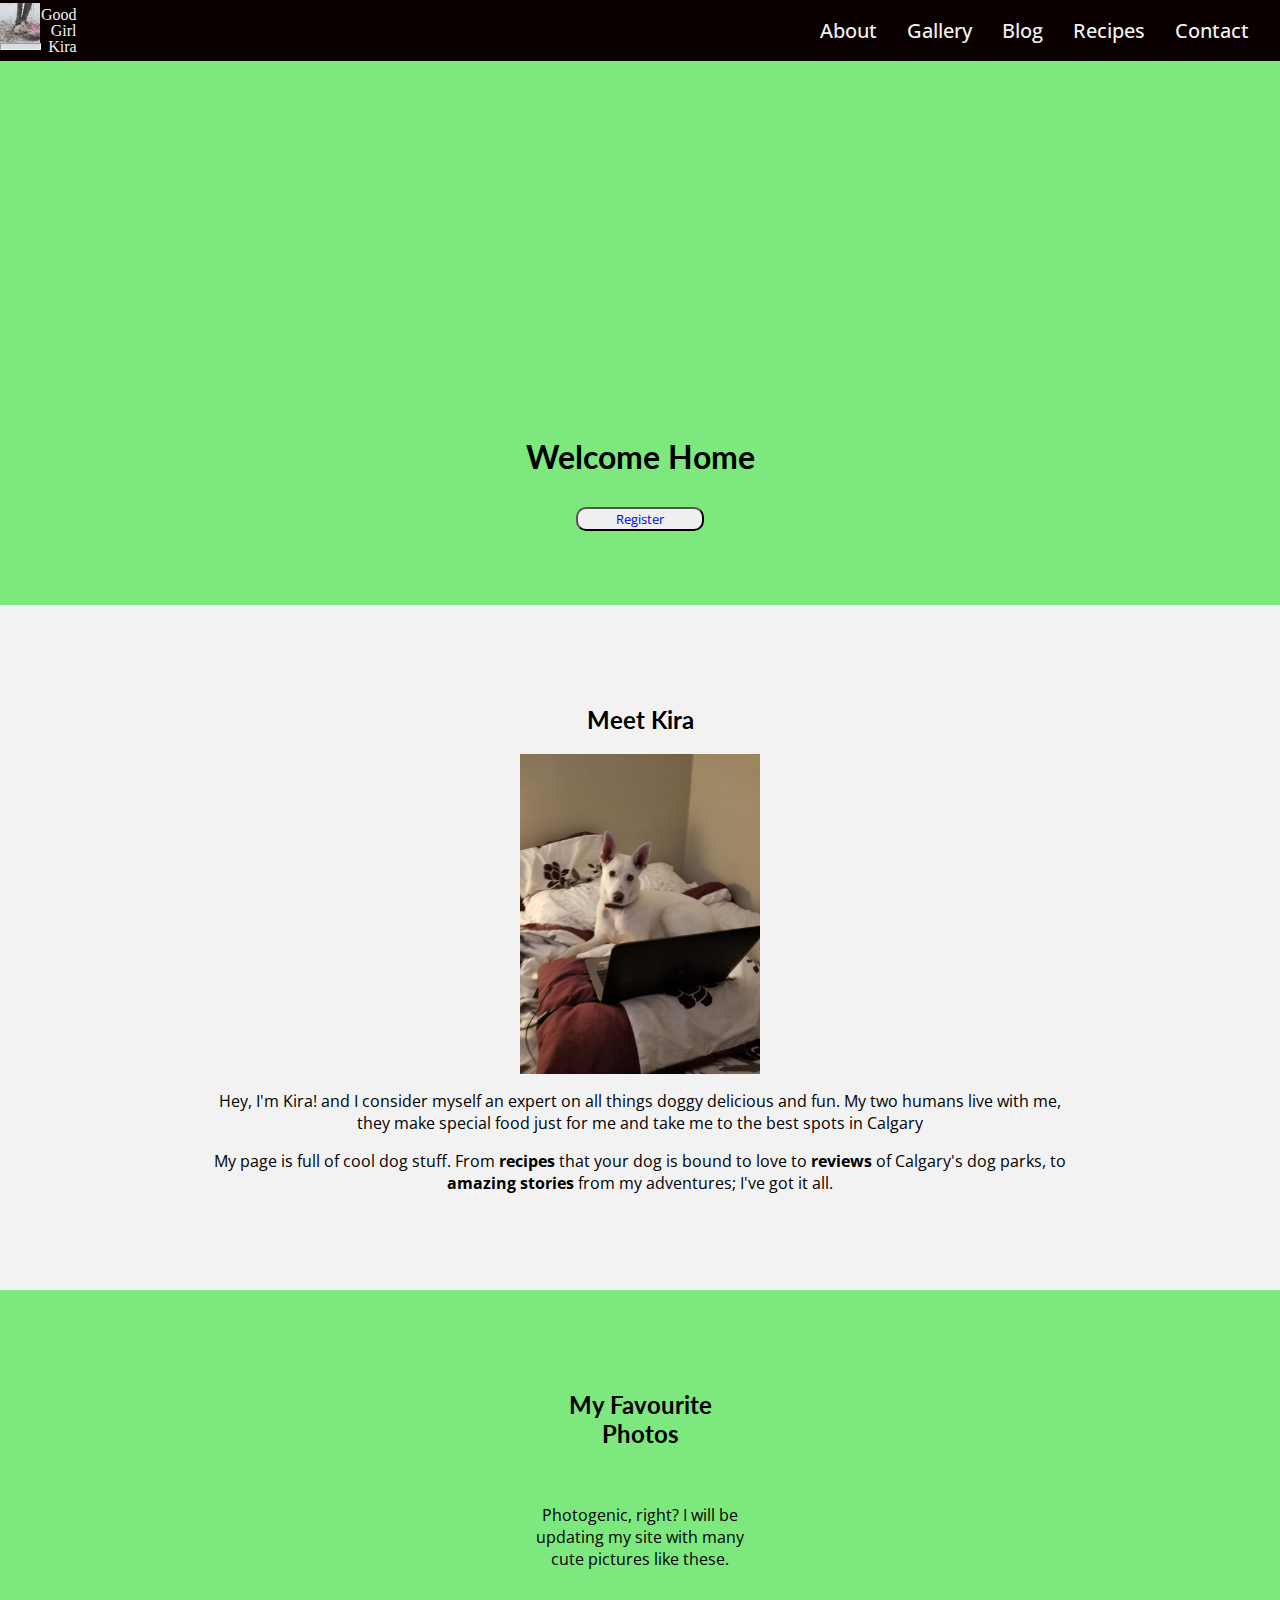
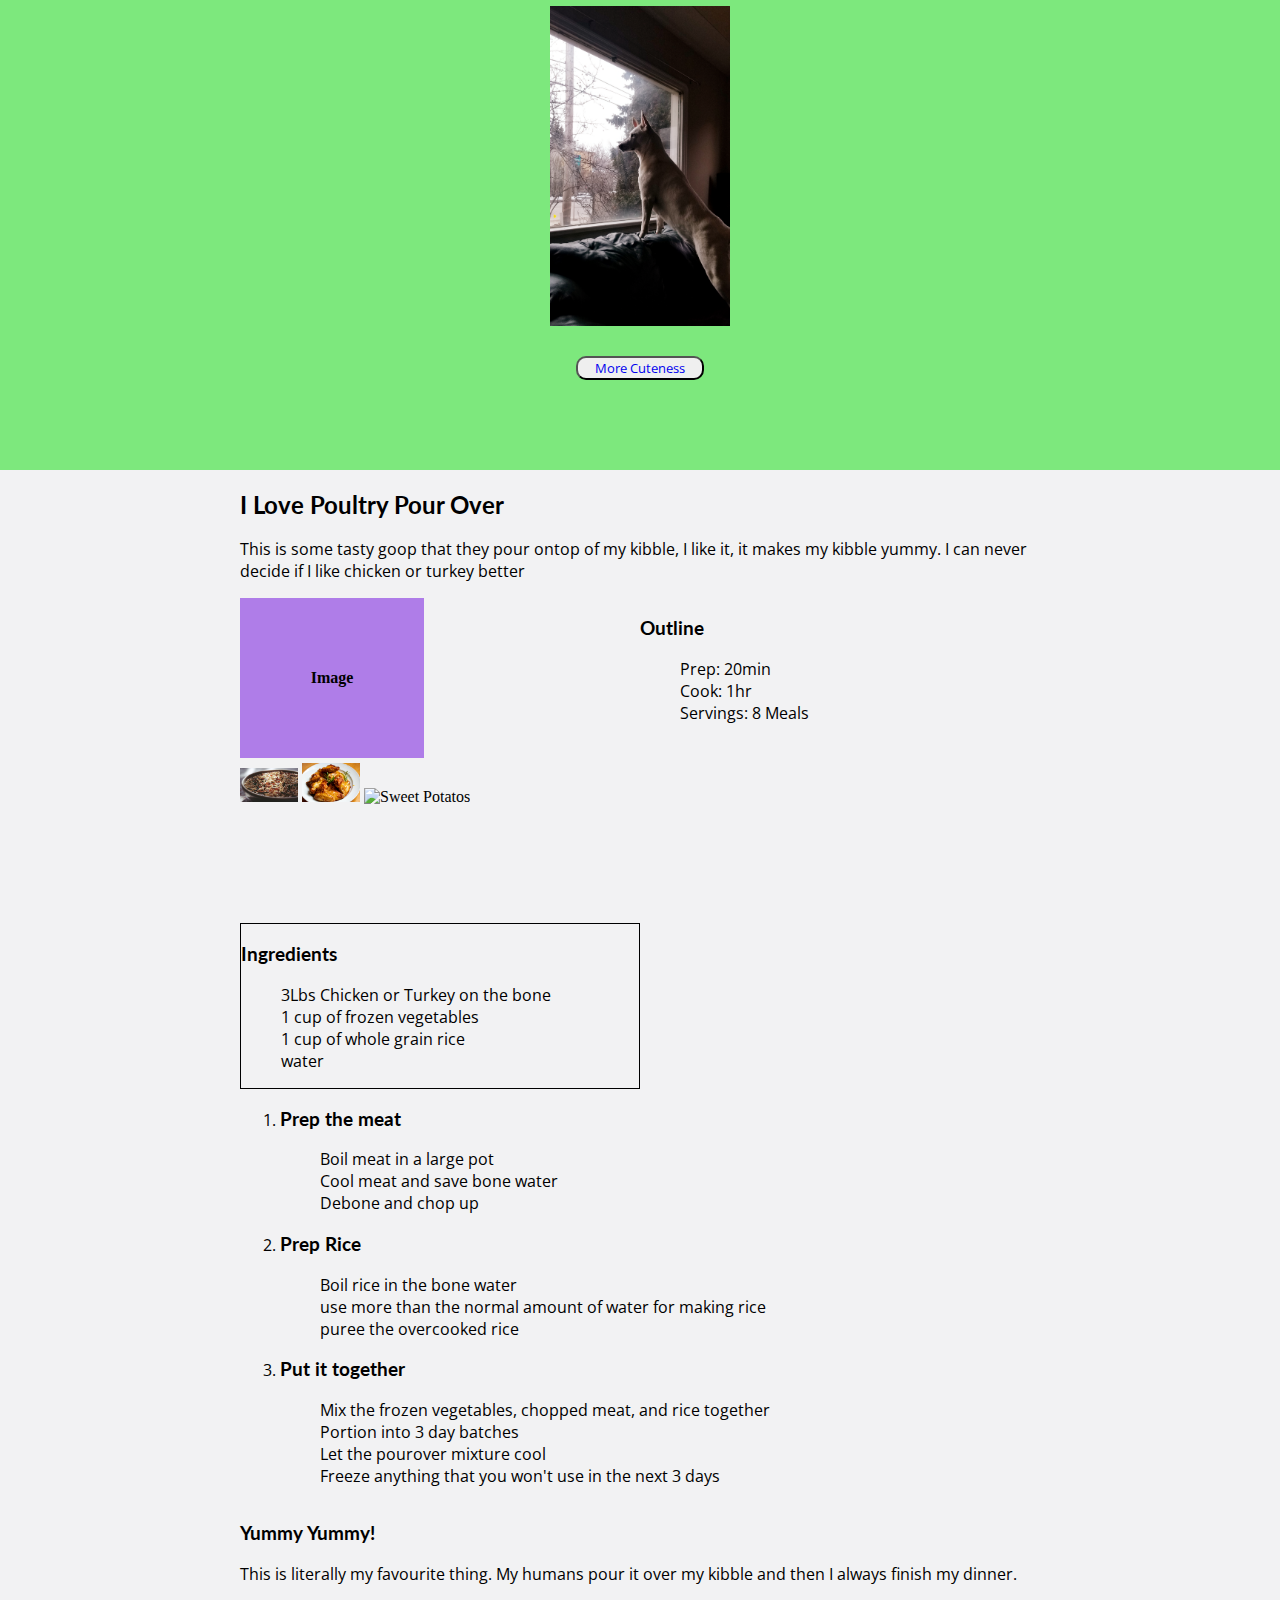
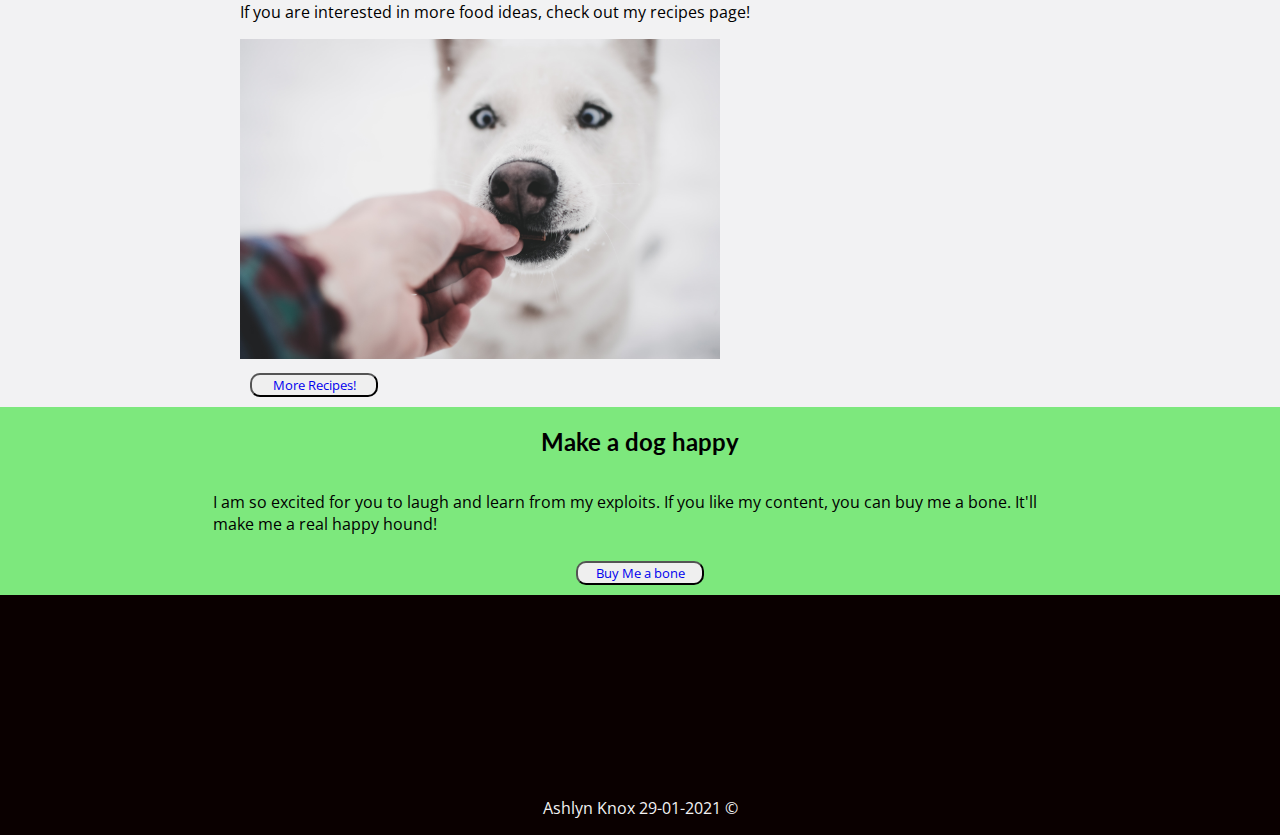
==== index.html @ 650be77c "Repaired layout" ====
<!DOCTYPE html>
<html lang="en">
        <head>
                <meta charset="UTF-8">
                <meta name="viewport" content="width=device-width, initial-scale=1.0">
                <title>Good Girl Kira</title>
                <link rel="preload" href="style.css" as="style">
                <link rel="stylesheet" href="style.css">

                <!--Fonts-->
                <link rel="preconnect" href="https://fonts.gstatic.com">
<link href="https://fonts.googleapis.com/css2?family=Lato:wght@400;700&family=Open+Sans:ital,wght@0,300;0,400;0,600;1,700&display=swap" rel="stylesheet"> 
        </head>
        <body>
                <!--navigation-->
                <div class="top-bar">
                        <div class="site-logo">                                
                                <img src="assets/images/tree-kira-3.jpg" class="logo" alt="kira infront of a tree">
                                <span>Good</span>
                                <span>Girl</span>
                                <span>Kira</span>
                                <hr class="block">
                        </div>
                        <!--TODO: These links will be visible on desktop and within the menu on mobile-->
                        <nav class="container-nav">
                                <!--Set up this icon after everthing already feels good-->
                           <!--     <input type="checkbox" id="nav-checkbox" name="menu">-->
                                <!--<label for="nav-icon"><i class="fas fa-bars" id="nav-icon"></i></label>-->
                                <!--site nav links-->
                                <ul class="nav-links">
                                        <li><a href="#">About</a></li>
                                        <li><a href="gallery.html">Gallery</a></li>
                                        <li><a href="#">Blog</a></li>
                                        <li><a href="#">Recipes</a></li>
                                        <li><a href="https://github.com/ashlyn-knox">Contact</a></li>
                                </ul>
                                <!--login icon-->
                                <a href="#"><i clas="fas fa-dog"></i></a>
                        </nav>
                </div>
                <!--desktop header will be a video of dogs playing, mobile version will use a static image.-->
                <!--TODO: Add video and configure framerate-->
                <header class="page-header">
                        <h1>Welcome Home</h1>
                        <button><a href="#">Register</a></button>
                </header>
                <!--CSS Section naming conventions needs to be adjusted-->
                <main>
                        <!--About-->
                        <section class="container-grid-about">
                                <h2>Meet Kira</h2>
                                <img src="assets/images/computer-kira-4.jpg" class="" alt="Kira sitting behind a laptop">
                                <div>
                                <p>Hey, I'm Kira! and I consider myself an expert on all things doggy delicious and fun. My two humans live with me, they make special food just for me and take me to the best spots in Calgary</p>
                                <p>My page is full of cool dog stuff. From <strong>recipes</strong> that your dog is bound to love to <strong>reviews</strong> of Calgary's dog parks, to <strong>amazing stories</strong> from my adventures; I've got it all.</p>
                                </div>
                                <!--Create a hierarchy of breadcrumbs to lead the user down the site, have one of those here-->
                        </section>

                        <!--Gallery Teaser-->
                                <!--To be replaced with by a blog update space-->
                                <section class="container-grid-photo">
                                        <h2>My Favourite Photos</h2>
                                        <p>Photogenic, right? I will be updating my site with many cute pictures like these.</p>
                                        <img src="assets/images/grass-happy-kira-3.jpg" alt="">
                                        <img src="assets/images/ears-kira.jpg" class="tall-rect-image" alt="">
                                        <img src="assets/images/watchdog-kira-1.jpg" class="tall-rect-image" alt="">


                                        <div>
                                        <button><a href="gallery.html">More Cuteness</a></button>
                                        </div>
                                </section>

                        <!--Recipe TODO: RECONSIDER MAIN HIERARCHY-->
                        <section>
                        <article class="container-grid-recipe">
                                <div>
                                        <h2>I Love Poultry Pour Over</h2>
                                        <p>This is some tasty goop that they pour ontop of my kibble, I like it, it makes my kibble yummy. I can never decide if I like chicken or turkey better</p>
                                </div>
                                <div class="recipe-images">
                                        <div class="image-placeholder">Image</div>
                                        <div>
                                                <!--these images are slowing down the page really badly: I think it has to do with the resolution and quality-->
                                                <img src="assets/images/rice.jpg" class="thumbnail" alt="Uncooked Rice">
                                                <img src="assets/images/chicken.jpg" class="thumbnail"alt="Coked Chicken">
                                                <img src="assets/images/sweet-potatos.jpg" class="thumbnail" alt="Sweet Potatos">
                                        </div>
                                </div>
                                <aside>
                                        <h3>Outline</h3>
                                        <ul>
                                                <li>Prep: 20min</li>
                                                <li>Cook: 1hr</li>
                                                <li>Servings: 8 Meals</li>
                                        </ul>
                                </aside>
 
                                <!--instruction steps-->
                                <div>
                                        <h3>Ingredients</h3>
                                        <ul>
                                                <li>3Lbs Chicken or Turkey on the bone</li>
                                                <li>1 cup of frozen vegetables</li>
                                                <li>1 cup of whole grain rice</li>
                                                <li>water</li>
                                        </ul>
                                </div>
                                <div>
                               <ol>
                                        <li><h3>Prep the meat</h3>
                                                <ul>
                                                        <li>Boil meat in a large pot</li>
                                                        <li>Cool meat and save bone water</li>
                                                        <li>Debone and chop up</li>
                                                </ul>
                                        </li>
                                        <li><h3>Prep Rice</h3>
                                                <ul>
                                                        <li>Boil rice in the bone water </br><srong>use more than the normal amount of water for making rice</strong></li>
                                                        <li>puree the overcooked rice</li>
                                                </ul>
                                        </li>
                                        <li><h3>Put it together</h3>
                                                <ul>
                                                        <li>Mix the frozen vegetables, chopped meat, and rice together</li>
                                                        <li>Portion into 3 day batches</li>
                                                        <li>Let the pourover mixture cool</li>
                                                        <li>Freeze anything that you won't use in the next 3 days</li>
                                                </ul>
                                        </li>
                                </ol>
                                </div>
                                <!--Concluding Notes-->
                                <div class="recipe-footer">
                                        <div class>
                                                <h3>Yummy Yummy!</h3>
                                                <p>This is literally my favourite thing. My humans pour it over my kibble and then I always finish my dinner.</p>
                                                <p>If you are interested in more food ideas, check out my recipes page!</p>
                                        </div>
                                        <div><img src="assets/images/dog-eating-treat.jpg" alt=""></div>
                                        <button><a href="recipes.html">More Recipes!</a></button>
                                </div>
                        </article>
                        </section>
                        <section class="container-conclusion">
                                <!--Thank you section-->
                                <h2>Make a dog happy</h2>
                                <!--Bone icon-->
                                <i></i>
                                <p>I am so excited for you to laugh and learn from my exploits. If you like my content, you can buy me a bone. It'll make me a real happy hound!</p>
                                <button><a href="#">Buy Me a bone</a></button>
                        </section>
                        <!--Copyright information-->
                </main>
                <footer>
                        <p>Ashlyn Knox 29-01-2021 &#169;</p>
                </footer>
        </body>
</html>
---- style.css ----
/******************/
/*Custom Variables*/
/*****************/
:root {
        --lightGreen: hsla(120, 77%, 93%, 0.7);
        --green: hsla(120, 70%, 70%, 1);
        --white: hsl(268, 2%, 95%);
        --purple: hsl(268, 70%, 70%);
        --black: hsl(0, 100%, 2%);
}
/*Images and Shapes*/
.image-placeholder {
        width: calc(61.33*3px);
        height: 10rem;
        background-color: var(--purple);

        display: flex;
        justify-content: center;
        align-items: center;
        font-weight: 600;
}

img {
        object-fit: cover;
        max-height: 20rem;
}
.thumbnail {
        width: 58px;
}
.logo {
        width: 40px;
        max-height: 40px;
        object-fit: cover;
        justify-self: flex-start;
}

/********/
/*Layout*/
/********/
         
body {
        box-sizing: border-box;
        margin: 0;
        padding: 0;
        background-color: var(--white);
}
body > * {
        width: 100vw;
}
main {
        display: flex;
        flex-direction: column;
        margin: 0;
}

main > :nth-child(even) {
        margin: 0;
        background-color: var(--green);
}
/* Layout Containers */

.container-grid-about {
        padding: 5rem 0 5rem 0;

        display: flex;
        flex-direction: column;
        align-items: center;
        text-align: center;
}
.container-grid-photo {
        padding: 5rem;
        text-align: center;
        justify-content: center;
/*Improve wrapping and setup of this. the images aren't moving as expected atm*/
        display: grid;
        grid-gap: 10px;
        grid-template-columns: 1fr 1fr;

        grid-template-areas:
        "title title"
        "text  text"
        "col1  col1"
        "col2  col3"
        "act   act";

}

.container-grid-photo > h2 {
        grid-area: title;
}
.container-grid-photo > p {
        grid-area: text;
}
.container-grid-photo > :nth-child(3) {
        grid-area: col1;
        justify-self: center;
}
.container-grid-photo > button {
        grid-area: act;
}
/* Recipe Layout

 * TODO FIX GRID LAYOUT
.recipe-images {
        display: grid;
        grid-template-columns: repeat(2, 50px max-content);
        grid-template-rows: repeat(3, 1fr);
        grid-template-areas:
        "a  b"
        "a  c"
        "a  d";
}

.recipes-images > :nth-child(1) {
        grid-area: a;
}
.recipes-images > :nth-child(2) {
        grid-area: b;
}
.recipes-images > :nth-child(3) {
        grid-area: c;
}
.recipes-images > :nth-child(4) {
        grid-area: d;
}

.container-grid-recipe {
        display: flex;
        flex-direction: column;
        align-content: center;
}
.container-grid-recipe > :nth-child(1) {
        align-self: center;
        justify-self: center;
        text-align: center;
}
.recipe-footer {
        display: flex;
        flex-direction: column;
        justify-content: center;
        align-items: center;
        text-align: center;

}
/* header layout */
.page-header {
        /* Change this in favour of an image or pattern */
        background-color: var(--green);
        height: 10rem;
        padding: 0 0 4rem 0;
        width: 100vw;
        display: flex;
        flex-direction: column;
        justify-content: flex-end;
        align-items: center;
}

footer {
        background-color: var(--black);
        color: var(--white);
        min-height: 15rem;
        max-height: 20rem;
        max-width: 100vw;
        display: flex;
        align-items: flex-end;
        justify-content: center;
}

.container-conclusion {
        display: flex;
        flex-direction: column;
        justify-content: center;
        align-items: center;
}
/*Navigation*/

nav {
        /*for older browsers*/
        display: inline;

}

.top-bar {
        width: 100vw;
        margin: 0;
        padding: 0;
        display: flex;
        flex-direction: row;
        background-color: var(--black);
}
.site-logo {
        align-self: center;
        display:grid;
        align-items: center;
        grid-template-columns: max-content max-content;
        grid-template-rows: repeat(3, 1rem);
        grid-template-areas:
        "two  one"
        "two  three"
        "five four"
}
.site-logo > :nth-child(1) {
        grid-area: two;
}
.site-logo > :nth-child(2) {
        grid-area: one;
        justify-self: end;
}
.site-logo > :nth-child(3) {
        grid-area: three;
        justify-self: end;
}
.site-logo > :nth-child(4) {
        grid-area: four;
        justify-self:end;
}
.site-logo > :nth-child(5) {
        grid-area: five;
        height: 5px;
        width: 39px;
        color: var(--white);
        background-color: hsl(218, 4%, 87%);
        align-self: center;
        justify-self: center;
        flex-shrink: 1;
}

.container-nav {
        display: flex;
        justify-content: flex-end;
        align-items: center;
        flex-grow: 1;
}

.nav-links {
        display: flex;
        flex-direction: column;
        flex-wrap: wrap;
        color: white;
        font-size: 12px;
        margin-right: 1rem;
}

/*TODO: Set up keyframes for slow color on hover for all links -- nav links are to be faster, buttons slower*/

/*********/
/*Desktop*/
/*********/

@media screen and (min-width: 35rem) {

        .nav-links {
                flex-direction: row;
                justify-content: end;
        }

        .page-header {
                height: 30rem;
        }
        .container-grid-photo {
                margin: 0;
                grid-template-columns: repeat(3, min-content);
                grid-gap: 20px;
                max-width: 100vw;
                justify-content: center;

                display: grid;
                grid-template-areas:
                "title title title"
                "text  text   text"
                "col1  col2  col3"
                ".   act     .";
        }       
        .container-grid-photo > :nth-child(1) {
                text-align: center;

                grid-area: title;
                justify-items: center;
        }
        .container-grid-photo > :nth-child(2) {
                grid-area: text;
                text-align: center;
        }
        .container-grid-photo > :nth-child(3) {
                grid-area: col1;
        }
        .container-grid-photo > :nth-child(4) {
                grid-area: col3;
                object-fit: cover;
        }
        .container-grid-photo > :nth-child(5) {
                grid-area: col2;
        }
        .container-grid-photo > :nth-child(6) {
                grid-area: act;
                justify-content: center;
                text-align: center;
        }
        /* Recipes */
        .container-grid-recipe {
                margin: auto;
                justify-self: center;
                max-width: 50rem;

                justify-content: center;

                display: grid;
                grid-template-columns: 1fr 1fr;
                grid-template-areas:
                "title  title"
                "images outline"
                "ingrid ."
                "steps  steps"
                "foot   foot";
        }
        .container-grid-recipe > :nth-child(1) {
                grid-area: title;
        }
        .recipe-images {
                display: grid;
                grid-row-gap: 5px;
                grid-template-columns: 1fr;
                grid-template-rows: 1fr 1fr;

                grid-area: images;
        }
        .container-grid-recipe > aside {
                grid-area: outline;
        }
        .container-grid-recipe > :nth-child(4) {
                grid-area: ingrid;
                border: solid 1px;
                justify-content: center;
        }

        /*instructions steps*/
        .container-grid-recipe > :nth-child(5) {
                grid-area: steps;
        }
        .recipe-footer {
                grid-area: foot;
        }
}

/************/
/*Typography*/
/************/

h1, h2, h3, button {
        font-family: 'Lato', sans-serif;
}

p, li, a {
        font-family: 'Open Sans', sans-serif;
}
p {
        max-width: 95ch;
}
a {
        text-decoration: none;

/* Links */
}
.nav-links a {
        color: var(--white);
        font-weight: 500;
        font-size: 20px;
        padding: 10px;
}
.nav-links li {
        margin: 5px;
}
.nav-links a:hover {
        background-color: var(--purple);
        color: hsl(268, 0%, 100%);

}
.site-logo span {
        color: var(--white);
}

ul {
        list-style-type: none;
}
button {
        width: 8rem;
        border-radius: 10px;
        margin: 10px;
}
/*User Interaction*/
---- style.css ----
/******************/
/*Custom Variables*/
/*****************/
:root {
        --lightGreen: hsla(120, 77%, 93%, 0.7);
        --green: hsla(120, 70%, 70%, 1);
        --white: hsl(268, 2%, 95%);
        --purple: hsl(268, 70%, 70%);
        --black: hsl(0, 100%, 2%);
}
/*Images and Shapes*/
.image-placeholder {
        width: calc(61.33*3px);
        height: 10rem;
        background-color: var(--purple);

        display: flex;
        justify-content: center;
        align-items: center;
        font-weight: 600;
}

img {
        object-fit: cover;
        max-height: 20rem;
}
.thumbnail {
        width: 58px;
}
.logo {
        width: 40px;
        max-height: 40px;
        object-fit: cover;
        justify-self: flex-start;
}

/********/
/*Layout*/
/********/
         
body {
        box-sizing: border-box;
        margin: 0;
        padding: 0;
        background-color: var(--white);
}
body > * {
        width: 100vw;
}
main {
        display: flex;
        flex-direction: column;
        margin: 0;
}

main > :nth-child(even) {
        margin: 0;
        background-color: var(--green);
}
/* Layout Containers */

.container-grid-about {
        padding: 5rem 0 5rem 0;

        display: flex;
        flex-direction: column;
        align-items: center;
        text-align: center;
}
.container-grid-photo {
        padding: 5rem;
        text-align: center;
        justify-content: center;
/*Improve wrapping and setup of this. the images aren't moving as expected atm*/
        display: grid;
        grid-gap: 10px;
        grid-template-columns: 1fr 1fr;

        grid-template-areas:
        "title title"
        "text  text"
        "col1  col1"
        "col2  col3"
        "act   act";

}

.container-grid-photo > h2 {
        grid-area: title;
}
.container-grid-photo > p {
        grid-area: text;
}
.container-grid-photo > :nth-child(3) {
        grid-area: col1;
        justify-self: center;
}
.container-grid-photo > button {
        grid-area: act;
}
/* Recipe Layout

 * TODO FIX GRID LAYOUT
.recipe-images {
        display: grid;
        grid-template-columns: repeat(2, 50px max-content);
        grid-template-rows: repeat(3, 1fr);
        grid-template-areas:
        "a  b"
        "a  c"
        "a  d";
}

.recipes-images > :nth-child(1) {
        grid-area: a;
}
.recipes-images > :nth-child(2) {
        grid-area: b;
}
.recipes-images > :nth-child(3) {
        grid-area: c;
}
.recipes-images > :nth-child(4) {
        grid-area: d;
}

.container-grid-recipe {
        display: flex;
        flex-direction: column;
        align-content: center;
}
.container-grid-recipe > :nth-child(1) {
        align-self: center;
        justify-self: center;
        text-align: center;
}
.recipe-footer {
        display: flex;
        flex-direction: column;
        justify-content: center;
        align-items: center;
        text-align: center;

}
/* header layout */
.page-header {
        /* Change this in favour of an image or pattern */
        background-color: var(--green);
        height: 10rem;
        padding: 0 0 4rem 0;
        width: 100vw;
        display: flex;
        flex-direction: column;
        justify-content: flex-end;
        align-items: center;
}

footer {
        background-color: var(--black);
        color: var(--white);
        min-height: 15rem;
        max-height: 20rem;
        max-width: 100vw;
        display: flex;
        align-items: flex-end;
        justify-content: center;
}

.container-conclusion {
        display: flex;
        flex-direction: column;
        justify-content: center;
        align-items: center;
}
/*Navigation*/

nav {
        /*for older browsers*/
        display: inline;

}

.top-bar {
        width: 100vw;
        margin: 0;
        padding: 0;
        display: flex;
        flex-direction: row;
        background-color: var(--black);
}
.site-logo {
        align-self: center;
        display:grid;
        align-items: center;
        grid-template-columns: max-content max-content;
        grid-template-rows: repeat(3, 1rem);
        grid-template-areas:
        "two  one"
        "two  three"
        "five four"
}
.site-logo > :nth-child(1) {
        grid-area: two;
}
.site-logo > :nth-child(2) {
        grid-area: one;
        justify-self: end;
}
.site-logo > :nth-child(3) {
        grid-area: three;
        justify-self: end;
}
.site-logo > :nth-child(4) {
        grid-area: four;
        justify-self:end;
}
.site-logo > :nth-child(5) {
        grid-area: five;
        height: 5px;
        width: 39px;
        color: var(--white);
        background-color: hsl(218, 4%, 87%);
        align-self: center;
        justify-self: center;
        flex-shrink: 1;
}

.container-nav {
        display: flex;
        justify-content: flex-end;
        align-items: center;
        flex-grow: 1;
}

.nav-links {
        display: flex;
        flex-direction: column;
        flex-wrap: wrap;
        color: white;
        font-size: 12px;
        margin-right: 1rem;
}

/*TODO: Set up keyframes for slow color on hover for all links -- nav links are to be faster, buttons slower*/

/*********/
/*Desktop*/
/*********/

@media screen and (min-width: 35rem) {

        .nav-links {
                flex-direction: row;
                justify-content: end;
        }

        .page-header {
                height: 30rem;
        }
        .container-grid-photo {
                margin: 0;
                grid-template-columns: repeat(3, min-content);
                grid-gap: 20px;
                max-width: 100vw;
                justify-content: center;

                display: grid;
                grid-template-areas:
                "title title title"
                "text  text   text"
                "col1  col2  col3"
                ".   act     .";
        }       
        .container-grid-photo > :nth-child(1) {
                text-align: center;

                grid-area: title;
                justify-items: center;
        }
        .container-grid-photo > :nth-child(2) {
                grid-area: text;
                text-align: center;
        }
        .container-grid-photo > :nth-child(3) {
                grid-area: col1;
        }
        .container-grid-photo > :nth-child(4) {
                grid-area: col3;
                object-fit: cover;
        }
        .container-grid-photo > :nth-child(5) {
                grid-area: col2;
        }
        .container-grid-photo > :nth-child(6) {
                grid-area: act;
                justify-content: center;
                text-align: center;
        }
        /* Recipes */
        .container-grid-recipe {
                margin: auto;
                justify-self: center;
                max-width: 50rem;

                justify-content: center;

                display: grid;
                grid-template-columns: 1fr 1fr;
                grid-template-areas:
                "title  title"
                "images outline"
                "ingrid ."
                "steps  steps"
                "foot   foot";
        }
        .container-grid-recipe > :nth-child(1) {
                grid-area: title;
        }
        .recipe-images {
                display: grid;
                grid-row-gap: 5px;
                grid-template-columns: 1fr;
                grid-template-rows: 1fr 1fr;

                grid-area: images;
        }
        .container-grid-recipe > aside {
                grid-area: outline;
        }
        .container-grid-recipe > :nth-child(4) {
                grid-area: ingrid;
                border: solid 1px;
                justify-content: center;
        }

        /*instructions steps*/
        .container-grid-recipe > :nth-child(5) {
                grid-area: steps;
        }
        .recipe-footer {
                grid-area: foot;
        }
}

/************/
/*Typography*/
/************/

h1, h2, h3, button {
        font-family: 'Lato', sans-serif;
}

p, li, a {
        font-family: 'Open Sans', sans-serif;
}
p {
        max-width: 95ch;
}
a {
        text-decoration: none;

/* Links */
}
.nav-links a {
        color: var(--white);
        font-weight: 500;
        font-size: 20px;
        padding: 10px;
}
.nav-links li {
        margin: 5px;
}
.nav-links a:hover {
        background-color: var(--purple);
        color: hsl(268, 0%, 100%);

}
.site-logo span {
        color: var(--white);
}

ul {
        list-style-type: none;
}
button {
        width: 8rem;
        border-radius: 10px;
        margin: 10px;
}
/*User Interaction*/
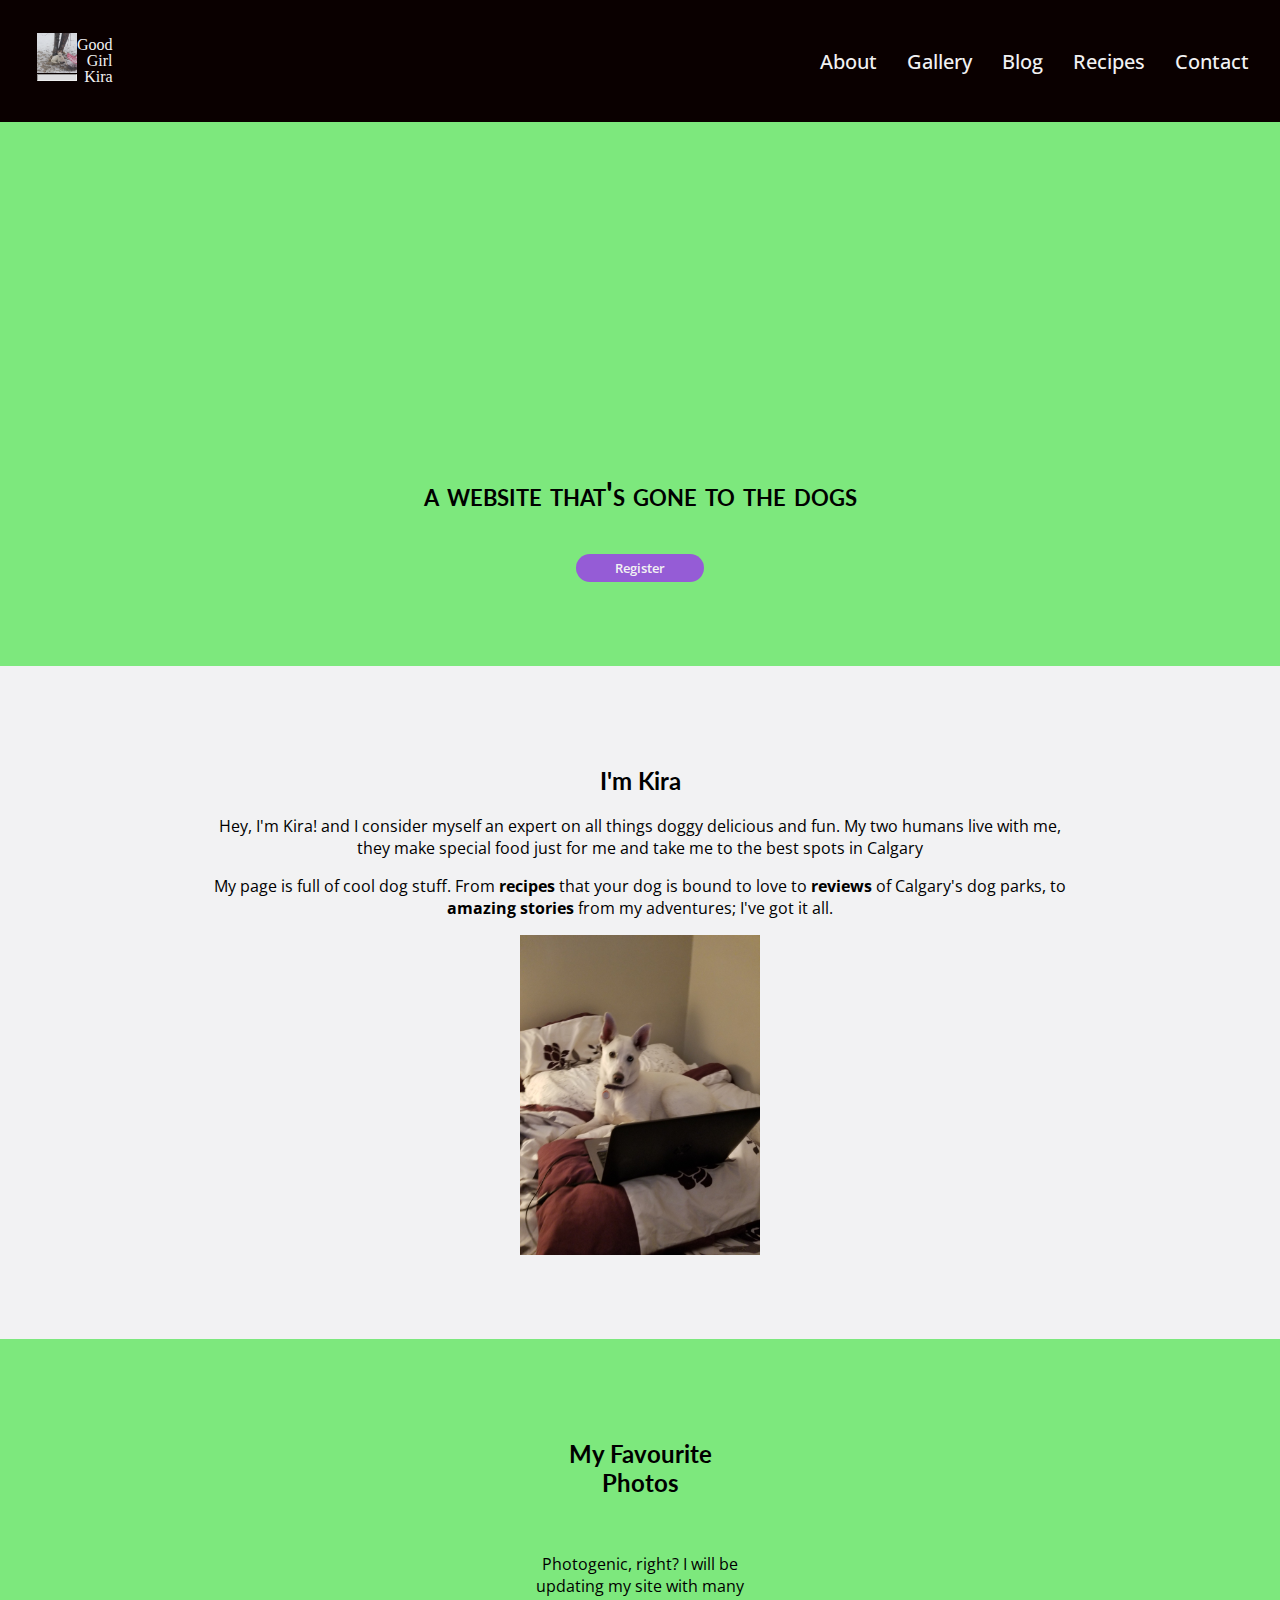
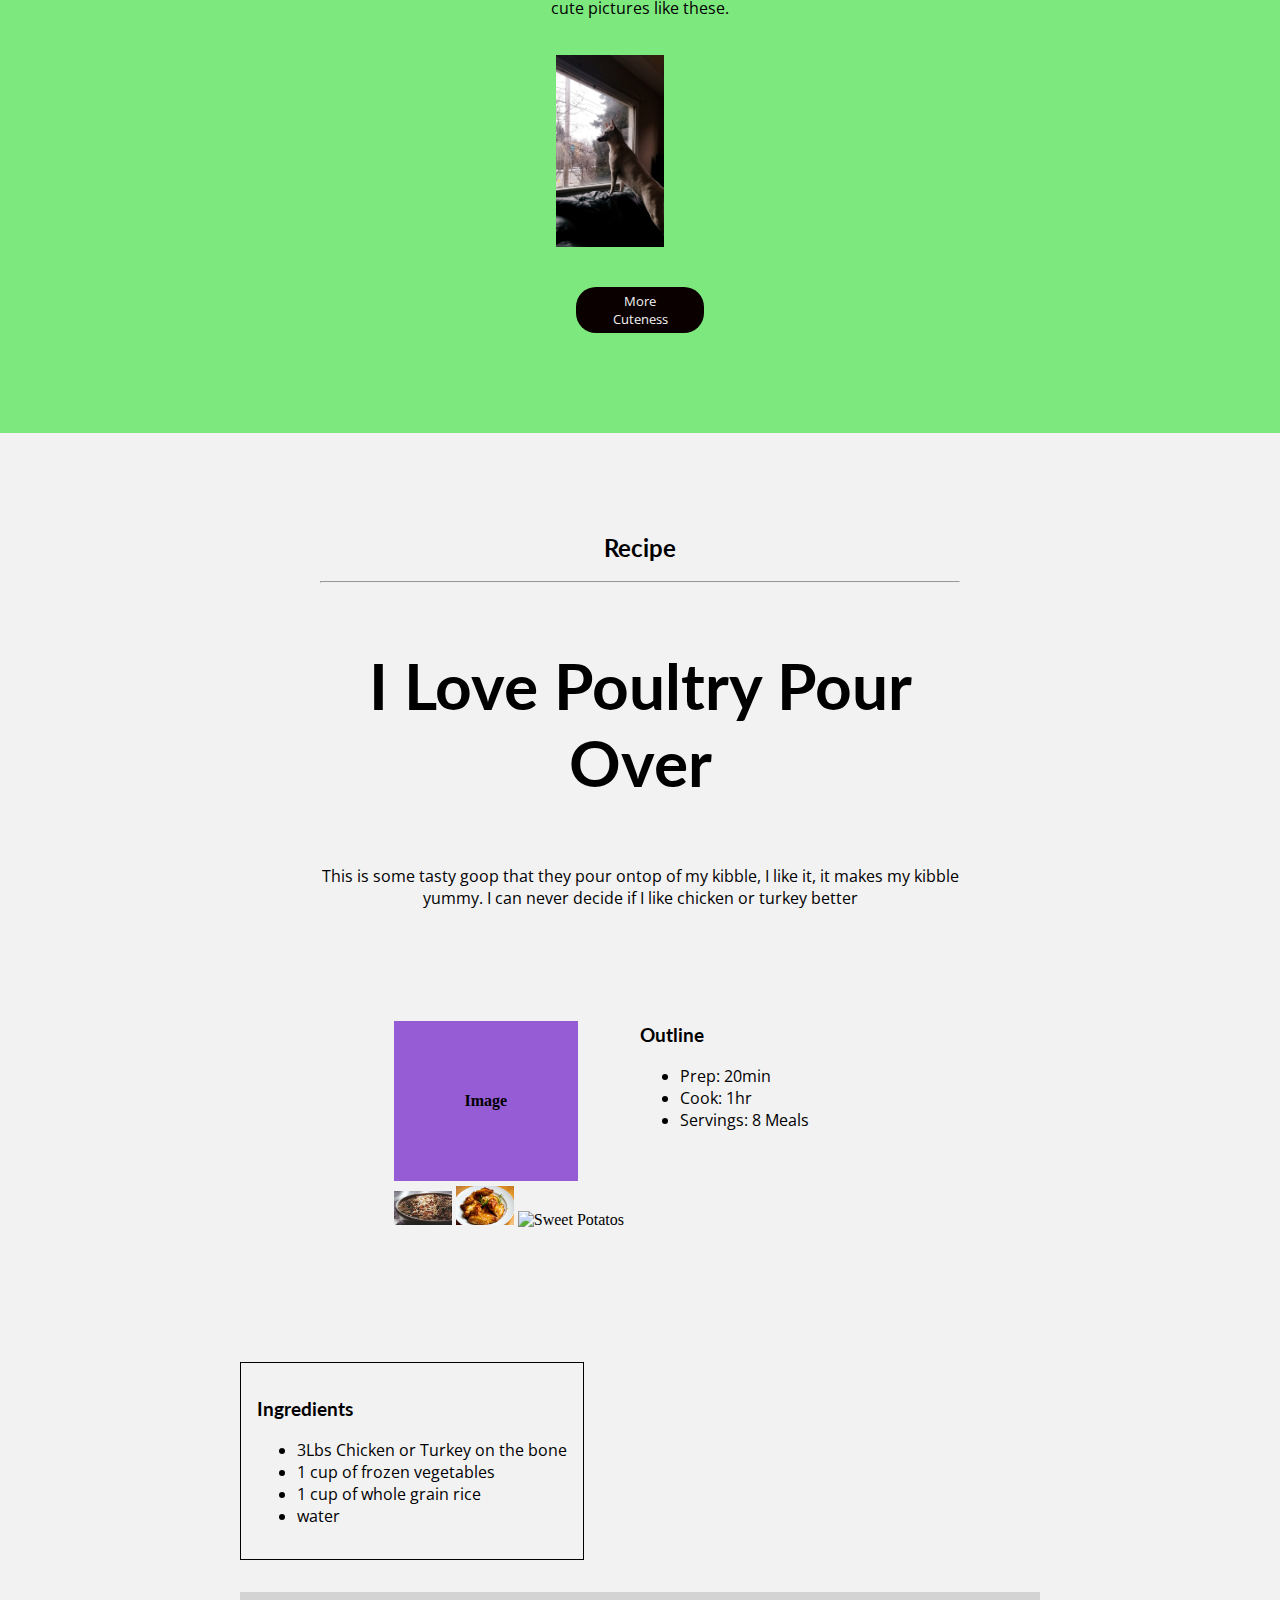
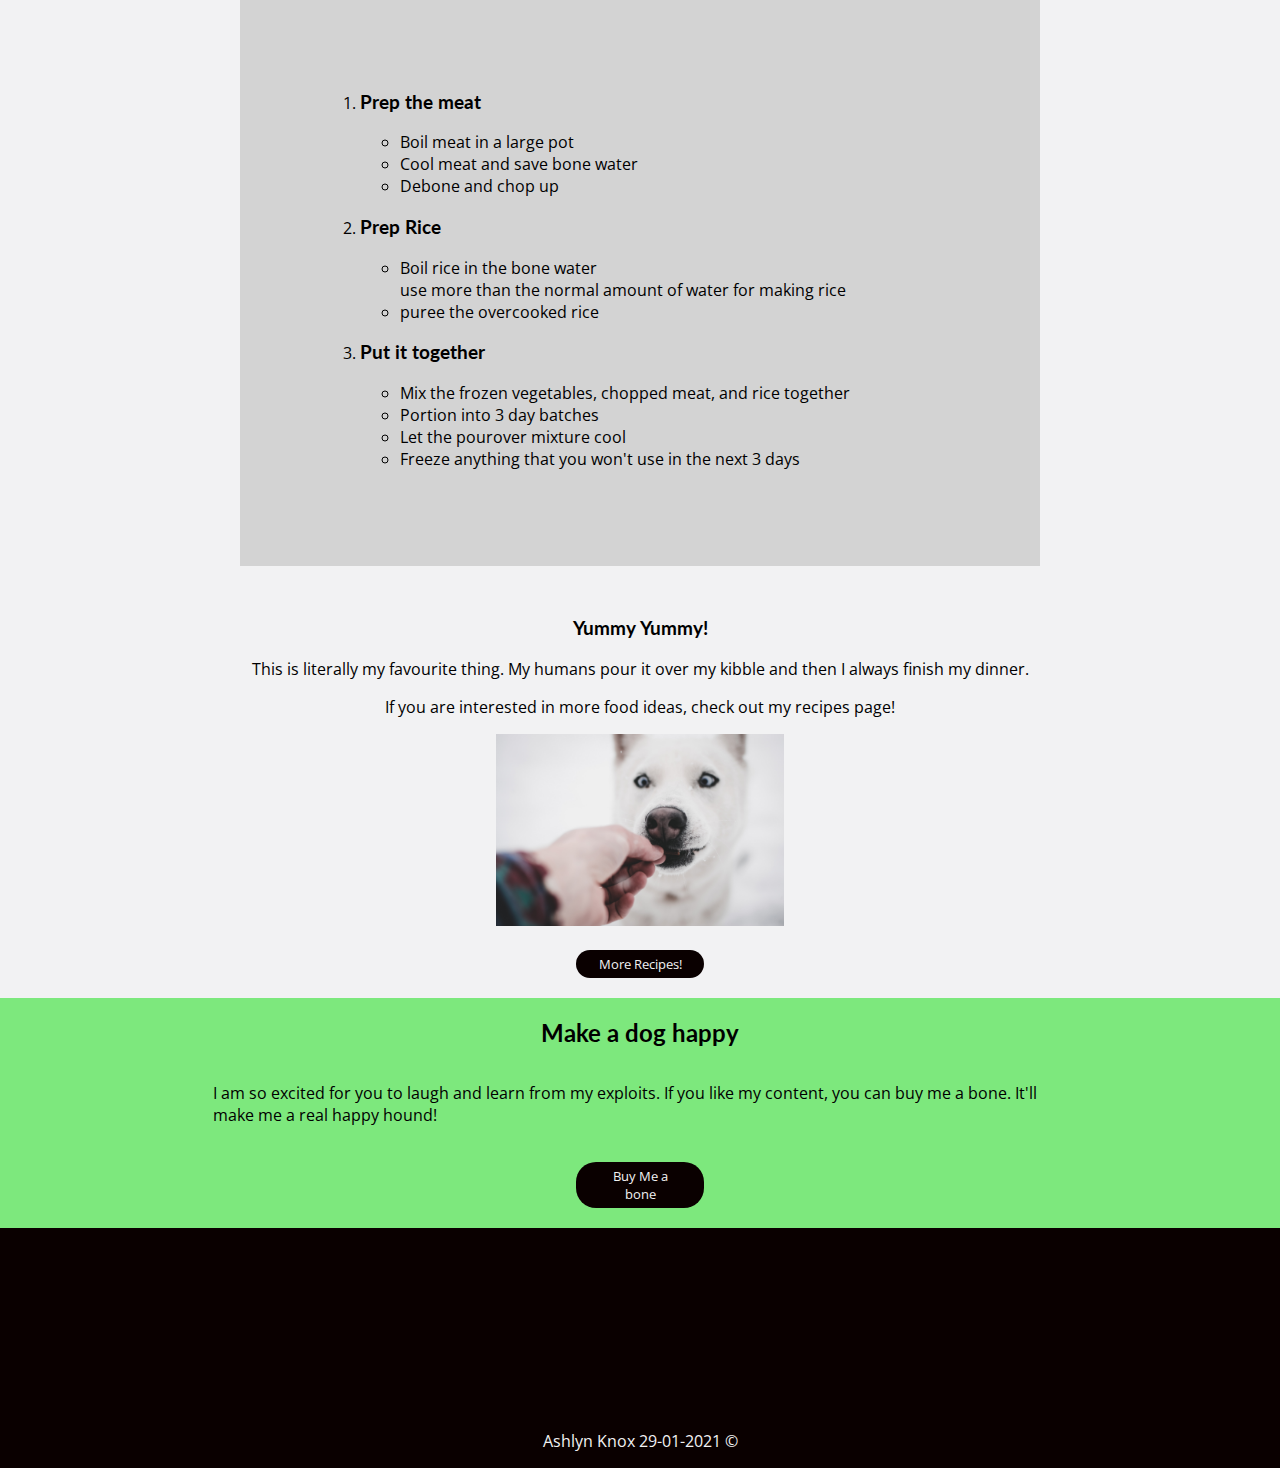
==== commit afdfb65e: "ready for animations" ====
--- a/index.html
+++ b/index.html
@@ -9,7 +9,9 @@
 
                 <!--Fonts-->
                 <link rel="preconnect" href="https://fonts.gstatic.com">
-<link href="https://fonts.googleapis.com/css2?family=Lato:wght@400;700&family=Open+Sans:ital,wght@0,300;0,400;0,600;1,700&display=swap" rel="stylesheet"> 
+                <link href="https://fonts.googleapis.com/css2?family=Lato:wght@400;700&family=Open+Sans:ital,wght@0,300;0,400;0,600;1,700&display=swap" rel="stylesheet"> 
+                <!--Icons-->
+                <link rel="stylesheet" href="https://cdnjs.cloudflare.com/ajax/libs/font-awesome/4.7.0/css/font-awesome.min.css">
         </head>
         <body>
                 <!--navigation-->
@@ -35,24 +37,24 @@
                                         <li><a href="https://github.com/ashlyn-knox">Contact</a></li>
                                 </ul>
                                 <!--login icon-->
-                                <a href="#"><i clas="fas fa-dog"></i></a>
                         </nav>
                 </div>
                 <!--desktop header will be a video of dogs playing, mobile version will use a static image.-->
                 <!--TODO: Add video and configure framerate-->
                 <header class="page-header">
-                        <h1>Welcome Home</h1>
-                        <button><a href="#">Register</a></button>
+                        <h1>a website that's gone to the dogs</h1>
+                        <button class="pop-button"><a href="#">Register</a></button>
                 </header>
                 <!--CSS Section naming conventions needs to be adjusted-->
                 <main>
                         <!--About-->
                         <section class="container-grid-about">
-                                <h2>Meet Kira</h2>
-                                <img src="assets/images/computer-kira-4.jpg" class="" alt="Kira sitting behind a laptop">
                                 <div>
-                                <p>Hey, I'm Kira! and I consider myself an expert on all things doggy delicious and fun. My two humans live with me, they make special food just for me and take me to the best spots in Calgary</p>
-                                <p>My page is full of cool dog stuff. From <strong>recipes</strong> that your dog is bound to love to <strong>reviews</strong> of Calgary's dog parks, to <strong>amazing stories</strong> from my adventures; I've got it all.</p>
+                                        <h2>I'm Kira</h2>
+                                        <p>Hey, I'm Kira! and I consider myself an expert on all things doggy delicious and fun. My two humans live with me, they make special food just for me and take me to the best spots in Calgary</p>
+                                        <p>My page is <link rel="stylesheet" href="https://cdnjs.cloudflare.com/ajax/libs/font-awesome/4.7.0/css/font-awesome.min.css">full of cool dog stuff. From <strong>recipes</strong> that your dog is bound to love to <strong>reviews</strong> of Calgary's dog parks, to <strong>amazing stories</strong> from my adventures; I've got it all.</p>
+                                        <img src="assets/images/computer-kira-4.jpg" class="about-picture" alt="Kira sitting behind a laptop">
+
                                 </div>
                                 <!--Create a hierarchy of breadcrumbs to lead the user down the site, have one of those here-->
                         </section>
@@ -74,24 +76,26 @@
 
                         <!--Recipe TODO: RECONSIDER MAIN HIERARCHY-->
                         <section>
-                        <article class="container-grid-recipe">
-                                <div>
-                                        <h2>I Love Poultry Pour Over</h2>
-                                        <p>This is some tasty goop that they pour ontop of my kibble, I like it, it makes my kibble yummy. I can never decide if I like chicken or turkey better</p>
-                                </div>
-                                <div class="recipe-images">
-                                        <div class="image-placeholder">Image</div>
+                                <article class="container-grid-recipe">
                                         <div>
-                                                <!--these images are slowing down the page really badly: I think it has to do with the resolution and quality-->
-                                                <img src="assets/images/rice.jpg" class="thumbnail" alt="Uncooked Rice">
-                                                <img src="assets/images/chicken.jpg" class="thumbnail"alt="Coked Chicken">
-                                                <img src="assets/images/sweet-potatos.jpg" class="thumbnail" alt="Sweet Potatos">
+                                                <h2>Recipe<h2>
+                                                                <hr>
+                                                                <h3 class="big-h3">I Love Poultry Pour Over</h3>
+                                                                <p>This is some tasty goop that they pour ontop of my kibble, I like it, it makes my kibble yummy. I can never decide if I like chicken or turkey better</p>
                                         </div>
-                                </div>
-                                <aside>
-                                        <h3>Outline</h3>
-                                        <ul>
-                                                <li>Prep: 20min</li>
+                                        <div class="recipe-images">
+                                                <div class="image-placeholder">Image</div>
+                                                <div>
+                                                        <!--these images are slowing down the page really badly: I think it has to do with the resolution and quality-->
+                                                        <img src="assets/images/rice.jpg" class="thumbnail" alt="Uncooked Rice">
+                                                        <img src="assets/images/chicken.jpg" class="thumbnail"alt="Coked Chicken">
+                                                        <img src="assets/images/sweet-potatos.jpg" class="thumbnail" alt="Sweet Potatos">
+                                                </div>
+                                        </div>
+                                        <aside>
+                                                <h3>Outline</h3>
+                                                <ul>
+                                                        <li>Prep: 20min</li>
                                                 <li>Cook: 1hr</li>
                                                 <li>Servings: 8 Meals</li>
                                         </ul>
--- a/style.css
+++ b/style.css
@@ -5,7 +5,7 @@
         --lightGreen: hsla(120, 77%, 93%, 0.7);
         --green: hsla(120, 70%, 70%, 1);
         --white: hsl(268, 2%, 95%);
-        --purple: hsl(268, 70%, 70%);
+        --purple: hsl(268, 60%, 60%);
         --black: hsl(0, 100%, 2%);
 }
 /*Images and Shapes*/
@@ -19,11 +19,14 @@
         align-items: center;
         font-weight: 600;
 }
-
+.about-picture {
+        max-height: 20rem;
+}
 img {
         object-fit: cover;
-        max-height: 20rem;
-}
+        max-height: 12rem;
+}
+
 .thumbnail {
         width: 58px;
 }
@@ -82,7 +85,6 @@
         "col1  col1"
         "col2  col3"
         "act   act";
-
 }
 
 .container-grid-photo > h2 {
@@ -90,17 +92,43 @@
 }
 .container-grid-photo > p {
         grid-area: text;
+     
+
 }
 .container-grid-photo > :nth-child(3) {
         grid-area: col1;
         justify-self: center;
+        object-fit: stretch;
 }
 .container-grid-photo > button {
         grid-area: act;
 }
-/* Recipe Layout
-
- * TODO FIX GRID LAYOUT
+/* Recipe Layout*/
+.container-grid-recipe > :nth-child(1) {
+        text-align: center;
+        padding: 5rem;
+}
+/*ingredients*/
+.container-grid-recipe > :nth-child(4) {
+        border: solid 1px;
+        justify-content: center;
+        padding: 1rem;
+
+}
+/*instructions*/
+.container-grid-recipe > :nth-child(5) {
+        background-color: lightgrey;
+        padding: 5rem;
+        margin: 2rem 0;
+}
+.recipe-footer {
+        display: flex;
+        flex-direction: column;
+        justify-content: center;
+        align-items: center;
+        text-align: center;
+}
+ /* TODO FIX GRID LAYOUT
 .recipe-images {
         display: grid;
         grid-template-columns: repeat(2, 50px max-content);
@@ -130,18 +158,14 @@
         align-content: center;
 }
 .container-grid-recipe > :nth-child(1) {
+     
+
         align-self: center;
         justify-self: center;
         text-align: center;
 }
-.recipe-footer {
-        display: flex;
-        flex-direction: column;
-        justify-content: center;
-        align-items: center;
-        text-align: center;
-
-}
+
+*/
 /* header layout */
 .page-header {
         /* Change this in favour of an image or pattern */
@@ -154,7 +178,9 @@
         justify-content: flex-end;
         align-items: center;
 }
-
+.page-header > h1 {
+        font-variant: small-caps; 
+}
 footer {
         background-color: var(--black);
         color: var(--white);
@@ -174,12 +200,6 @@
 }
 /*Navigation*/
 
-nav {
-        /*for older browsers*/
-        display: inline;
-
-}
-
 .top-bar {
         width: 100vw;
         margin: 0;
@@ -188,8 +208,31 @@
         flex-direction: row;
         background-color: var(--black);
 }
+
+.container-nav {
+        display: flex;
+        justify-content: flex-end;
+        align-items: center;
+        flex-grow: 1;
+}
+
+.nav-links {
+        display: flex;
+        flex-direction: column;
+        flex-wrap: wrap;
+        color: white;
+        font-size: 12px;
+        margin-right: 1rem;
+}
+
+/*Site Logo*/
+
 .site-logo {
+        margin: 2rem;
+        padding: 5px;
+
         align-self: center;
+
         display:grid;
         align-items: center;
         grid-template-columns: max-content max-content;
@@ -214,32 +257,20 @@
         grid-area: four;
         justify-self:end;
 }
-.site-logo > :nth-child(5) {
+.block {
         grid-area: five;
         height: 5px;
-        width: 39px;
+        width: 38px;
         color: var(--white);
         background-color: hsl(218, 4%, 87%);
         align-self: center;
         justify-self: center;
-        flex-shrink: 1;
-}
-
-.container-nav {
-        display: flex;
-        justify-content: flex-end;
-        align-items: center;
-        flex-grow: 1;
-}
-
-.nav-links {
-        display: flex;
-        flex-direction: column;
-        flex-wrap: wrap;
-        color: white;
-        font-size: 12px;
-        margin-right: 1rem;
-}
+}
+.site-logo span {
+        color: var(--white);
+}
+
+
 
 /*TODO: Set up keyframes for slow color on hover for all links -- nav links are to be faster, buttons slower*/
 
@@ -317,20 +348,22 @@
                 grid-area: title;
         }
         .recipe-images {
+                justify-self: end;
                 display: grid;
                 grid-row-gap: 5px;
                 grid-template-columns: 1fr;
                 grid-template-rows: 1fr 1fr;
+                margin: 1rem;
 
                 grid-area: images;
         }
         .container-grid-recipe > aside {
                 grid-area: outline;
+                justify-self: start;
         }
         .container-grid-recipe > :nth-child(4) {
                 grid-area: ingrid;
-                border: solid 1px;
-                justify-content: center;
+                justify-self: start;
         }
 
         /*instructions steps*/
@@ -359,8 +392,11 @@
 a {
         text-decoration: none;
 
+}
+.big-h3 {
+        font-size: 4rem;
+}
 /* Links */
-}
 .nav-links a {
         color: var(--white);
         font-weight: 500;
@@ -369,23 +405,35 @@
 }
 .nav-links li {
         margin: 5px;
+        list-style-type: none;
 }
 .nav-links a:hover {
         background-color: var(--purple);
         color: hsl(268, 0%, 100%);
 
 }
-.site-logo span {
+
+button {
+        background-color: var(--black);
+        color: white;
+        width: 8rem;
+        margin: 20px;
+        border: none;
+        border-radius: 20px;
+        padding: 5px 20px 5px 20px;
+}
+button:hover {
+        background-color: var(--purple);
+        color: hsl(268, 0%, 100%);
+}
+button a {
         color: var(--white);
 }
-
-ul {
-        list-style-type: none;
-}
-button {
-        width: 8rem;
-        border-radius: 10px;
-        margin: 10px;
-}
+.pop-button {
+        background-color: var(--purple);
+        font-weight: 600;
+}
+
 /*User Interaction*/
 
+
--- a/style.css
+++ b/style.css
@@ -5,7 +5,7 @@
         --lightGreen: hsla(120, 77%, 93%, 0.7);
         --green: hsla(120, 70%, 70%, 1);
         --white: hsl(268, 2%, 95%);
-        --purple: hsl(268, 70%, 70%);
+        --purple: hsl(268, 60%, 60%);
         --black: hsl(0, 100%, 2%);
 }
 /*Images and Shapes*/
@@ -19,11 +19,14 @@
         align-items: center;
         font-weight: 600;
 }
-
+.about-picture {
+        max-height: 20rem;
+}
 img {
         object-fit: cover;
-        max-height: 20rem;
-}
+        max-height: 12rem;
+}
+
 .thumbnail {
         width: 58px;
 }
@@ -82,7 +85,6 @@
         "col1  col1"
         "col2  col3"
         "act   act";
-
 }
 
 .container-grid-photo > h2 {
@@ -90,17 +92,43 @@
 }
 .container-grid-photo > p {
         grid-area: text;
+     
+
 }
 .container-grid-photo > :nth-child(3) {
         grid-area: col1;
         justify-self: center;
+        object-fit: stretch;
 }
 .container-grid-photo > button {
         grid-area: act;
 }
-/* Recipe Layout
-
- * TODO FIX GRID LAYOUT
+/* Recipe Layout*/
+.container-grid-recipe > :nth-child(1) {
+        text-align: center;
+        padding: 5rem;
+}
+/*ingredients*/
+.container-grid-recipe > :nth-child(4) {
+        border: solid 1px;
+        justify-content: center;
+        padding: 1rem;
+
+}
+/*instructions*/
+.container-grid-recipe > :nth-child(5) {
+        background-color: lightgrey;
+        padding: 5rem;
+        margin: 2rem 0;
+}
+.recipe-footer {
+        display: flex;
+        flex-direction: column;
+        justify-content: center;
+        align-items: center;
+        text-align: center;
+}
+ /* TODO FIX GRID LAYOUT
 .recipe-images {
         display: grid;
         grid-template-columns: repeat(2, 50px max-content);
@@ -130,18 +158,14 @@
         align-content: center;
 }
 .container-grid-recipe > :nth-child(1) {
+     
+
         align-self: center;
         justify-self: center;
         text-align: center;
 }
-.recipe-footer {
-        display: flex;
-        flex-direction: column;
-        justify-content: center;
-        align-items: center;
-        text-align: center;
-
-}
+
+*/
 /* header layout */
 .page-header {
         /* Change this in favour of an image or pattern */
@@ -154,7 +178,9 @@
         justify-content: flex-end;
         align-items: center;
 }
-
+.page-header > h1 {
+        font-variant: small-caps; 
+}
 footer {
         background-color: var(--black);
         color: var(--white);
@@ -174,12 +200,6 @@
 }
 /*Navigation*/
 
-nav {
-        /*for older browsers*/
-        display: inline;
-
-}
-
 .top-bar {
         width: 100vw;
         margin: 0;
@@ -188,8 +208,31 @@
         flex-direction: row;
         background-color: var(--black);
 }
+
+.container-nav {
+        display: flex;
+        justify-content: flex-end;
+        align-items: center;
+        flex-grow: 1;
+}
+
+.nav-links {
+        display: flex;
+        flex-direction: column;
+        flex-wrap: wrap;
+        color: white;
+        font-size: 12px;
+        margin-right: 1rem;
+}
+
+/*Site Logo*/
+
 .site-logo {
+        margin: 2rem;
+        padding: 5px;
+
         align-self: center;
+
         display:grid;
         align-items: center;
         grid-template-columns: max-content max-content;
@@ -214,32 +257,20 @@
         grid-area: four;
         justify-self:end;
 }
-.site-logo > :nth-child(5) {
+.block {
         grid-area: five;
         height: 5px;
-        width: 39px;
+        width: 38px;
         color: var(--white);
         background-color: hsl(218, 4%, 87%);
         align-self: center;
         justify-self: center;
-        flex-shrink: 1;
-}
-
-.container-nav {
-        display: flex;
-        justify-content: flex-end;
-        align-items: center;
-        flex-grow: 1;
-}
-
-.nav-links {
-        display: flex;
-        flex-direction: column;
-        flex-wrap: wrap;
-        color: white;
-        font-size: 12px;
-        margin-right: 1rem;
-}
+}
+.site-logo span {
+        color: var(--white);
+}
+
+
 
 /*TODO: Set up keyframes for slow color on hover for all links -- nav links are to be faster, buttons slower*/
 
@@ -317,20 +348,22 @@
                 grid-area: title;
         }
         .recipe-images {
+                justify-self: end;
                 display: grid;
                 grid-row-gap: 5px;
                 grid-template-columns: 1fr;
                 grid-template-rows: 1fr 1fr;
+                margin: 1rem;
 
                 grid-area: images;
         }
         .container-grid-recipe > aside {
                 grid-area: outline;
+                justify-self: start;
         }
         .container-grid-recipe > :nth-child(4) {
                 grid-area: ingrid;
-                border: solid 1px;
-                justify-content: center;
+                justify-self: start;
         }
 
         /*instructions steps*/
@@ -359,8 +392,11 @@
 a {
         text-decoration: none;
 
+}
+.big-h3 {
+        font-size: 4rem;
+}
 /* Links */
-}
 .nav-links a {
         color: var(--white);
         font-weight: 500;
@@ -369,23 +405,35 @@
 }
 .nav-links li {
         margin: 5px;
+        list-style-type: none;
 }
 .nav-links a:hover {
         background-color: var(--purple);
         color: hsl(268, 0%, 100%);
 
 }
-.site-logo span {
+
+button {
+        background-color: var(--black);
+        color: white;
+        width: 8rem;
+        margin: 20px;
+        border: none;
+        border-radius: 20px;
+        padding: 5px 20px 5px 20px;
+}
+button:hover {
+        background-color: var(--purple);
+        color: hsl(268, 0%, 100%);
+}
+button a {
         color: var(--white);
 }
-
-ul {
-        list-style-type: none;
-}
-button {
-        width: 8rem;
-        border-radius: 10px;
-        margin: 10px;
-}
+.pop-button {
+        background-color: var(--purple);
+        font-weight: 600;
+}
+
 /*User Interaction*/
 
+
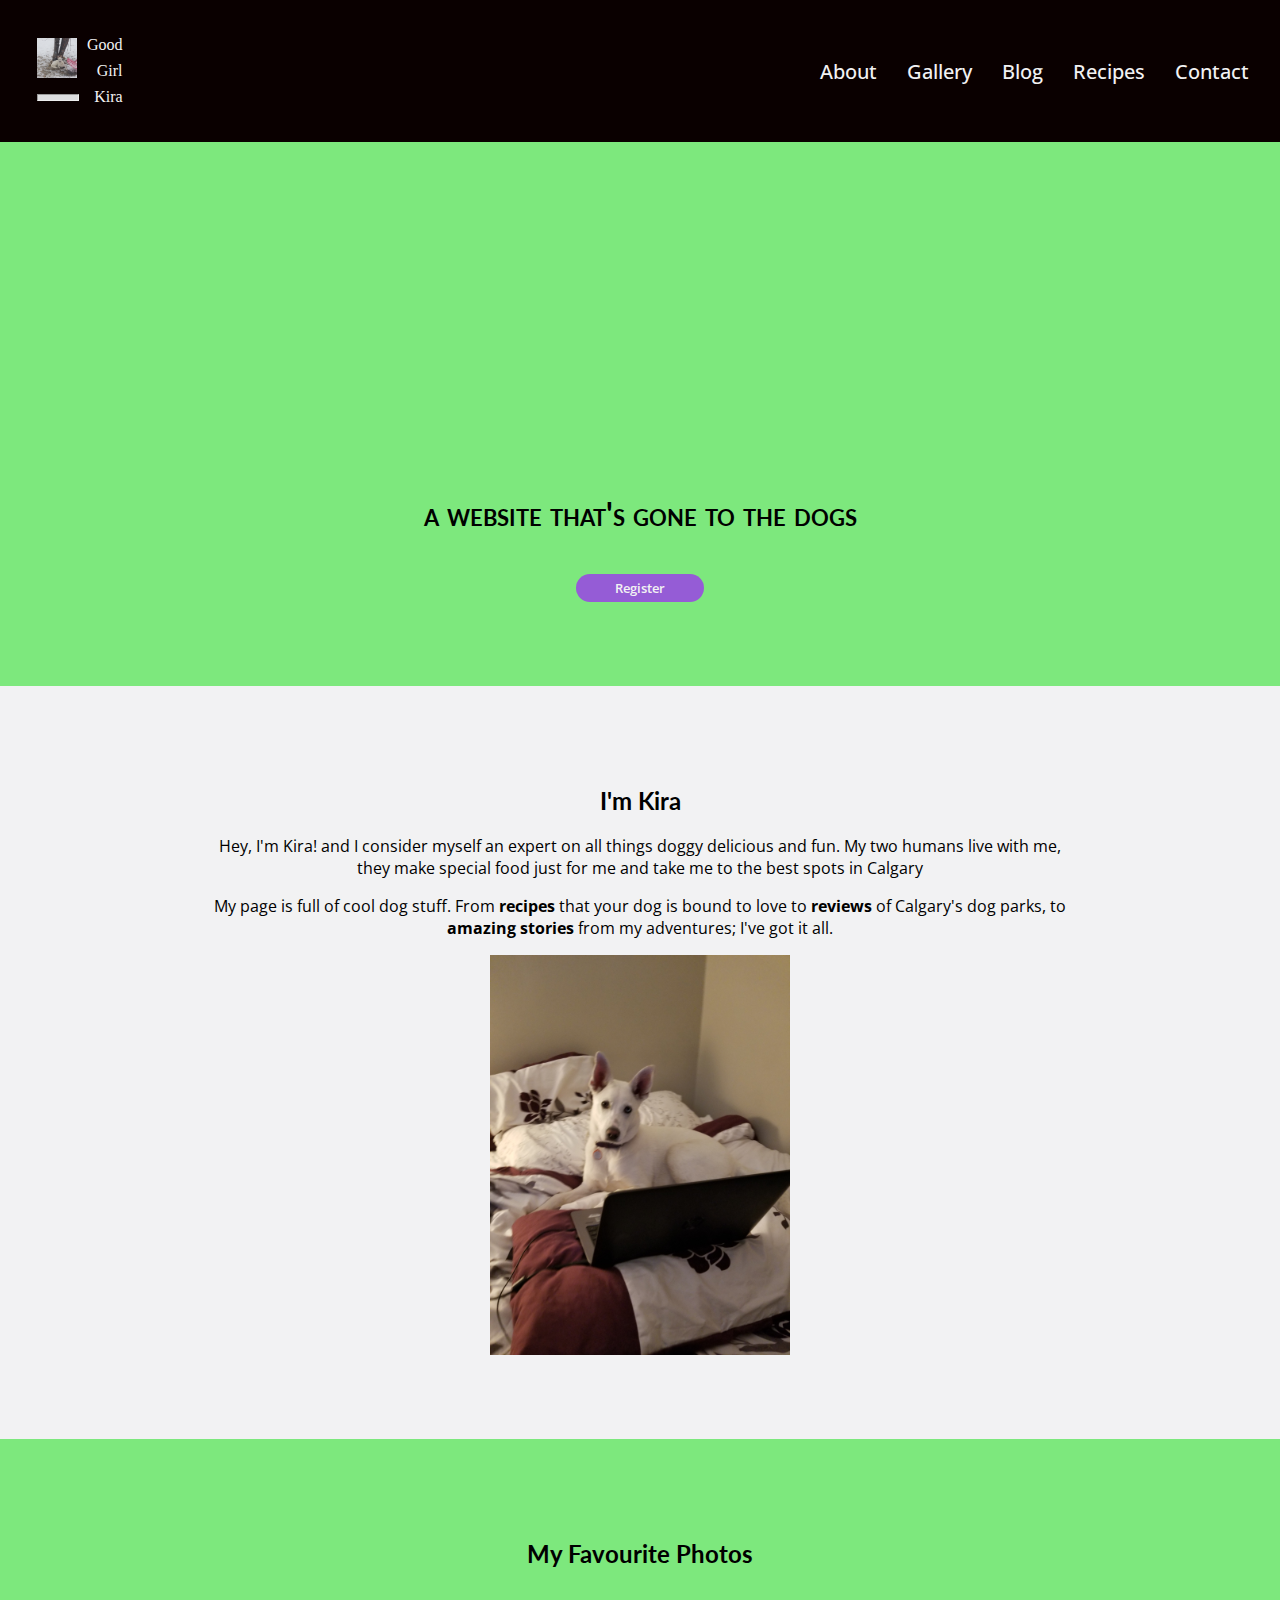
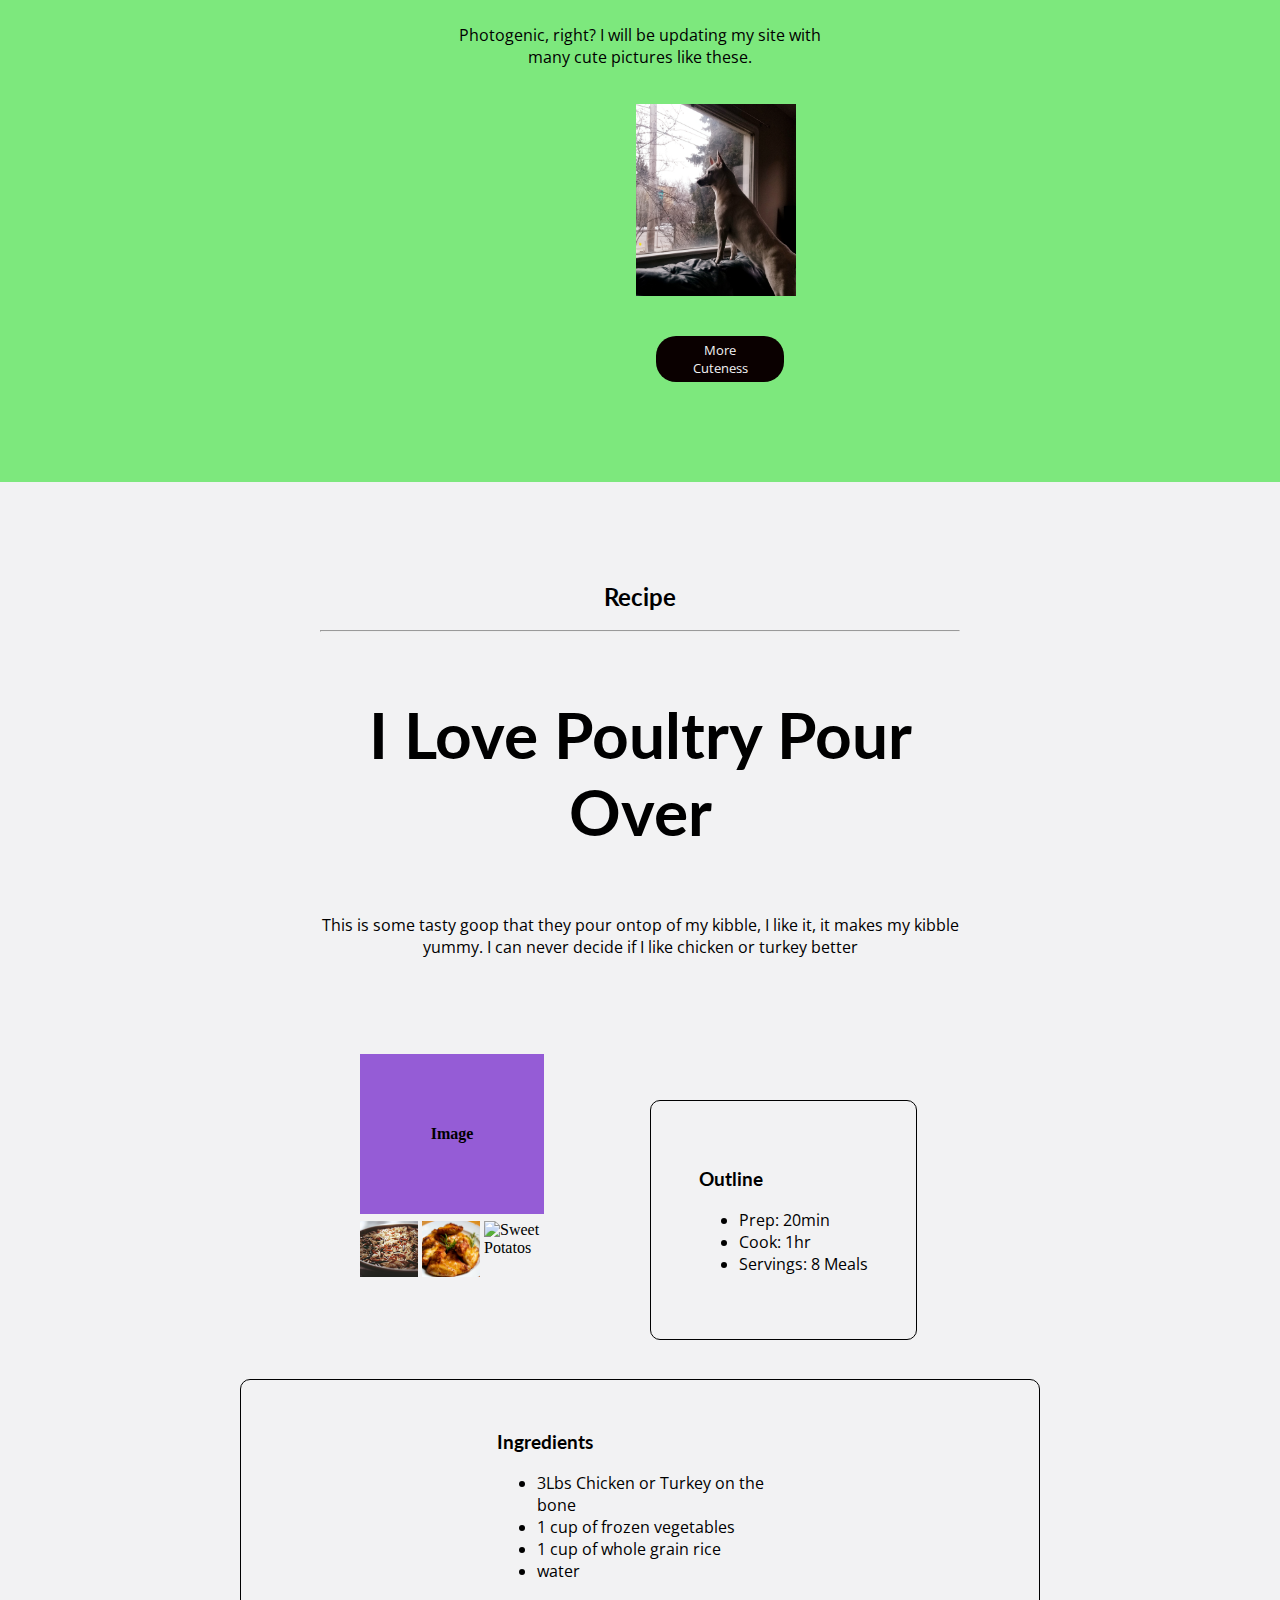
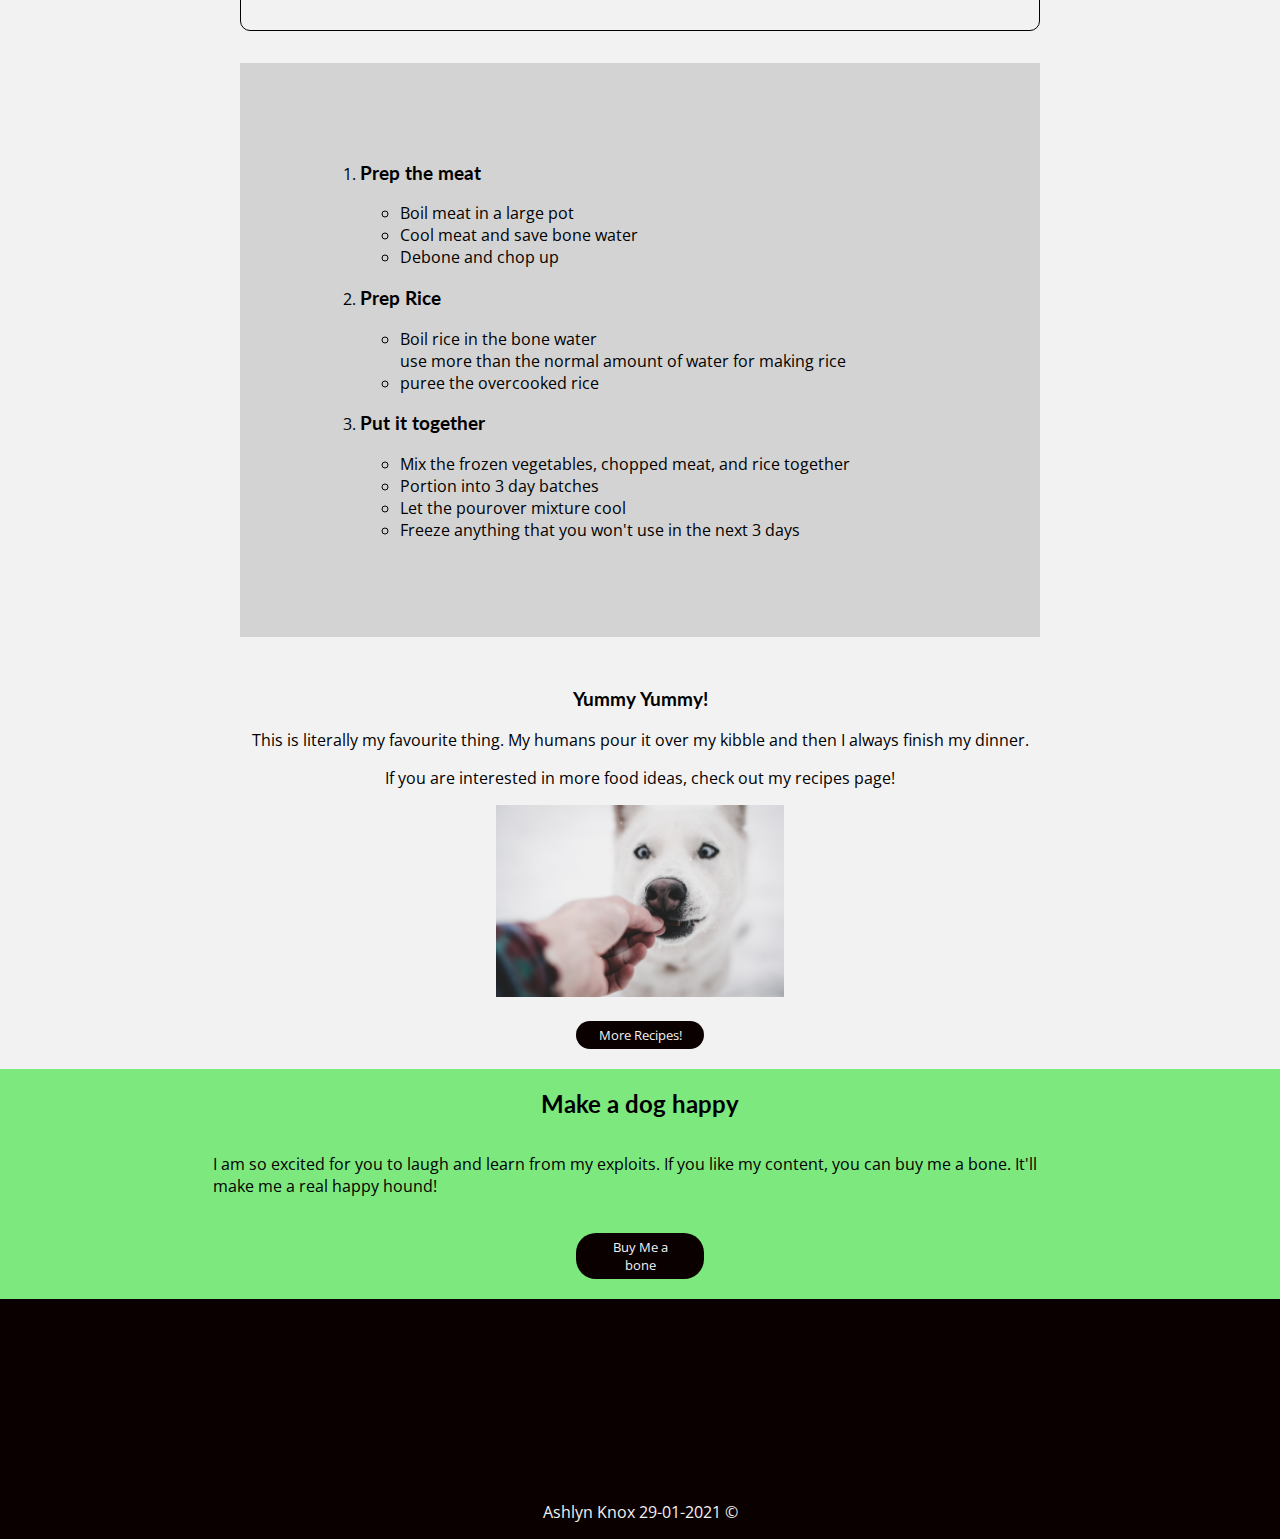
==== commit d529a519: "more fixes to layout and logic before animations" ====
--- a/index.html
+++ b/index.html
@@ -23,12 +23,8 @@
                                 <span>Kira</span>
                                 <hr class="block">
                         </div>
-                        <!--TODO: These links will be visible on desktop and within the menu on mobile-->
                         <nav class="container-nav">
-                                <!--Set up this icon after everthing already feels good-->
-                           <!--     <input type="checkbox" id="nav-checkbox" name="menu">-->
-                                <!--<label for="nav-icon"><i class="fas fa-bars" id="nav-icon"></i></label>-->
-                                <!--site nav links-->
+                                <!--Used to be checkbox nav at mobile size, will instead implement with javascript-->
                                 <ul class="nav-links">
                                         <li><a href="#">About</a></li>
                                         <li><a href="gallery.html">Gallery</a></li>
@@ -36,10 +32,9 @@
                                         <li><a href="#">Recipes</a></li>
                                         <li><a href="https://github.com/ashlyn-knox">Contact</a></li>
                                 </ul>
-                                <!--login icon-->
                         </nav>
                 </div>
-                <!--desktop header will be a video of dogs playing, mobile version will use a static image.-->
+
                 <!--TODO: Add video and configure framerate-->
                 <header class="page-header">
                         <h1>a website that's gone to the dogs</h1>
@@ -64,9 +59,9 @@
                                 <section class="container-grid-photo">
                                         <h2>My Favourite Photos</h2>
                                         <p>Photogenic, right? I will be updating my site with many cute pictures like these.</p>
-                                        <img src="assets/images/grass-happy-kira-3.jpg" alt="">
-                                        <img src="assets/images/ears-kira.jpg" class="tall-rect-image" alt="">
-                                        <img src="assets/images/watchdog-kira-1.jpg" class="tall-rect-image" alt="">
+                                        <img src="assets/images/grass-happy-kira-3.jpg" class="gallery-photo"alt="">
+                                        <img src="assets/images/ears-kira.jpg" class="tall-rect-image" class="gallery-photo"alt="">
+                                        <img src="assets/images/watchdog-kira-1.jpg" class="gallery-photo" alt="">
 
 
                                         <div>
@@ -74,35 +69,33 @@
                                         </div>
                                 </section>
 
-                        <!--Recipe TODO: RECONSIDER MAIN HIERARCHY-->
-                        <section>
-                                <article class="container-grid-recipe">
+                        <section class="container-grid-recipe">
+                                <div>
+                                        <h2>Recipe<h2>
+                                                        <hr>
+                                                        <h3 class="big-h3">I Love Poultry Pour Over</h3>
+                                                        <p>This is some tasty goop that they pour ontop of my kibble, I like it, it makes my kibble yummy. I can never decide if I like chicken or turkey better</p>
+                                </div>
+                                <div class="recipe-images">
+                                        <div class="image-placeholder">Image</div>
                                         <div>
-                                                <h2>Recipe<h2>
-                                                                <hr>
-                                                                <h3 class="big-h3">I Love Poultry Pour Over</h3>
-                                                                <p>This is some tasty goop that they pour ontop of my kibble, I like it, it makes my kibble yummy. I can never decide if I like chicken or turkey better</p>
+                                                <!--TODO: Set up so the image block takes up central visual space-->
+                                                <img src="assets/images/rice.jpg" class="thumbnail" alt="Uncooked Rice">
+                                                <img src="assets/images/chicken.jpg" class="thumbnail"alt="Coked Chicken">
+                                                <img src="assets/images/sweet-potatos.jpg" class="thumbnail" alt="Sweet Potatos">
                                         </div>
-                                        <div class="recipe-images">
-                                                <div class="image-placeholder">Image</div>
-                                                <div>
-                                                        <!--these images are slowing down the page really badly: I think it has to do with the resolution and quality-->
-                                                        <img src="assets/images/rice.jpg" class="thumbnail" alt="Uncooked Rice">
-                                                        <img src="assets/images/chicken.jpg" class="thumbnail"alt="Coked Chicken">
-                                                        <img src="assets/images/sweet-potatos.jpg" class="thumbnail" alt="Sweet Potatos">
-                                                </div>
-                                        </div>
-                                        <aside>
-                                                <h3>Outline</h3>
-                                                <ul>
-                                                        <li>Prep: 20min</li>
+                                </div>
+                                <aside class="recipe-outline">
+                                        <h3>Outline</h3>
+                                        <ul>
+                                                <li>Prep: 20min</li>
                                                 <li>Cook: 1hr</li>
                                                 <li>Servings: 8 Meals</li>
                                         </ul>
                                 </aside>
- 
+
                                 <!--instruction steps-->
-                                <div>
+                                <div class="ingredients">
                                         <h3>Ingredients</h3>
                                         <ul>
                                                 <li>3Lbs Chicken or Turkey on the bone</li>
@@ -111,23 +104,24 @@
                                                 <li>water</li>
                                         </ul>
                                 </div>
-                                <div>
-                               <ol>
-                                        <li><h3>Prep the meat</h3>
-                                                <ul>
-                                                        <li>Boil meat in a large pot</li>
-                                                        <li>Cool meat and save bone water</li>
-                                                        <li>Debone and chop up</li>
-                                                </ul>
-                                        </li>
-                                        <li><h3>Prep Rice</h3>
-                                                <ul>
-                                                        <li>Boil rice in the bone water </br><srong>use more than the normal amount of water for making rice</strong></li>
-                                                        <li>puree the overcooked rice</li>
-                                                </ul>
-                                        </li>
-                                        <li><h3>Put it together</h3>
-                                                <ul>
+                                <article>
+
+                                        <ol>
+                                                <li><h3>Prep the meat</h3>
+                                                        <ul>
+                                                                <li>Boil meat in a large pot</li>
+                                                                <li>Cool meat and save bone water</li>
+                                                                <li>Debone and chop up</li>
+                                                        </ul>
+                                                </li>
+                                                <li><h3>Prep Rice</h3>
+                                                        <ul>
+                                                                <li>Boil rice in the bone water </br><srong>use more than the normal amount of water for making rice</strong></li>
+                                                                <li>puree the overcooked rice</li>
+                                                        </ul>
+                                                </li>
+                                                <li><h3>Put it together</h3>
+                                                        <ul>
                                                         <li>Mix the frozen vegetables, chopped meat, and rice together</li>
                                                         <li>Portion into 3 day batches</li>
                                                         <li>Let the pourover mixture cool</li>
@@ -135,7 +129,7 @@
                                                 </ul>
                                         </li>
                                 </ol>
-                                </div>
+                        </article>
                                 <!--Concluding Notes-->
                                 <div class="recipe-footer">
                                         <div class>
@@ -146,10 +140,10 @@
                                         <div><img src="assets/images/dog-eating-treat.jpg" alt=""></div>
                                         <button><a href="recipes.html">More Recipes!</a></button>
                                 </div>
-                        </article>
                         </section>
+
+                                <!--Thank you section-->
                         <section class="container-conclusion">
-                                <!--Thank you section-->
                                 <h2>Make a dog happy</h2>
                                 <!--Bone icon-->
                                 <i></i>
--- a/style.css
+++ b/style.css
@@ -8,39 +8,10 @@
         --purple: hsl(268, 60%, 60%);
         --black: hsl(0, 100%, 2%);
 }
-/*Images and Shapes*/
-.image-placeholder {
-        width: calc(61.33*3px);
-        height: 10rem;
-        background-color: var(--purple);
-
-        display: flex;
-        justify-content: center;
-        align-items: center;
-        font-weight: 600;
-}
-.about-picture {
-        max-height: 20rem;
-}
-img {
-        object-fit: cover;
-        max-height: 12rem;
-}
-
-.thumbnail {
-        width: 58px;
-}
-.logo {
-        width: 40px;
-        max-height: 40px;
-        object-fit: cover;
-        justify-self: flex-start;
-}
-
 /********/
 /*Layout*/
 /********/
-         
+
 body {
         box-sizing: border-box;
         margin: 0;
@@ -60,6 +31,63 @@
         margin: 0;
         background-color: var(--green);
 }
+
+ /* header and footer layout */
+.page-header {
+        /* Change this in favour of an image or pattern */
+        background-color: var(--green);
+        height: 10rem;
+        padding: 0 0 4rem 0;
+        width: 100vw;
+        display: flex;
+        flex-direction: column;
+        justify-content: flex-end;
+        align-items: center;
+}
+.page-header > h1 {
+        font-variant: small-caps; 
+}
+footer {
+        background-color: var(--black);
+        color: var(--white);
+        min-height: 15rem;
+        max-height: 20rem;
+        max-width: 100vw;
+        display: flex;
+        align-items: flex-end;
+        justify-content: center;
+}
+
+
+
+/*Navigation*/
+
+.top-bar {
+        width: 100vw;
+        margin: 0;
+        padding: 0;
+        display: flex;
+        flex-direction: row;
+        background-color: var(--black);
+}
+
+.container-nav {
+        display: flex;
+        justify-content: flex-end;
+        align-items: center;
+        flex-grow: 1;
+}
+
+.nav-links {
+        display: flex;
+        flex-direction: column;
+        flex-wrap: wrap;
+        color: white;
+        font-size: 12px;
+        margin-right: 1rem;
+}
+
+
 /* Layout Containers */
 
 .container-grid-about {
@@ -74,7 +102,7 @@
         padding: 5rem;
         text-align: center;
         justify-content: center;
-/*Improve wrapping and setup of this. the images aren't moving as expected atm*/
+
         display: grid;
         grid-gap: 10px;
         grid-template-columns: 1fr 1fr;
@@ -92,7 +120,6 @@
 }
 .container-grid-photo > p {
         grid-area: text;
-     
 
 }
 .container-grid-photo > :nth-child(3) {
@@ -103,14 +130,15 @@
 .container-grid-photo > button {
         grid-area: act;
 }
+
 /* Recipe Layout*/
 .container-grid-recipe > :nth-child(1) {
         text-align: center;
         padding: 5rem;
 }
+
 /*ingredients*/
 .container-grid-recipe > :nth-child(4) {
-        border: solid 1px;
         justify-content: center;
         padding: 1rem;
 
@@ -128,29 +156,6 @@
         align-items: center;
         text-align: center;
 }
- /* TODO FIX GRID LAYOUT
-.recipe-images {
-        display: grid;
-        grid-template-columns: repeat(2, 50px max-content);
-        grid-template-rows: repeat(3, 1fr);
-        grid-template-areas:
-        "a  b"
-        "a  c"
-        "a  d";
-}
-
-.recipes-images > :nth-child(1) {
-        grid-area: a;
-}
-.recipes-images > :nth-child(2) {
-        grid-area: b;
-}
-.recipes-images > :nth-child(3) {
-        grid-area: c;
-}
-.recipes-images > :nth-child(4) {
-        grid-area: d;
-}
 
 .container-grid-recipe {
         display: flex;
@@ -158,125 +163,50 @@
         align-content: center;
 }
 .container-grid-recipe > :nth-child(1) {
-     
 
         align-self: center;
         justify-self: center;
         text-align: center;
 }
 
-*/
-/* header layout */
-.page-header {
-        /* Change this in favour of an image or pattern */
-        background-color: var(--green);
-        height: 10rem;
-        padding: 0 0 4rem 0;
-        width: 100vw;
-        display: flex;
-        flex-direction: column;
-        justify-content: flex-end;
-        align-items: center;
-}
-.page-header > h1 {
-        font-variant: small-caps; 
-}
-footer {
-        background-color: var(--black);
-        color: var(--white);
-        min-height: 15rem;
-        max-height: 20rem;
-        max-width: 100vw;
-        display: flex;
-        align-items: flex-end;
-        justify-content: center;
-}
-
+.recipe-images {
+        align-self: flex-end;
+
+        display: grid;
+        grid-template-columns: repeat(2, 1fr);
+        grid-gap: 10px;
+}
+.recipe-images > :nth-child(1) {
+        justify-self: end;
+}
+.recipe-images > :nth-child(2) {
+        display: flex;
+        flex-direction: column;
+        justify-self: start;
+}
+.recipe-outline {
+        align-self: center;
+        text-align: justify;
+
+        border: solid 1px;
+        border-radius: 10px;
+        max-height: 10rem;
+        padding: 3rem;
+        margin: 10px;
+        margin-top: 1rem;
+}
+
+/*before footer*/
 .container-conclusion {
         display: flex;
         flex-direction: column;
         justify-content: center;
         align-items: center;
 }
-/*Navigation*/
-
-.top-bar {
-        width: 100vw;
-        margin: 0;
-        padding: 0;
-        display: flex;
-        flex-direction: row;
-        background-color: var(--black);
-}
-
-.container-nav {
-        display: flex;
-        justify-content: flex-end;
-        align-items: center;
-        flex-grow: 1;
-}
-
-.nav-links {
-        display: flex;
-        flex-direction: column;
-        flex-wrap: wrap;
-        color: white;
-        font-size: 12px;
-        margin-right: 1rem;
-}
-
-/*Site Logo*/
-
-.site-logo {
-        margin: 2rem;
-        padding: 5px;
-
-        align-self: center;
-
-        display:grid;
-        align-items: center;
-        grid-template-columns: max-content max-content;
-        grid-template-rows: repeat(3, 1rem);
-        grid-template-areas:
-        "two  one"
-        "two  three"
-        "five four"
-}
-.site-logo > :nth-child(1) {
-        grid-area: two;
-}
-.site-logo > :nth-child(2) {
-        grid-area: one;
-        justify-self: end;
-}
-.site-logo > :nth-child(3) {
-        grid-area: three;
-        justify-self: end;
-}
-.site-logo > :nth-child(4) {
-        grid-area: four;
-        justify-self:end;
-}
-.block {
-        grid-area: five;
-        height: 5px;
-        width: 38px;
-        color: var(--white);
-        background-color: hsl(218, 4%, 87%);
-        align-self: center;
-        justify-self: center;
-}
-.site-logo span {
-        color: var(--white);
-}
-
-
-
-/*TODO: Set up keyframes for slow color on hover for all links -- nav links are to be faster, buttons slower*/
-
-/*********/
-/*Desktop*/
-/*********/
+
+/****************/
+/*Desktop Vesion*/
+/****************/
 
 @media screen and (min-width: 35rem) {
 
@@ -340,7 +270,7 @@
                 grid-template-areas:
                 "title  title"
                 "images outline"
-                "ingrid ."
+                "ingrid ingrid"
                 "steps  steps"
                 "foot   foot";
         }
@@ -349,21 +279,32 @@
         }
         .recipe-images {
                 justify-self: end;
+                margin-right: 6rem;
+
+
                 display: grid;
                 grid-row-gap: 5px;
                 grid-template-columns: 1fr;
                 grid-template-rows: 1fr 1fr;
-                margin: 1rem;
-
-                grid-area: images;
-        }
-        .container-grid-recipe > aside {
+        }
+        /* TODO after figuring out all of images, declare image sizes in one place*/
+        .recipe-images > :nth-child(2) {
+                flex-direction: row;
+                max-height: 60px;
+        }
+        .container-grid-recipe > .recipe-outline {
                 grid-area: outline;
                 justify-self: start;
-        }
-        .container-grid-recipe > :nth-child(4) {
+                align-content: start;
+        }
+        .container-grid-recipe > .ingredients {
+                border: solid 1px;
+                border-radius: 10px;
+
+
                 grid-area: ingrid;
-                justify-self: start;
+                justify-self: center;
+                padding: 2rem 16rem;
         }
 
         /*instructions steps*/
@@ -433,7 +374,96 @@
         background-color: var(--purple);
         font-weight: 600;
 }
-
+.pop-button:hover {
+        background-color: var(--black);
+}
 /*User Interaction*/
 
 
+
+/*Images and Shapes*/
+.image-placeholder {
+        width: calc(61.33*3px);
+        height: 10rem;
+        background-color: var(--purple);
+
+        display: flex;
+        justify-content: center;
+        align-items: center;
+        font-weight: 600;
+}
+img {
+        object-fit: cover;
+        max-height: 12rem;
+}
+
+.gallery-photo {
+        min-width: 10rem;
+}
+
+.about-picture {
+        max-height: 25rem;
+}
+
+
+.thumbnail {
+        width: 58px;
+        margin: 2px;
+}
+
+.logo {
+        width: 40px;
+        max-height: 40px;
+        object-fit: cover;
+        justify-self: flex-start;
+}
+
+
+/*Site Logo*/
+
+.site-logo {
+        margin: 2rem;
+        padding: 5px;
+
+        align-self: center;
+
+        align-items: center;
+
+        display:grid;
+        grid-gap: 10px;
+        grid-template-columns: max-content max-content;
+        grid-template-rows: repeat(3, 1rem);
+        grid-template-areas:
+        "two  one"
+        "two  three"
+        "five four"
+}
+.site-logo > :nth-child(1) {
+        grid-area: two;
+}
+.site-logo > :nth-child(2) {
+        grid-area: one;
+        justify-self: end;
+}
+.site-logo > :nth-child(3) {
+        grid-area: three;
+        justify-self: end;
+}
+.site-logo > :nth-child(4) {
+        grid-area: four;
+        justify-self:end;
+}
+.block {
+        grid-area: five;
+        height: 5px;
+        width: 100%;
+        color: var(--white);
+        background-color: hsl(218, 4%, 87%);
+        align-self: center;
+        justify-self: center;
+}
+.site-logo span {
+        color: var(--white);
+}
+
+/* Logo Interaction */
--- a/style.css
+++ b/style.css
@@ -8,39 +8,10 @@
         --purple: hsl(268, 60%, 60%);
         --black: hsl(0, 100%, 2%);
 }
-/*Images and Shapes*/
-.image-placeholder {
-        width: calc(61.33*3px);
-        height: 10rem;
-        background-color: var(--purple);
-
-        display: flex;
-        justify-content: center;
-        align-items: center;
-        font-weight: 600;
-}
-.about-picture {
-        max-height: 20rem;
-}
-img {
-        object-fit: cover;
-        max-height: 12rem;
-}
-
-.thumbnail {
-        width: 58px;
-}
-.logo {
-        width: 40px;
-        max-height: 40px;
-        object-fit: cover;
-        justify-self: flex-start;
-}
-
 /********/
 /*Layout*/
 /********/
-         
+
 body {
         box-sizing: border-box;
         margin: 0;
@@ -60,6 +31,63 @@
         margin: 0;
         background-color: var(--green);
 }
+
+ /* header and footer layout */
+.page-header {
+        /* Change this in favour of an image or pattern */
+        background-color: var(--green);
+        height: 10rem;
+        padding: 0 0 4rem 0;
+        width: 100vw;
+        display: flex;
+        flex-direction: column;
+        justify-content: flex-end;
+        align-items: center;
+}
+.page-header > h1 {
+        font-variant: small-caps; 
+}
+footer {
+        background-color: var(--black);
+        color: var(--white);
+        min-height: 15rem;
+        max-height: 20rem;
+        max-width: 100vw;
+        display: flex;
+        align-items: flex-end;
+        justify-content: center;
+}
+
+
+
+/*Navigation*/
+
+.top-bar {
+        width: 100vw;
+        margin: 0;
+        padding: 0;
+        display: flex;
+        flex-direction: row;
+        background-color: var(--black);
+}
+
+.container-nav {
+        display: flex;
+        justify-content: flex-end;
+        align-items: center;
+        flex-grow: 1;
+}
+
+.nav-links {
+        display: flex;
+        flex-direction: column;
+        flex-wrap: wrap;
+        color: white;
+        font-size: 12px;
+        margin-right: 1rem;
+}
+
+
 /* Layout Containers */
 
 .container-grid-about {
@@ -74,7 +102,7 @@
         padding: 5rem;
         text-align: center;
         justify-content: center;
-/*Improve wrapping and setup of this. the images aren't moving as expected atm*/
+
         display: grid;
         grid-gap: 10px;
         grid-template-columns: 1fr 1fr;
@@ -92,7 +120,6 @@
 }
 .container-grid-photo > p {
         grid-area: text;
-     
 
 }
 .container-grid-photo > :nth-child(3) {
@@ -103,14 +130,15 @@
 .container-grid-photo > button {
         grid-area: act;
 }
+
 /* Recipe Layout*/
 .container-grid-recipe > :nth-child(1) {
         text-align: center;
         padding: 5rem;
 }
+
 /*ingredients*/
 .container-grid-recipe > :nth-child(4) {
-        border: solid 1px;
         justify-content: center;
         padding: 1rem;
 
@@ -128,29 +156,6 @@
         align-items: center;
         text-align: center;
 }
- /* TODO FIX GRID LAYOUT
-.recipe-images {
-        display: grid;
-        grid-template-columns: repeat(2, 50px max-content);
-        grid-template-rows: repeat(3, 1fr);
-        grid-template-areas:
-        "a  b"
-        "a  c"
-        "a  d";
-}
-
-.recipes-images > :nth-child(1) {
-        grid-area: a;
-}
-.recipes-images > :nth-child(2) {
-        grid-area: b;
-}
-.recipes-images > :nth-child(3) {
-        grid-area: c;
-}
-.recipes-images > :nth-child(4) {
-        grid-area: d;
-}
 
 .container-grid-recipe {
         display: flex;
@@ -158,125 +163,50 @@
         align-content: center;
 }
 .container-grid-recipe > :nth-child(1) {
-     
 
         align-self: center;
         justify-self: center;
         text-align: center;
 }
 
-*/
-/* header layout */
-.page-header {
-        /* Change this in favour of an image or pattern */
-        background-color: var(--green);
-        height: 10rem;
-        padding: 0 0 4rem 0;
-        width: 100vw;
-        display: flex;
-        flex-direction: column;
-        justify-content: flex-end;
-        align-items: center;
-}
-.page-header > h1 {
-        font-variant: small-caps; 
-}
-footer {
-        background-color: var(--black);
-        color: var(--white);
-        min-height: 15rem;
-        max-height: 20rem;
-        max-width: 100vw;
-        display: flex;
-        align-items: flex-end;
-        justify-content: center;
-}
-
+.recipe-images {
+        align-self: flex-end;
+
+        display: grid;
+        grid-template-columns: repeat(2, 1fr);
+        grid-gap: 10px;
+}
+.recipe-images > :nth-child(1) {
+        justify-self: end;
+}
+.recipe-images > :nth-child(2) {
+        display: flex;
+        flex-direction: column;
+        justify-self: start;
+}
+.recipe-outline {
+        align-self: center;
+        text-align: justify;
+
+        border: solid 1px;
+        border-radius: 10px;
+        max-height: 10rem;
+        padding: 3rem;
+        margin: 10px;
+        margin-top: 1rem;
+}
+
+/*before footer*/
 .container-conclusion {
         display: flex;
         flex-direction: column;
         justify-content: center;
         align-items: center;
 }
-/*Navigation*/
-
-.top-bar {
-        width: 100vw;
-        margin: 0;
-        padding: 0;
-        display: flex;
-        flex-direction: row;
-        background-color: var(--black);
-}
-
-.container-nav {
-        display: flex;
-        justify-content: flex-end;
-        align-items: center;
-        flex-grow: 1;
-}
-
-.nav-links {
-        display: flex;
-        flex-direction: column;
-        flex-wrap: wrap;
-        color: white;
-        font-size: 12px;
-        margin-right: 1rem;
-}
-
-/*Site Logo*/
-
-.site-logo {
-        margin: 2rem;
-        padding: 5px;
-
-        align-self: center;
-
-        display:grid;
-        align-items: center;
-        grid-template-columns: max-content max-content;
-        grid-template-rows: repeat(3, 1rem);
-        grid-template-areas:
-        "two  one"
-        "two  three"
-        "five four"
-}
-.site-logo > :nth-child(1) {
-        grid-area: two;
-}
-.site-logo > :nth-child(2) {
-        grid-area: one;
-        justify-self: end;
-}
-.site-logo > :nth-child(3) {
-        grid-area: three;
-        justify-self: end;
-}
-.site-logo > :nth-child(4) {
-        grid-area: four;
-        justify-self:end;
-}
-.block {
-        grid-area: five;
-        height: 5px;
-        width: 38px;
-        color: var(--white);
-        background-color: hsl(218, 4%, 87%);
-        align-self: center;
-        justify-self: center;
-}
-.site-logo span {
-        color: var(--white);
-}
-
-
-
-/*TODO: Set up keyframes for slow color on hover for all links -- nav links are to be faster, buttons slower*/
-
-/*********/
-/*Desktop*/
-/*********/
+
+/****************/
+/*Desktop Vesion*/
+/****************/
 
 @media screen and (min-width: 35rem) {
 
@@ -340,7 +270,7 @@
                 grid-template-areas:
                 "title  title"
                 "images outline"
-                "ingrid ."
+                "ingrid ingrid"
                 "steps  steps"
                 "foot   foot";
         }
@@ -349,21 +279,32 @@
         }
         .recipe-images {
                 justify-self: end;
+                margin-right: 6rem;
+
+
                 display: grid;
                 grid-row-gap: 5px;
                 grid-template-columns: 1fr;
                 grid-template-rows: 1fr 1fr;
-                margin: 1rem;
-
-                grid-area: images;
-        }
-        .container-grid-recipe > aside {
+        }
+        /* TODO after figuring out all of images, declare image sizes in one place*/
+        .recipe-images > :nth-child(2) {
+                flex-direction: row;
+                max-height: 60px;
+        }
+        .container-grid-recipe > .recipe-outline {
                 grid-area: outline;
                 justify-self: start;
-        }
-        .container-grid-recipe > :nth-child(4) {
+                align-content: start;
+        }
+        .container-grid-recipe > .ingredients {
+                border: solid 1px;
+                border-radius: 10px;
+
+
                 grid-area: ingrid;
-                justify-self: start;
+                justify-self: center;
+                padding: 2rem 16rem;
         }
 
         /*instructions steps*/
@@ -433,7 +374,96 @@
         background-color: var(--purple);
         font-weight: 600;
 }
-
+.pop-button:hover {
+        background-color: var(--black);
+}
 /*User Interaction*/
 
 
+
+/*Images and Shapes*/
+.image-placeholder {
+        width: calc(61.33*3px);
+        height: 10rem;
+        background-color: var(--purple);
+
+        display: flex;
+        justify-content: center;
+        align-items: center;
+        font-weight: 600;
+}
+img {
+        object-fit: cover;
+        max-height: 12rem;
+}
+
+.gallery-photo {
+        min-width: 10rem;
+}
+
+.about-picture {
+        max-height: 25rem;
+}
+
+
+.thumbnail {
+        width: 58px;
+        margin: 2px;
+}
+
+.logo {
+        width: 40px;
+        max-height: 40px;
+        object-fit: cover;
+        justify-self: flex-start;
+}
+
+
+/*Site Logo*/
+
+.site-logo {
+        margin: 2rem;
+        padding: 5px;
+
+        align-self: center;
+
+        align-items: center;
+
+        display:grid;
+        grid-gap: 10px;
+        grid-template-columns: max-content max-content;
+        grid-template-rows: repeat(3, 1rem);
+        grid-template-areas:
+        "two  one"
+        "two  three"
+        "five four"
+}
+.site-logo > :nth-child(1) {
+        grid-area: two;
+}
+.site-logo > :nth-child(2) {
+        grid-area: one;
+        justify-self: end;
+}
+.site-logo > :nth-child(3) {
+        grid-area: three;
+        justify-self: end;
+}
+.site-logo > :nth-child(4) {
+        grid-area: four;
+        justify-self:end;
+}
+.block {
+        grid-area: five;
+        height: 5px;
+        width: 100%;
+        color: var(--white);
+        background-color: hsl(218, 4%, 87%);
+        align-self: center;
+        justify-self: center;
+}
+.site-logo span {
+        color: var(--white);
+}
+
+/* Logo Interaction */
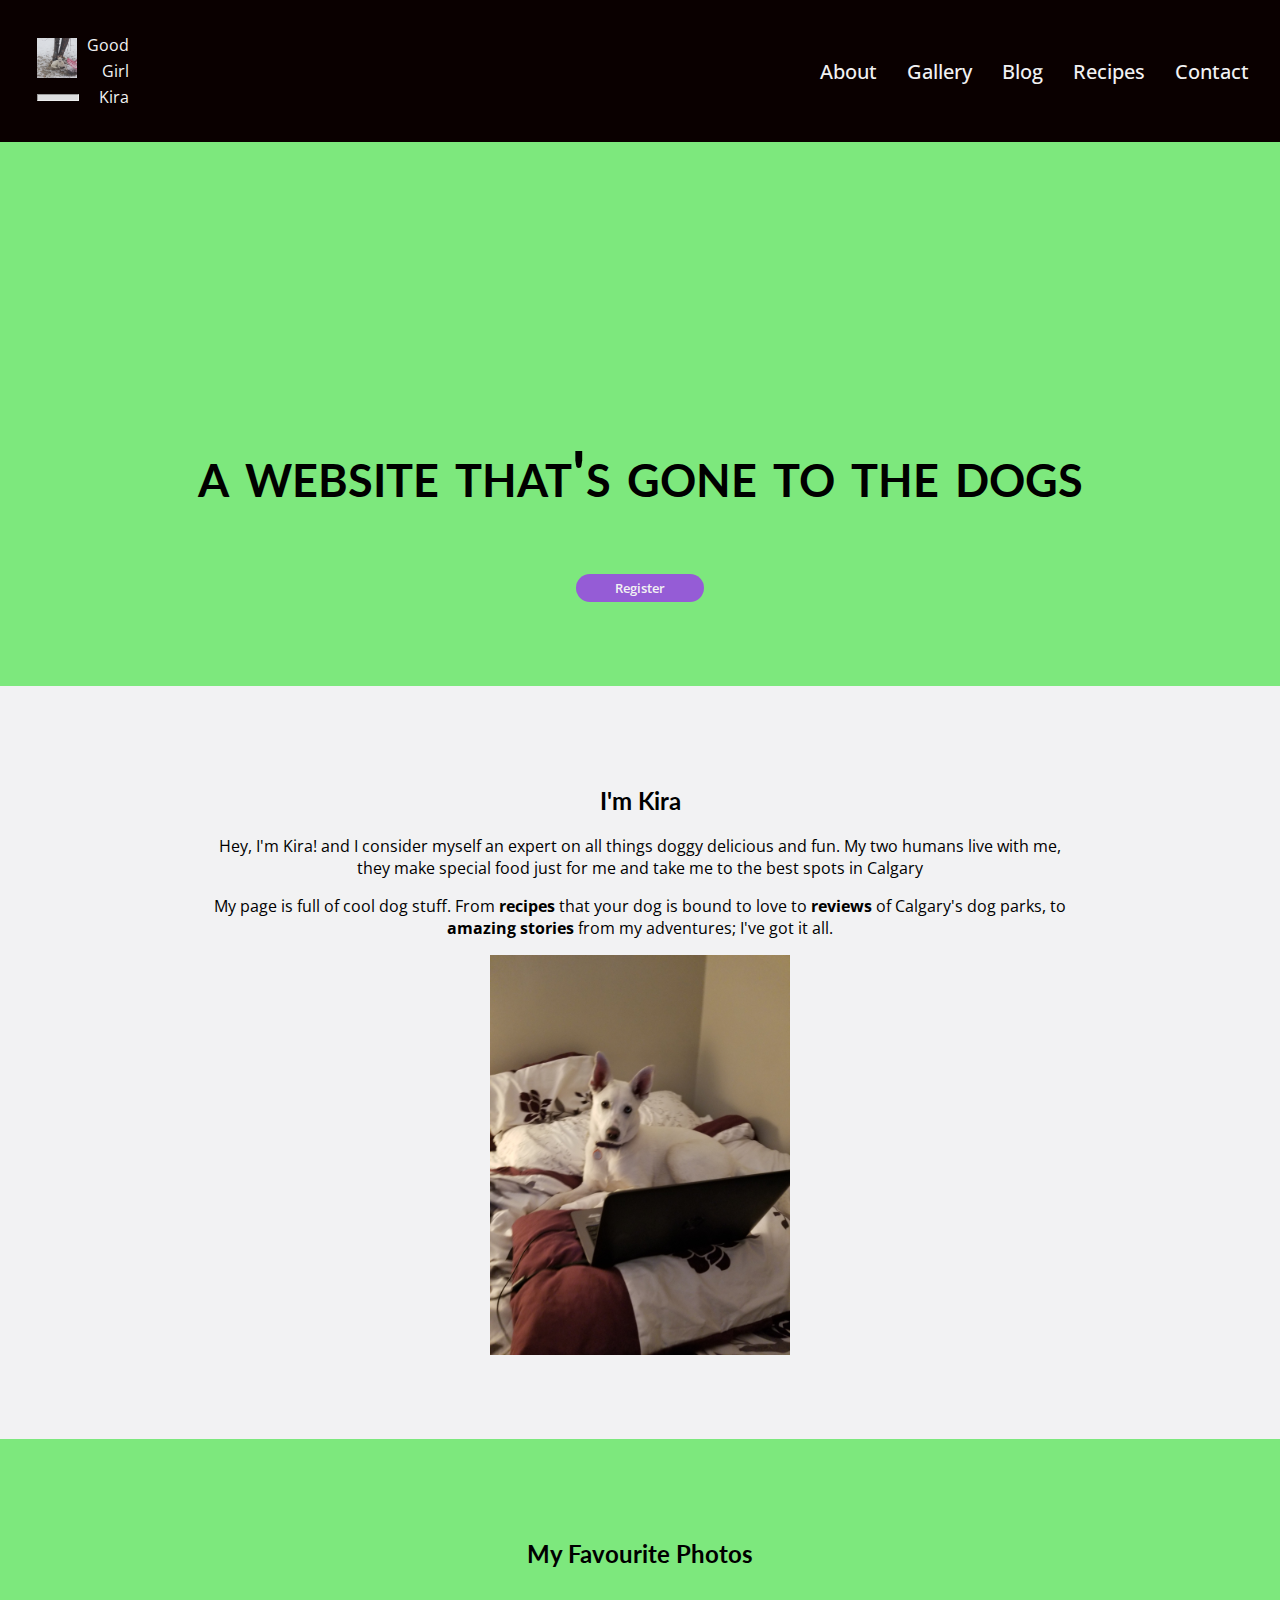
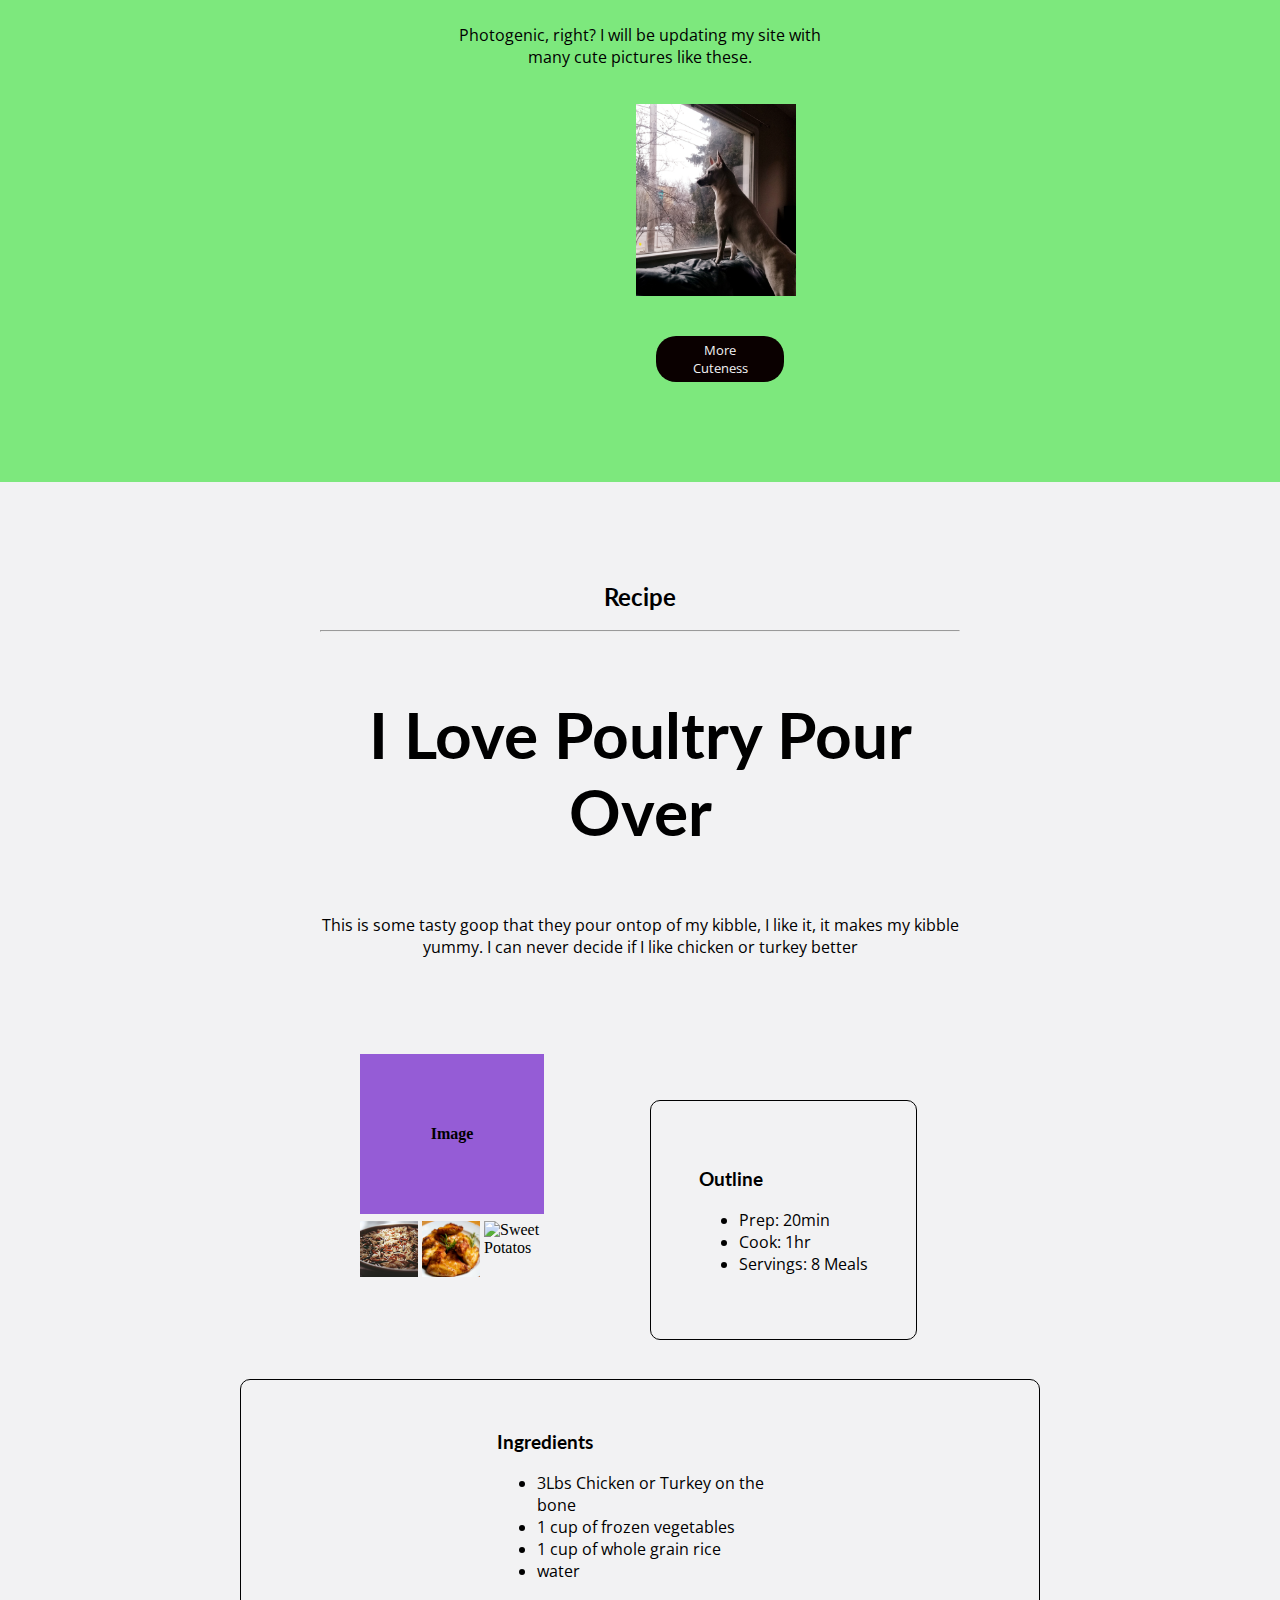
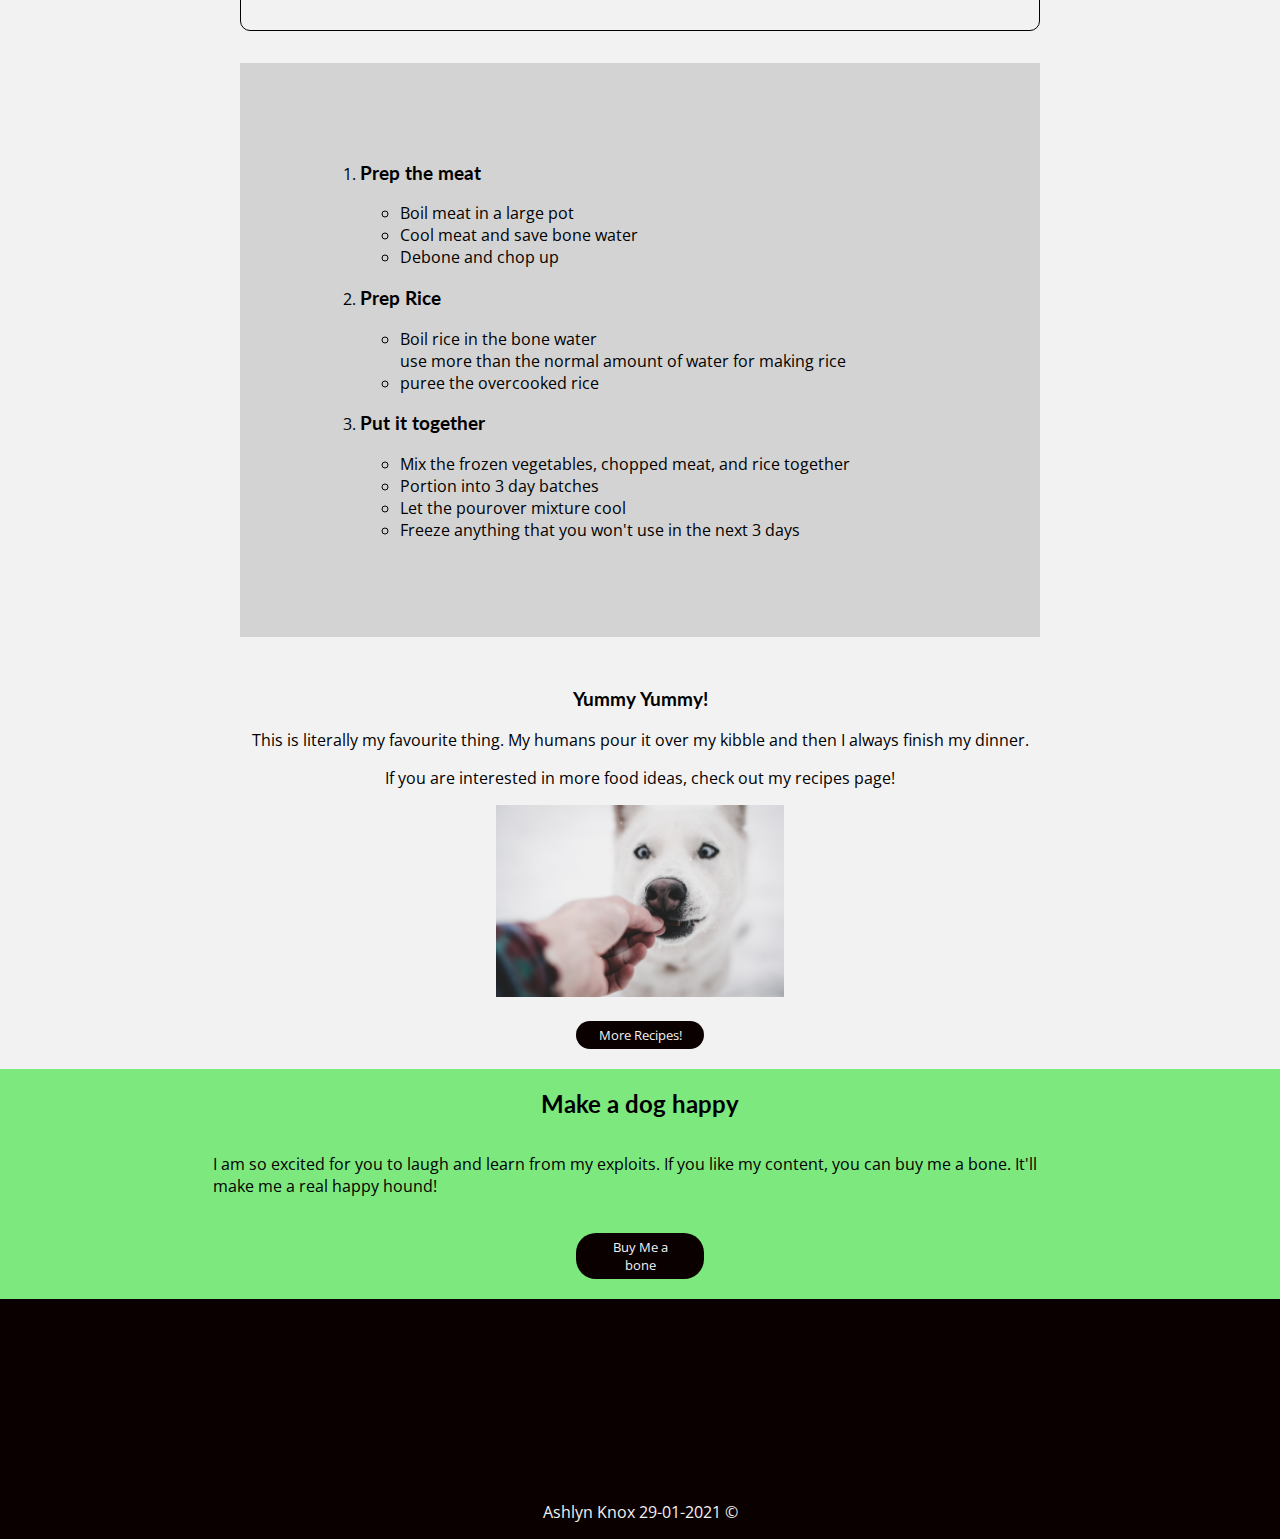
==== commit d86fc4cb: "finished touchups and animations" ====
--- a/index.html
+++ b/index.html
@@ -14,15 +14,15 @@
                 <link rel="stylesheet" href="https://cdnjs.cloudflare.com/ajax/libs/font-awesome/4.7.0/css/font-awesome.min.css">
         </head>
         <body>
-                <!--navigation-->
+                <!--Navigation-->
                 <div class="top-bar">
-                        <div class="site-logo">                                
+                        <a href="index.html" class="site-logo">
                                 <img src="assets/images/tree-kira-3.jpg" class="logo" alt="kira infront of a tree">
                                 <span>Good</span>
                                 <span>Girl</span>
                                 <span>Kira</span>
                                 <hr class="block">
-                        </div>
+                        </a>
                         <nav class="container-nav">
                                 <!--Used to be checkbox nav at mobile size, will instead implement with javascript-->
                                 <ul class="nav-links">
@@ -34,16 +34,17 @@
                                 </ul>
                         </nav>
                 </div>
+                <!--Hero Section-->
+                <header class="page-header">
 
-                <!--TODO: Add video and configure framerate-->
-                <header class="page-header">
+                        <!--TODO: Add video and configure framerate-->
                         <h1>a website that's gone to the dogs</h1>
                         <button class="pop-button"><a href="#">Register</a></button>
                 </header>
-                <!--CSS Section naming conventions needs to be adjusted-->
+                <!--Main Content-->
                 <main>
                         <!--About-->
-                        <section class="container-grid-about">
+                        <section class="container-about">
                                 <div>
                                         <h2>I'm Kira</h2>
                                         <p>Hey, I'm Kira! and I consider myself an expert on all things doggy delicious and fun. My two humans live with me, they make special food just for me and take me to the best spots in Calgary</p>
@@ -55,27 +56,32 @@
                         </section>
 
                         <!--Gallery Teaser-->
+                        <section class="container-grid-photo">
                                 <!--To be replaced with by a blog update space-->
-                                <section class="container-grid-photo">
-                                        <h2>My Favourite Photos</h2>
-                                        <p>Photogenic, right? I will be updating my site with many cute pictures like these.</p>
-                                        <img src="assets/images/grass-happy-kira-3.jpg" class="gallery-photo"alt="">
-                                        <img src="assets/images/ears-kira.jpg" class="tall-rect-image" class="gallery-photo"alt="">
-                                        <img src="assets/images/watchdog-kira-1.jpg" class="gallery-photo" alt="">
+                                <h2>My Favourite Photos</h2>
+                                <p>Photogenic, right? I will be updating my site with many cute pictures like these.</p>
+                                <img src="assets/images/grass-happy-kira-3.jpg" class="gallery-photo"alt="">
+                                <img src="assets/images/ears-kira.jpg" class="tall-rect-image" class="gallery-photo"alt="">
+                                <img src="assets/images/watchdog-kira-1.jpg" class="gallery-photo" alt="">
 
 
-                                        <div>
+                                <div>
                                         <button><a href="gallery.html">More Cuteness</a></button>
-                                        </div>
-                                </section>
+                                </div>
+                        </section>
+                        <!--Recipe Section-->
 
+                        <!--This will be on it's own page and replaced with a grid of cards for each recipe-->
                         <section class="container-grid-recipe">
+
+                                <!--Title-->
                                 <div>
                                         <h2>Recipe<h2>
                                                         <hr>
                                                         <h3 class="big-h3">I Love Poultry Pour Over</h3>
                                                         <p>This is some tasty goop that they pour ontop of my kibble, I like it, it makes my kibble yummy. I can never decide if I like chicken or turkey better</p>
                                 </div>
+                                <!--Overview-->
                                 <div class="recipe-images">
                                         <div class="image-placeholder">Image</div>
                                         <div>
@@ -85,6 +91,7 @@
                                                 <img src="assets/images/sweet-potatos.jpg" class="thumbnail" alt="Sweet Potatos">
                                         </div>
                                 </div>
+
                                 <aside class="recipe-outline">
                                         <h3>Outline</h3>
                                         <ul>
@@ -94,7 +101,7 @@
                                         </ul>
                                 </aside>
 
-                                <!--instruction steps-->
+                                <!--Ingredients-->
                                 <div class="ingredients">
                                         <h3>Ingredients</h3>
                                         <ul>
@@ -104,6 +111,7 @@
                                                 <li>water</li>
                                         </ul>
                                 </div>
+                                <!--Instructions-->
                                 <article>
 
                                         <ol>
@@ -122,14 +130,14 @@
                                                 </li>
                                                 <li><h3>Put it together</h3>
                                                         <ul>
-                                                        <li>Mix the frozen vegetables, chopped meat, and rice together</li>
-                                                        <li>Portion into 3 day batches</li>
-                                                        <li>Let the pourover mixture cool</li>
-                                                        <li>Freeze anything that you won't use in the next 3 days</li>
-                                                </ul>
-                                        </li>
-                                </ol>
-                        </article>
+                                                                <li>Mix the frozen vegetables, chopped meat, and rice together</li>
+                                                                <li>Portion into 3 day batches</li>
+                                                                <li>Let the pourover mixture cool</li>
+                                                                <li>Freeze anything that you won't use in the next 3 days</li>
+                                                        </ul>
+                                                </li>
+                                        </ol>
+                                </article>
                                 <!--Concluding Notes-->
                                 <div class="recipe-footer">
                                         <div class>
@@ -142,7 +150,7 @@
                                 </div>
                         </section>
 
-                                <!--Thank you section-->
+                        <!--Thank you section-->
                         <section class="container-conclusion">
                                 <h2>Make a dog happy</h2>
                                 <!--Bone icon-->
@@ -150,9 +158,10 @@
                                 <p>I am so excited for you to laugh and learn from my exploits. If you like my content, you can buy me a bone. It'll make me a real happy hound!</p>
                                 <button><a href="#">Buy Me a bone</a></button>
                         </section>
-                        <!--Copyright information-->
                 </main>
+                <!--Footer-->
                 <footer>
+                        <!--Copyright Information-->
                         <p>Ashlyn Knox 29-01-2021 &#169;</p>
                 </footer>
         </body>
--- a/style.css
+++ b/style.css
@@ -8,19 +8,146 @@
         --purple: hsl(268, 60%, 60%);
         --black: hsl(0, 100%, 2%);
 }
+
+/*Site Logo*/
+
+.site-logo {
+        margin: 2rem;
+        padding: 5px;
+
+        align-self: center;
+
+        align-items: center;
+
+        display:grid;
+        grid-gap: 10px;
+        grid-template-columns: max-content max-content;
+        grid-template-rows: repeat(3, 1rem);
+        grid-template-areas:
+        "two  one"
+        "two  three"
+        "five four";
+}
+
+.site-logo > :nth-child(1) {
+        grid-area: two;
+}
+.site-logo > :nth-child(2) {
+        grid-area: one;
+        justify-self: end;
+}
+.site-logo > :nth-child(3) {
+        grid-area: three;
+        justify-self: end;
+}
+.site-logo > :nth-child(4) {
+        grid-area: four;
+        justify-self:end;
+}
+.block {
+        grid-area: five;
+        height: 5px;
+        width: 100%;
+        color: var(--white);
+        background-color: hsl(218, 4%, 87%);
+        align-self: center;
+        justify-self: center;
+}
+.site-logo span {
+        color: var(--white);
+}
+
+/* Logo Interaction */
+.site-logo:hover {
+        /*Logo animation*/
+        animation-name: logo-animate;
+        animation-duration: 700ms;
+        animation-fill-mode: forwards;
+}
+
+@keyframes logo-animate {
+        100% {
+                opacity: 0.7;
+        }
+}
+
+/*Images and Shapes*/
+.image-placeholder {
+        width: calc(61.33*3px);
+        height: 10rem;
+        background-color: var(--purple);
+
+        display: flex;
+        justify-content: center;
+        align-items: center;
+        font-weight: 600;
+}
+img {
+        object-fit: cover;
+        max-height: 12rem;
+}
+
+.gallery-photo {
+        min-width: 10rem;
+}
+
+.about-picture {
+        max-height: 25rem;
+}
+
+
+.thumbnail {
+        width: 58px;
+        margin: 2px;
+}
+
+.logo {
+        width: 40px;
+        max-height: 40px;
+        object-fit: cover;
+        justify-self: flex-start;
+}
+
+/************/
+/*Navigation*/
+/************/
+.top-bar {
+        width: 100vw;
+        margin: 0;
+        padding: 0;
+        display: flex;
+        flex-direction: row;
+        background-color: var(--black);
+}
+
+.container-nav {
+        display: flex;
+        justify-content: flex-end;
+        align-items: center;
+        flex-grow: 1;
+}
+
+.nav-links {
+        display: flex;
+        flex-direction: column;
+        flex-wrap: wrap;
+        color: whitesmoke;
+        font-size: 12px;
+        margin-right: 1rem;
+}
+
 /********/
 /*Layout*/
 /********/
 
 body {
         box-sizing: border-box;
-        margin: 0;
+        margin: 0 auto;
         padding: 0;
         background-color: var(--white);
-}
-body > * {
-        width: 100vw;
-}
+        overflow: hidden;
+}
+
 main {
         display: flex;
         flex-direction: column;
@@ -32,7 +159,7 @@
         background-color: var(--green);
 }
 
- /* header and footer layout */
+/* header and footer layout */
 .page-header {
         /* Change this in favour of an image or pattern */
         background-color: var(--green);
@@ -46,6 +173,7 @@
 }
 .page-header > h1 {
         font-variant: small-caps; 
+        font-size: 4rem;
 }
 footer {
         background-color: var(--black);
@@ -58,39 +186,9 @@
         justify-content: center;
 }
 
-
-
-/*Navigation*/
-
-.top-bar {
-        width: 100vw;
-        margin: 0;
-        padding: 0;
-        display: flex;
-        flex-direction: row;
-        background-color: var(--black);
-}
-
-.container-nav {
-        display: flex;
-        justify-content: flex-end;
-        align-items: center;
-        flex-grow: 1;
-}
-
-.nav-links {
-        display: flex;
-        flex-direction: column;
-        flex-wrap: wrap;
-        color: white;
-        font-size: 12px;
-        margin-right: 1rem;
-}
-
-
-/* Layout Containers */
-
-.container-grid-about {
+/* Grid Containers Containers */
+
+.container-about {
         padding: 5rem 0 5rem 0;
 
         display: flex;
@@ -98,6 +196,8 @@
         align-items: center;
         text-align: center;
 }
+/****** Photos Layout ******/
+
 .container-grid-photo {
         padding: 5rem;
         text-align: center;
@@ -125,13 +225,13 @@
 .container-grid-photo > :nth-child(3) {
         grid-area: col1;
         justify-self: center;
-        object-fit: stretch;
+        object-fit: cover;
 }
 .container-grid-photo > button {
         grid-area: act;
 }
 
-/* Recipe Layout*/
+/****** Recipe Layout ******/
 .container-grid-recipe > :nth-child(1) {
         text-align: center;
         padding: 5rem;
@@ -196,7 +296,7 @@
         margin-top: 1rem;
 }
 
-/*before footer*/
+/*Thank you Message footer*/
 .container-conclusion {
         display: flex;
         flex-direction: column;
@@ -218,6 +318,7 @@
         .page-header {
                 height: 30rem;
         }
+        /* Desktop Photo Section */
         .container-grid-photo {
                 margin: 0;
                 grid-template-columns: repeat(3, min-content);
@@ -247,7 +348,6 @@
         }
         .container-grid-photo > :nth-child(4) {
                 grid-area: col3;
-                object-fit: cover;
         }
         .container-grid-photo > :nth-child(5) {
                 grid-area: col2;
@@ -257,7 +357,8 @@
                 justify-content: center;
                 text-align: center;
         }
-        /* Recipes */
+
+        /**** Desktop Recipes Section ****/
         .container-grid-recipe {
                 margin: auto;
                 justify-self: center;
@@ -279,6 +380,7 @@
         }
         .recipe-images {
                 justify-self: end;
+                align-self: end;
                 margin-right: 6rem;
 
 
@@ -287,6 +389,7 @@
                 grid-template-columns: 1fr;
                 grid-template-rows: 1fr 1fr;
         }
+
         /* TODO after figuring out all of images, declare image sizes in one place*/
         .recipe-images > :nth-child(2) {
                 flex-direction: row;
@@ -332,11 +435,12 @@
 }
 a {
         text-decoration: none;
-
-}
+}
+
 .big-h3 {
         font-size: 4rem;
 }
+
 /* Links */
 .nav-links a {
         color: var(--white);
@@ -349,11 +453,19 @@
         list-style-type: none;
 }
 .nav-links a:hover {
-        background-color: var(--purple);
-        color: hsl(268, 0%, 100%);
-
-}
-
+        animation-name: nav-hover;
+        animation-duration: 700ms;
+        animation-fill-mode: forwards;
+}
+
+@keyframes nav-hover {
+        100% {
+                background-color: var(--purple);
+                color: hsl(268, 0%, 100%);
+                opacity: 0.7;
+        }
+}
+/* Buttons */
 button {
         background-color: var(--black);
         color: white;
@@ -363,9 +475,11 @@
         border-radius: 20px;
         padding: 5px 20px 5px 20px;
 }
+
 button:hover {
-        background-color: var(--purple);
-        color: hsl(268, 0%, 100%);
+        animation-name: button-hover;
+        animation-duration: 700ms;
+        animation-fill-mode: forwards;
 }
 button a {
         color: var(--white);
@@ -374,96 +488,25 @@
         background-color: var(--purple);
         font-weight: 600;
 }
+
 .pop-button:hover {
-        background-color: var(--black);
-}
-/*User Interaction*/
-
-
-
-/*Images and Shapes*/
-.image-placeholder {
-        width: calc(61.33*3px);
-        height: 10rem;
-        background-color: var(--purple);
-
-        display: flex;
-        justify-content: center;
-        align-items: center;
-        font-weight: 600;
-}
-img {
-        object-fit: cover;
-        max-height: 12rem;
-}
-
-.gallery-photo {
-        min-width: 10rem;
-}
-
-.about-picture {
-        max-height: 25rem;
-}
-
-
-.thumbnail {
-        width: 58px;
-        margin: 2px;
-}
-
-.logo {
-        width: 40px;
-        max-height: 40px;
-        object-fit: cover;
-        justify-self: flex-start;
-}
-
-
-/*Site Logo*/
-
-.site-logo {
-        margin: 2rem;
-        padding: 5px;
-
-        align-self: center;
-
-        align-items: center;
-
-        display:grid;
-        grid-gap: 10px;
-        grid-template-columns: max-content max-content;
-        grid-template-rows: repeat(3, 1rem);
-        grid-template-areas:
-        "two  one"
-        "two  three"
-        "five four"
-}
-.site-logo > :nth-child(1) {
-        grid-area: two;
-}
-.site-logo > :nth-child(2) {
-        grid-area: one;
-        justify-self: end;
-}
-.site-logo > :nth-child(3) {
-        grid-area: three;
-        justify-self: end;
-}
-.site-logo > :nth-child(4) {
-        grid-area: four;
-        justify-self:end;
-}
-.block {
-        grid-area: five;
-        height: 5px;
-        width: 100%;
-        color: var(--white);
-        background-color: hsl(218, 4%, 87%);
-        align-self: center;
-        justify-self: center;
-}
-.site-logo span {
-        color: var(--white);
-}
-
-/* Logo Interaction */
+        animation-name: pop-button-hover;
+        animation-duration: 700ms;
+        animation-fill-mode: forwards;
+}
+
+/* Button Interaction */
+@keyframes button-hover {
+        100% {
+                background-color: var(--purple);
+                color: hsl(268, 0%, 100%);
+                opacity: 0.7;
+        }
+}
+@keyframes pop-button-hover {
+        100% {
+                background-color: var(--black);
+                color: hsl(268, 0%, 100%);
+                opacity: 0.7;
+        }
+}
--- a/style.css
+++ b/style.css
@@ -8,19 +8,146 @@
         --purple: hsl(268, 60%, 60%);
         --black: hsl(0, 100%, 2%);
 }
+
+/*Site Logo*/
+
+.site-logo {
+        margin: 2rem;
+        padding: 5px;
+
+        align-self: center;
+
+        align-items: center;
+
+        display:grid;
+        grid-gap: 10px;
+        grid-template-columns: max-content max-content;
+        grid-template-rows: repeat(3, 1rem);
+        grid-template-areas:
+        "two  one"
+        "two  three"
+        "five four";
+}
+
+.site-logo > :nth-child(1) {
+        grid-area: two;
+}
+.site-logo > :nth-child(2) {
+        grid-area: one;
+        justify-self: end;
+}
+.site-logo > :nth-child(3) {
+        grid-area: three;
+        justify-self: end;
+}
+.site-logo > :nth-child(4) {
+        grid-area: four;
+        justify-self:end;
+}
+.block {
+        grid-area: five;
+        height: 5px;
+        width: 100%;
+        color: var(--white);
+        background-color: hsl(218, 4%, 87%);
+        align-self: center;
+        justify-self: center;
+}
+.site-logo span {
+        color: var(--white);
+}
+
+/* Logo Interaction */
+.site-logo:hover {
+        /*Logo animation*/
+        animation-name: logo-animate;
+        animation-duration: 700ms;
+        animation-fill-mode: forwards;
+}
+
+@keyframes logo-animate {
+        100% {
+                opacity: 0.7;
+        }
+}
+
+/*Images and Shapes*/
+.image-placeholder {
+        width: calc(61.33*3px);
+        height: 10rem;
+        background-color: var(--purple);
+
+        display: flex;
+        justify-content: center;
+        align-items: center;
+        font-weight: 600;
+}
+img {
+        object-fit: cover;
+        max-height: 12rem;
+}
+
+.gallery-photo {
+        min-width: 10rem;
+}
+
+.about-picture {
+        max-height: 25rem;
+}
+
+
+.thumbnail {
+        width: 58px;
+        margin: 2px;
+}
+
+.logo {
+        width: 40px;
+        max-height: 40px;
+        object-fit: cover;
+        justify-self: flex-start;
+}
+
+/************/
+/*Navigation*/
+/************/
+.top-bar {
+        width: 100vw;
+        margin: 0;
+        padding: 0;
+        display: flex;
+        flex-direction: row;
+        background-color: var(--black);
+}
+
+.container-nav {
+        display: flex;
+        justify-content: flex-end;
+        align-items: center;
+        flex-grow: 1;
+}
+
+.nav-links {
+        display: flex;
+        flex-direction: column;
+        flex-wrap: wrap;
+        color: whitesmoke;
+        font-size: 12px;
+        margin-right: 1rem;
+}
+
 /********/
 /*Layout*/
 /********/
 
 body {
         box-sizing: border-box;
-        margin: 0;
+        margin: 0 auto;
         padding: 0;
         background-color: var(--white);
-}
-body > * {
-        width: 100vw;
-}
+        overflow: hidden;
+}
+
 main {
         display: flex;
         flex-direction: column;
@@ -32,7 +159,7 @@
         background-color: var(--green);
 }
 
- /* header and footer layout */
+/* header and footer layout */
 .page-header {
         /* Change this in favour of an image or pattern */
         background-color: var(--green);
@@ -46,6 +173,7 @@
 }
 .page-header > h1 {
         font-variant: small-caps; 
+        font-size: 4rem;
 }
 footer {
         background-color: var(--black);
@@ -58,39 +186,9 @@
         justify-content: center;
 }
 
-
-
-/*Navigation*/
-
-.top-bar {
-        width: 100vw;
-        margin: 0;
-        padding: 0;
-        display: flex;
-        flex-direction: row;
-        background-color: var(--black);
-}
-
-.container-nav {
-        display: flex;
-        justify-content: flex-end;
-        align-items: center;
-        flex-grow: 1;
-}
-
-.nav-links {
-        display: flex;
-        flex-direction: column;
-        flex-wrap: wrap;
-        color: white;
-        font-size: 12px;
-        margin-right: 1rem;
-}
-
-
-/* Layout Containers */
-
-.container-grid-about {
+/* Grid Containers Containers */
+
+.container-about {
         padding: 5rem 0 5rem 0;
 
         display: flex;
@@ -98,6 +196,8 @@
         align-items: center;
         text-align: center;
 }
+/****** Photos Layout ******/
+
 .container-grid-photo {
         padding: 5rem;
         text-align: center;
@@ -125,13 +225,13 @@
 .container-grid-photo > :nth-child(3) {
         grid-area: col1;
         justify-self: center;
-        object-fit: stretch;
+        object-fit: cover;
 }
 .container-grid-photo > button {
         grid-area: act;
 }
 
-/* Recipe Layout*/
+/****** Recipe Layout ******/
 .container-grid-recipe > :nth-child(1) {
         text-align: center;
         padding: 5rem;
@@ -196,7 +296,7 @@
         margin-top: 1rem;
 }
 
-/*before footer*/
+/*Thank you Message footer*/
 .container-conclusion {
         display: flex;
         flex-direction: column;
@@ -218,6 +318,7 @@
         .page-header {
                 height: 30rem;
         }
+        /* Desktop Photo Section */
         .container-grid-photo {
                 margin: 0;
                 grid-template-columns: repeat(3, min-content);
@@ -247,7 +348,6 @@
         }
         .container-grid-photo > :nth-child(4) {
                 grid-area: col3;
-                object-fit: cover;
         }
         .container-grid-photo > :nth-child(5) {
                 grid-area: col2;
@@ -257,7 +357,8 @@
                 justify-content: center;
                 text-align: center;
         }
-        /* Recipes */
+
+        /**** Desktop Recipes Section ****/
         .container-grid-recipe {
                 margin: auto;
                 justify-self: center;
@@ -279,6 +380,7 @@
         }
         .recipe-images {
                 justify-self: end;
+                align-self: end;
                 margin-right: 6rem;
 
 
@@ -287,6 +389,7 @@
                 grid-template-columns: 1fr;
                 grid-template-rows: 1fr 1fr;
         }
+
         /* TODO after figuring out all of images, declare image sizes in one place*/
         .recipe-images > :nth-child(2) {
                 flex-direction: row;
@@ -332,11 +435,12 @@
 }
 a {
         text-decoration: none;
-
-}
+}
+
 .big-h3 {
         font-size: 4rem;
 }
+
 /* Links */
 .nav-links a {
         color: var(--white);
@@ -349,11 +453,19 @@
         list-style-type: none;
 }
 .nav-links a:hover {
-        background-color: var(--purple);
-        color: hsl(268, 0%, 100%);
-
-}
-
+        animation-name: nav-hover;
+        animation-duration: 700ms;
+        animation-fill-mode: forwards;
+}
+
+@keyframes nav-hover {
+        100% {
+                background-color: var(--purple);
+                color: hsl(268, 0%, 100%);
+                opacity: 0.7;
+        }
+}
+/* Buttons */
 button {
         background-color: var(--black);
         color: white;
@@ -363,9 +475,11 @@
         border-radius: 20px;
         padding: 5px 20px 5px 20px;
 }
+
 button:hover {
-        background-color: var(--purple);
-        color: hsl(268, 0%, 100%);
+        animation-name: button-hover;
+        animation-duration: 700ms;
+        animation-fill-mode: forwards;
 }
 button a {
         color: var(--white);
@@ -374,96 +488,25 @@
         background-color: var(--purple);
         font-weight: 600;
 }
+
 .pop-button:hover {
-        background-color: var(--black);
-}
-/*User Interaction*/
-
-
-
-/*Images and Shapes*/
-.image-placeholder {
-        width: calc(61.33*3px);
-        height: 10rem;
-        background-color: var(--purple);
-
-        display: flex;
-        justify-content: center;
-        align-items: center;
-        font-weight: 600;
-}
-img {
-        object-fit: cover;
-        max-height: 12rem;
-}
-
-.gallery-photo {
-        min-width: 10rem;
-}
-
-.about-picture {
-        max-height: 25rem;
-}
-
-
-.thumbnail {
-        width: 58px;
-        margin: 2px;
-}
-
-.logo {
-        width: 40px;
-        max-height: 40px;
-        object-fit: cover;
-        justify-self: flex-start;
-}
-
-
-/*Site Logo*/
-
-.site-logo {
-        margin: 2rem;
-        padding: 5px;
-
-        align-self: center;
-
-        align-items: center;
-
-        display:grid;
-        grid-gap: 10px;
-        grid-template-columns: max-content max-content;
-        grid-template-rows: repeat(3, 1rem);
-        grid-template-areas:
-        "two  one"
-        "two  three"
-        "five four"
-}
-.site-logo > :nth-child(1) {
-        grid-area: two;
-}
-.site-logo > :nth-child(2) {
-        grid-area: one;
-        justify-self: end;
-}
-.site-logo > :nth-child(3) {
-        grid-area: three;
-        justify-self: end;
-}
-.site-logo > :nth-child(4) {
-        grid-area: four;
-        justify-self:end;
-}
-.block {
-        grid-area: five;
-        height: 5px;
-        width: 100%;
-        color: var(--white);
-        background-color: hsl(218, 4%, 87%);
-        align-self: center;
-        justify-self: center;
-}
-.site-logo span {
-        color: var(--white);
-}
-
-/* Logo Interaction */
+        animation-name: pop-button-hover;
+        animation-duration: 700ms;
+        animation-fill-mode: forwards;
+}
+
+/* Button Interaction */
+@keyframes button-hover {
+        100% {
+                background-color: var(--purple);
+                color: hsl(268, 0%, 100%);
+                opacity: 0.7;
+        }
+}
+@keyframes pop-button-hover {
+        100% {
+                background-color: var(--black);
+                color: hsl(268, 0%, 100%);
+                opacity: 0.7;
+        }
+}
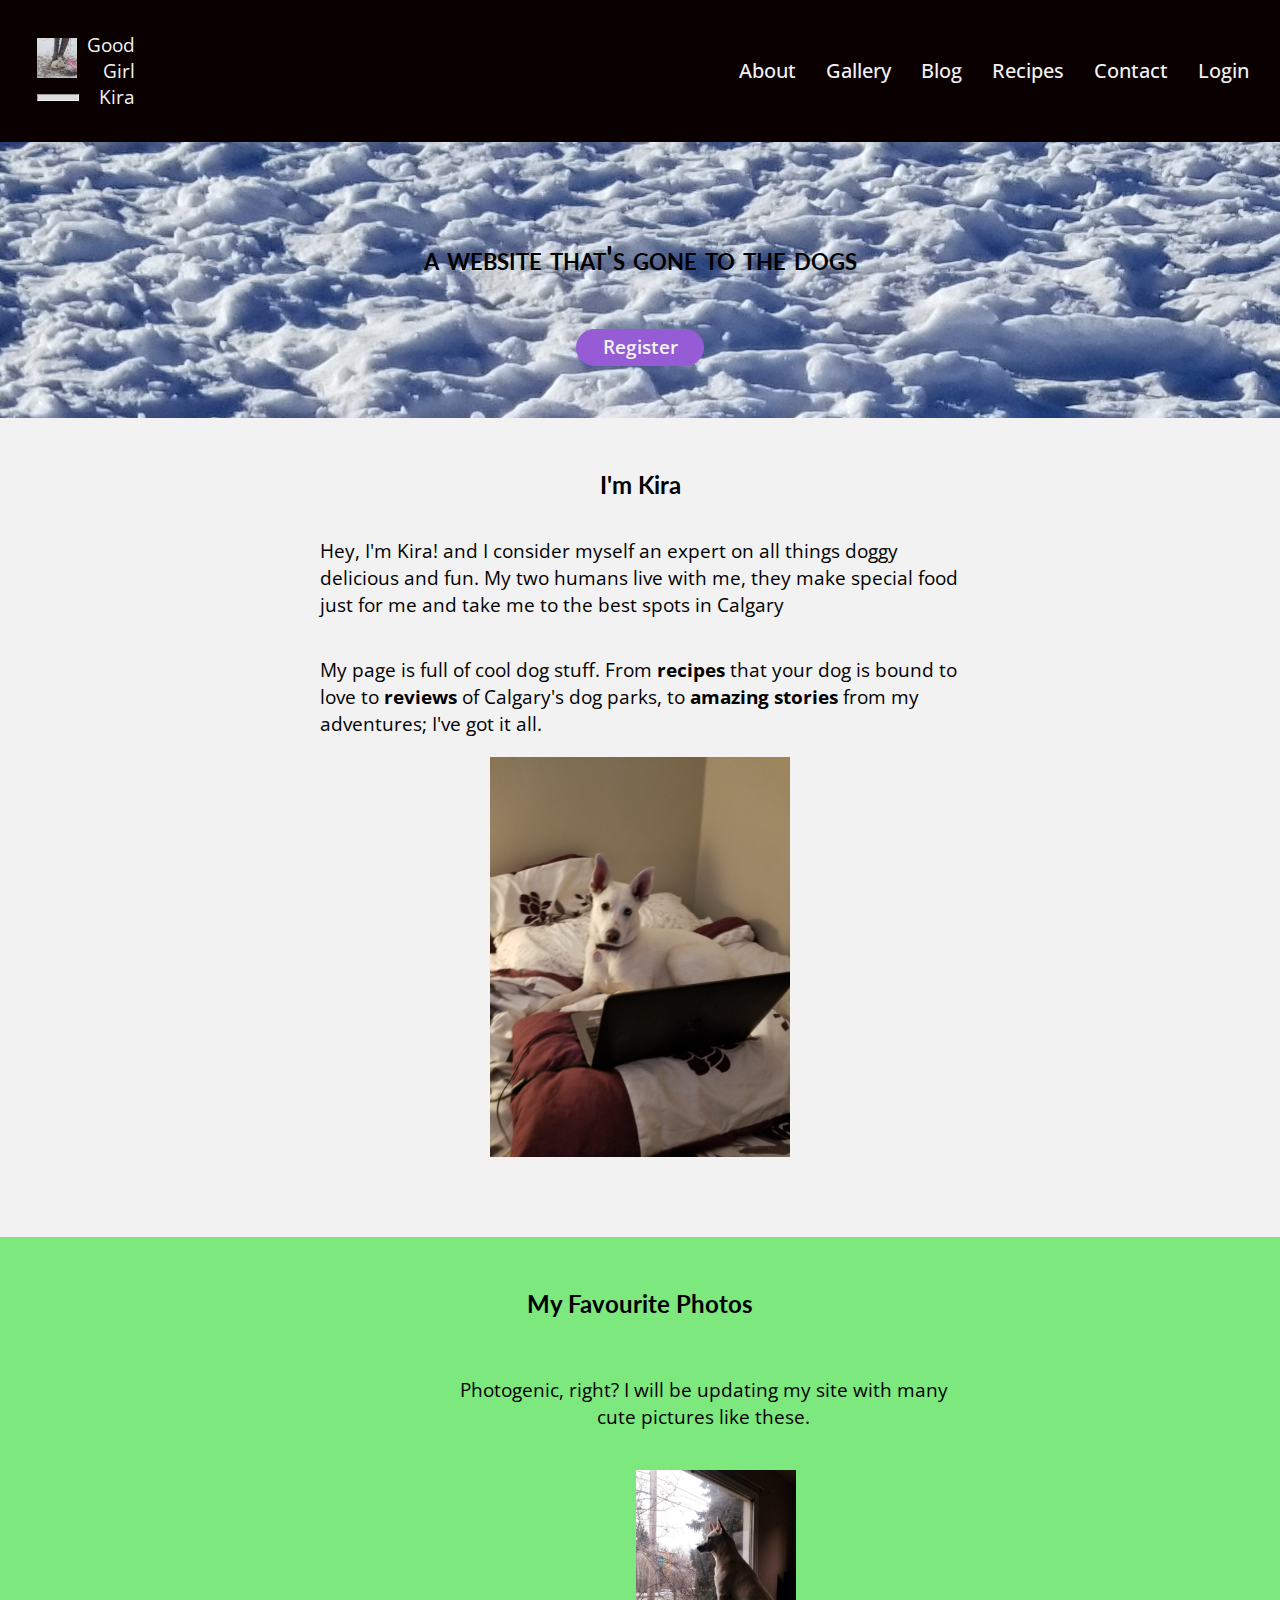
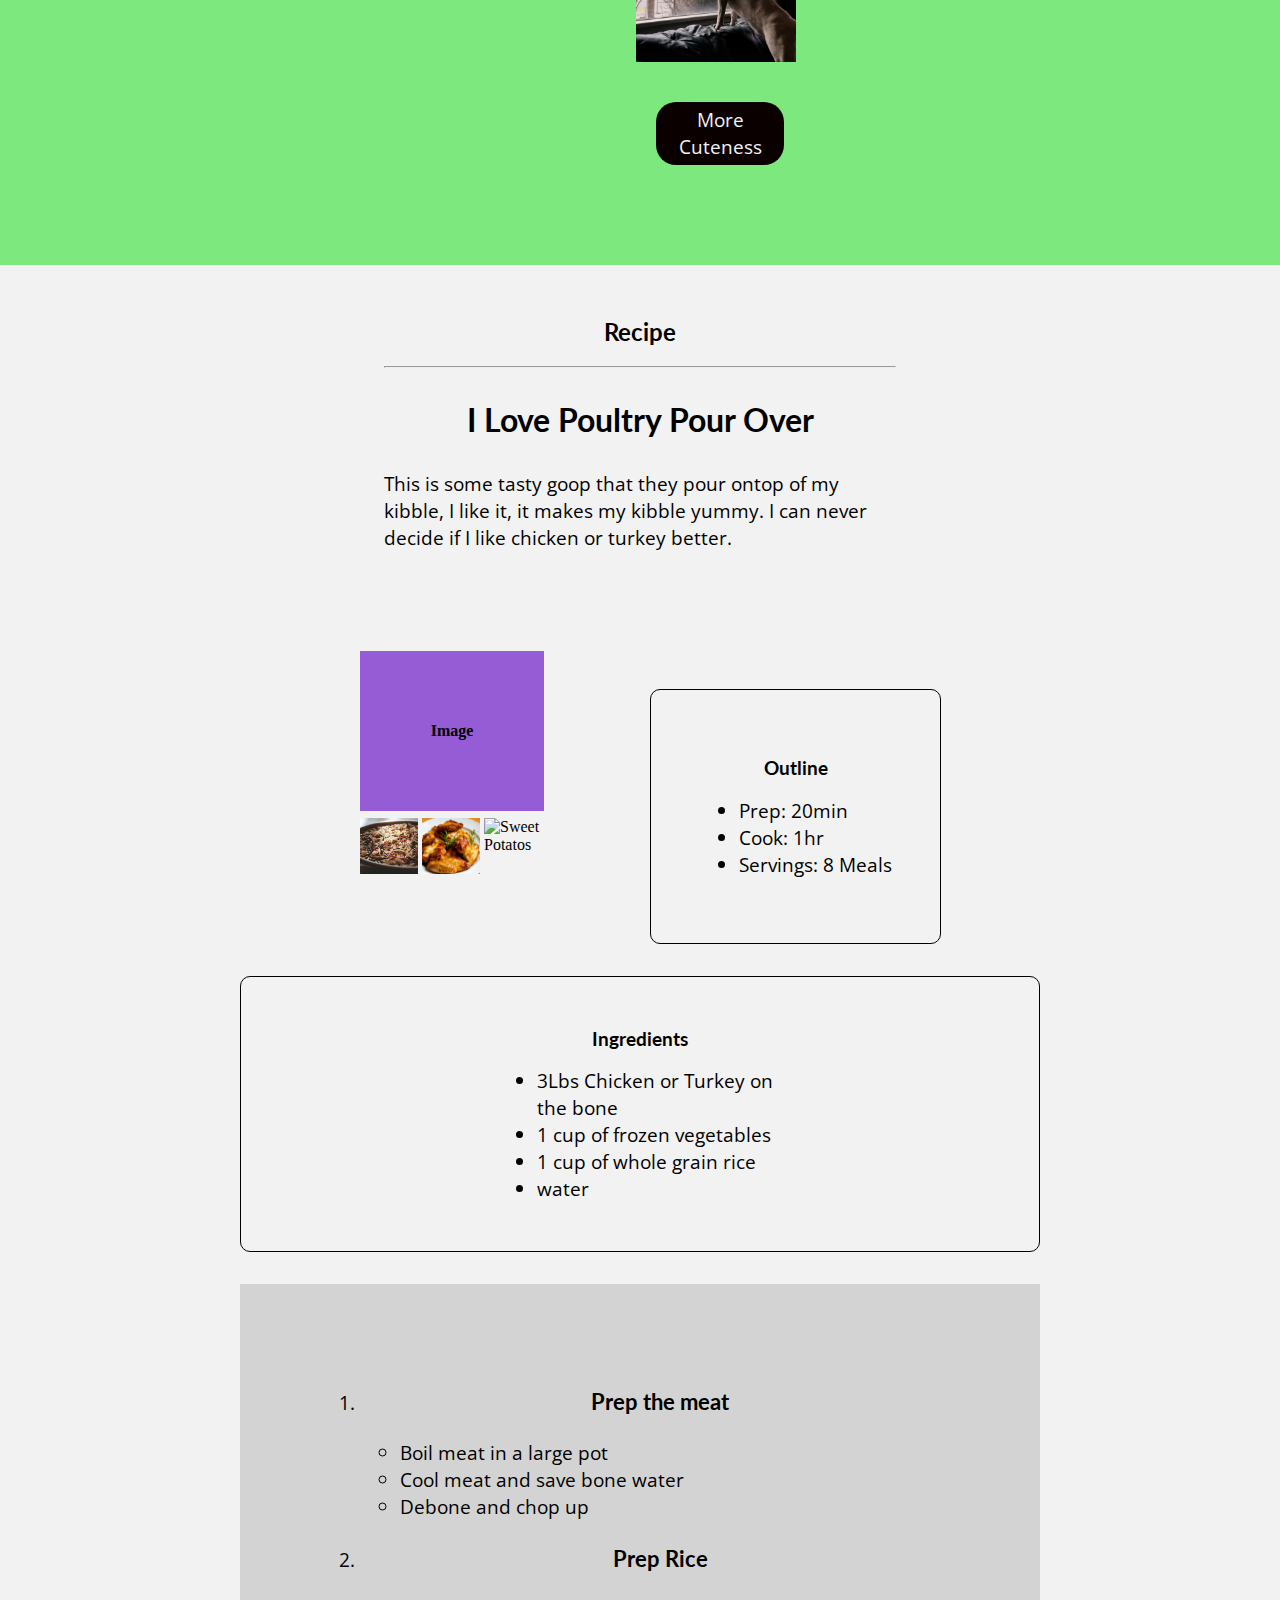
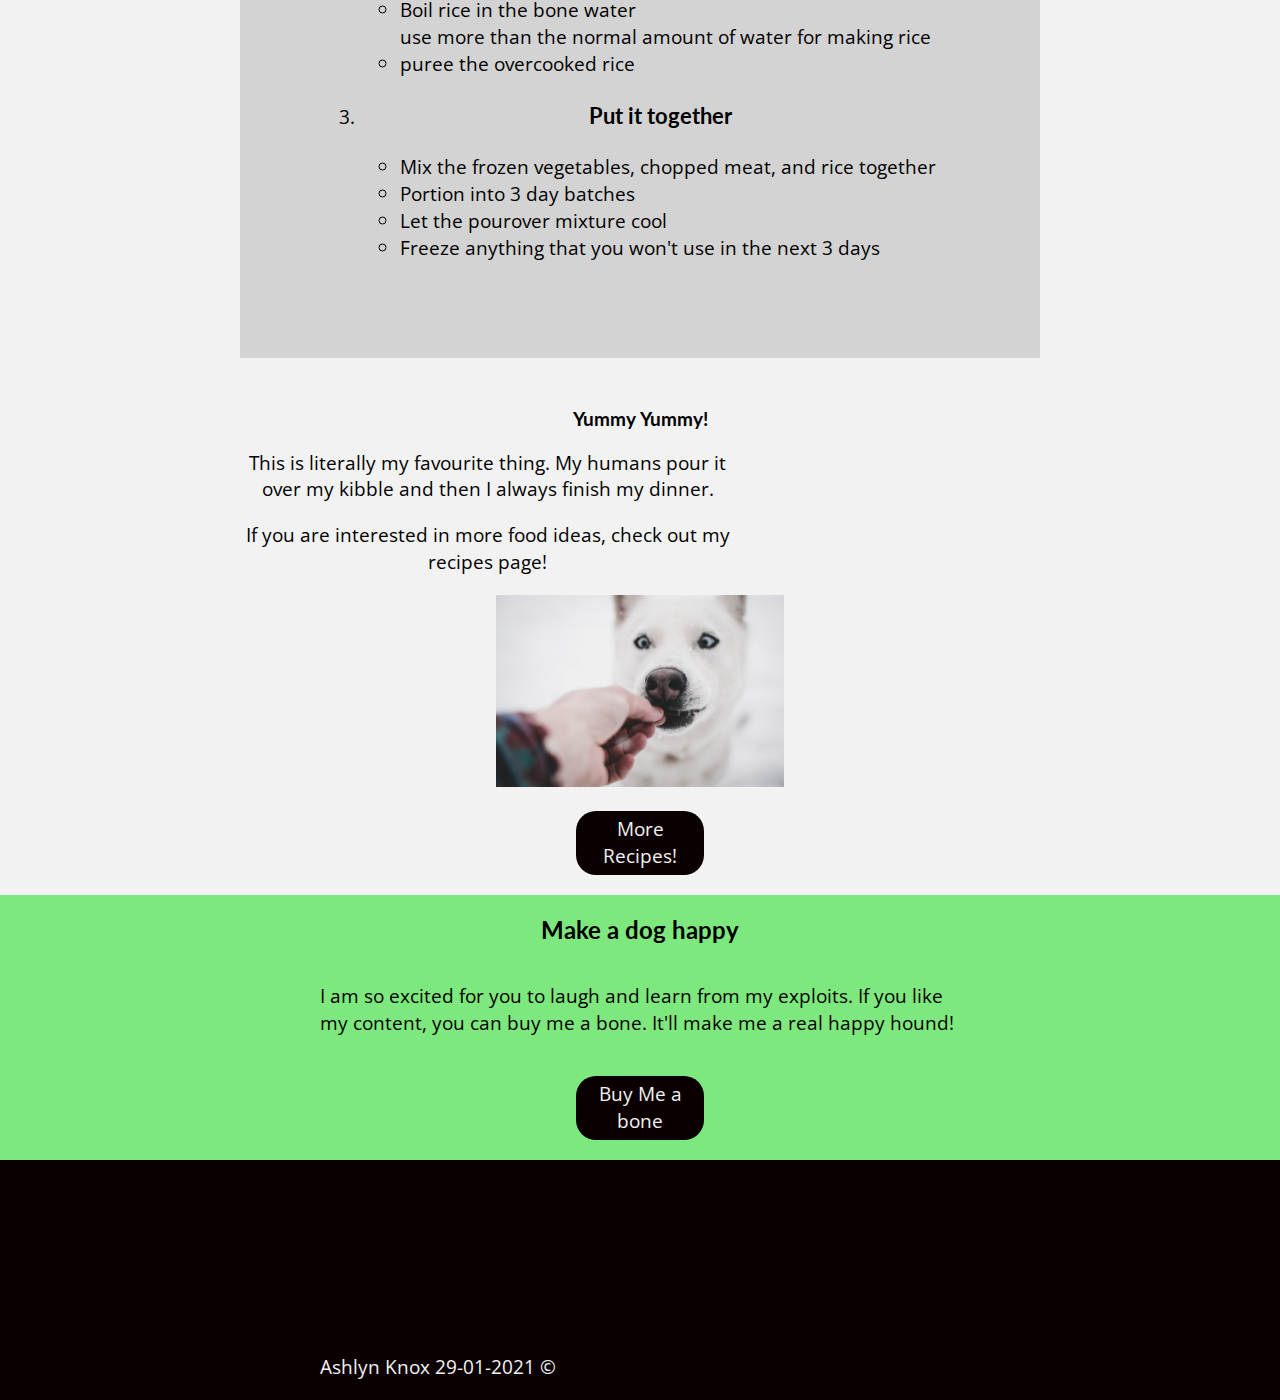
==== commit e30e7637: "Final versions of Readme, index, and style" ====
--- a/index.html
+++ b/index.html
@@ -1,168 +1,172 @@
 <!DOCTYPE html>
 <html lang="en">
-        <head>
-                <meta charset="UTF-8">
-                <meta name="viewport" content="width=device-width, initial-scale=1.0">
-                <title>Good Girl Kira</title>
-                <link rel="preload" href="style.css" as="style">
-                <link rel="stylesheet" href="style.css">
+  <head>
+    <meta charset="UTF-8">
+    <meta name="viewport" content="width=device-width, initial-scale=1.0">
+    <title>Good Girl Kira</title>
+    <link rel="preload" href="style.css" as="style">
+    <link rel="stylesheet" href="style.css">
 
-                <!--Fonts-->
-                <link rel="preconnect" href="https://fonts.gstatic.com">
-                <link href="https://fonts.googleapis.com/css2?family=Lato:wght@400;700&family=Open+Sans:ital,wght@0,300;0,400;0,600;1,700&display=swap" rel="stylesheet"> 
-                <!--Icons-->
-                <link rel="stylesheet" href="https://cdnjs.cloudflare.com/ajax/libs/font-awesome/4.7.0/css/font-awesome.min.css">
-        </head>
-        <body>
-                <!--Navigation-->
-                <div class="top-bar">
-                        <a href="index.html" class="site-logo">
-                                <img src="assets/images/tree-kira-3.jpg" class="logo" alt="kira infront of a tree">
-                                <span>Good</span>
-                                <span>Girl</span>
-                                <span>Kira</span>
-                                <hr class="block">
-                        </a>
-                        <nav class="container-nav">
-                                <!--Used to be checkbox nav at mobile size, will instead implement with javascript-->
-                                <ul class="nav-links">
-                                        <li><a href="#">About</a></li>
-                                        <li><a href="gallery.html">Gallery</a></li>
-                                        <li><a href="#">Blog</a></li>
-                                        <li><a href="#">Recipes</a></li>
-                                        <li><a href="https://github.com/ashlyn-knox">Contact</a></li>
-                                </ul>
-                        </nav>
-                </div>
-                <!--Hero Section-->
-                <header class="page-header">
+    <!--Fonts-->
+    <link rel="preconnect" href="https://fonts.gstatic.com">
+    <link href="https://fonts.googleapis.com/css2?family=Lato:wght@400;700&family=Open+Sans:ital,wght@0,300;0,400;0,600;1,700&display=swap" rel="stylesheet"> 
+    <!--Icons-->
+    <link rel="stylesheet" href="https://cdnjs.cloudflare.com/ajax/libs/font-awesome/4.7.0/css/font-awesome.min.css">
+  </head>
 
-                        <!--TODO: Add video and configure framerate-->
-                        <h1>a website that's gone to the dogs</h1>
-                        <button class="pop-button"><a href="#">Register</a></button>
-                </header>
-                <!--Main Content-->
-                <main>
-                        <!--About-->
-                        <section class="container-about">
-                                <div>
-                                        <h2>I'm Kira</h2>
-                                        <p>Hey, I'm Kira! and I consider myself an expert on all things doggy delicious and fun. My two humans live with me, they make special food just for me and take me to the best spots in Calgary</p>
-                                        <p>My page is <link rel="stylesheet" href="https://cdnjs.cloudflare.com/ajax/libs/font-awesome/4.7.0/css/font-awesome.min.css">full of cool dog stuff. From <strong>recipes</strong> that your dog is bound to love to <strong>reviews</strong> of Calgary's dog parks, to <strong>amazing stories</strong> from my adventures; I've got it all.</p>
-                                        <img src="assets/images/computer-kira-4.jpg" class="about-picture" alt="Kira sitting behind a laptop">
+  <body>
 
-                                </div>
-                                <!--Create a hierarchy of breadcrumbs to lead the user down the site, have one of those here-->
-                        </section>
+    <!--Navigation-->
+    <div class="top-bar">
+      <a href="index.html">
+        <div class="site-logo">
+          <img src="assets/images/tree-kira-3.jpg" class="logo" alt="kira infront of a tree">
+          <span>Good</span>
+          <span>Girl</span>
+          <span>Kira</span>
+          <hr class="block">
+        </div>
+      </a>
 
-                        <!--Gallery Teaser-->
-                        <section class="container-grid-photo">
-                                <!--To be replaced with by a blog update space-->
-                                <h2>My Favourite Photos</h2>
-                                <p>Photogenic, right? I will be updating my site with many cute pictures like these.</p>
-                                <img src="assets/images/grass-happy-kira-3.jpg" class="gallery-photo"alt="">
-                                <img src="assets/images/ears-kira.jpg" class="tall-rect-image" class="gallery-photo"alt="">
-                                <img src="assets/images/watchdog-kira-1.jpg" class="gallery-photo" alt="">
+      <nav class="container-nav">
+        <!-- I previously used to be checkbox nav at mobile size, will instead implement with javascript-->
+        <ul class="nav-links">
+          <li><a href="#">About</a></li>
+          <li><a href="gallery.html">Gallery</a></li>
+          <li><a href="#">Blog</a></li>
+          <li><a href="#">Recipes</a></li>
+          <li><a href="https://github.com/ashlyn-knox">Contact</a></li>
+          <li><a href="#">Login</a></li>
+        </ul>
+      </nav>
+    </div>
 
+    <!--Hero Section-->
+    <header class="page-header">
 
-                                <div>
-                                        <button><a href="gallery.html">More Cuteness</a></button>
-                                </div>
-                        </section>
-                        <!--Recipe Section-->
+      <!--TODO: Add video and configure framerate-->
+      <h1>a website that's gone to the dogs</h1>
+      <button class="pop-button"><a href="#">Register</a></button>
+    </header>
 
-                        <!--This will be on it's own page and replaced with a grid of cards for each recipe-->
-                        <section class="container-grid-recipe">
+    <!--Main Content-->
+    <main>
+      <!--About-->
+      <section class="container-about">
+          <h2>I'm Kira</h2>
+          <p>Hey, I'm Kira! and I consider myself an expert on all things doggy delicious and fun. My two humans live with me, they make special food just for me and take me to the best spots in Calgary</p>
+          <p>My page is <link rel="stylesheet" href="https://cdnjs.cloudflare.com/ajax/libs/font-awesome/4.7.0/css/font-awesome.min.css">full of cool dog stuff. From <strong>recipes</strong> that your dog is bound to love to <strong>reviews</strong> of Calgary's dog parks, to <strong>amazing stories</strong> from my adventures; I've got it all.</p>
+          <img src="assets/images/computer-kira-4.jpg" class="about-picture" alt="Kira sitting behind a laptop">
+        <!--Create a hierarchy of breadcrumbs to lead the user down the site, have one of those here-->
+      </section>
 
-                                <!--Title-->
-                                <div>
-                                        <h2>Recipe<h2>
-                                                        <hr>
-                                                        <h3 class="big-h3">I Love Poultry Pour Over</h3>
-                                                        <p>This is some tasty goop that they pour ontop of my kibble, I like it, it makes my kibble yummy. I can never decide if I like chicken or turkey better</p>
-                                </div>
-                                <!--Overview-->
-                                <div class="recipe-images">
-                                        <div class="image-placeholder">Image</div>
-                                        <div>
-                                                <!--TODO: Set up so the image block takes up central visual space-->
-                                                <img src="assets/images/rice.jpg" class="thumbnail" alt="Uncooked Rice">
-                                                <img src="assets/images/chicken.jpg" class="thumbnail"alt="Coked Chicken">
-                                                <img src="assets/images/sweet-potatos.jpg" class="thumbnail" alt="Sweet Potatos">
-                                        </div>
-                                </div>
+      <!--Gallery Teaser-->
+      <section class="container-grid-photo">
+        <!--To be replaced with by a blog update space-->
+        <h2>My Favourite Photos</h2>
+        <p>Photogenic, right? I will be updating my site with many cute pictures like these.</p>
+        <img src="assets/images/grass-happy-kira-3.jpg" class="gallery-photo"alt="">
+        <img src="assets/images/ears-kira.jpg" class="tall-rect-image" class="gallery-photo"alt="">
+        <img src="assets/images/watchdog-kira-1.jpg" class="gallery-photo" alt="">
+        <div>
+          <button><a href="gallery.html">More Cuteness</a></button>
+        </div>
+      </section>
 
-                                <aside class="recipe-outline">
-                                        <h3>Outline</h3>
-                                        <ul>
-                                                <li>Prep: 20min</li>
-                                                <li>Cook: 1hr</li>
-                                                <li>Servings: 8 Meals</li>
-                                        </ul>
-                                </aside>
+      <!--Recipe Section-->
 
-                                <!--Ingredients-->
-                                <div class="ingredients">
-                                        <h3>Ingredients</h3>
-                                        <ul>
-                                                <li>3Lbs Chicken or Turkey on the bone</li>
-                                                <li>1 cup of frozen vegetables</li>
-                                                <li>1 cup of whole grain rice</li>
-                                                <li>water</li>
-                                        </ul>
-                                </div>
-                                <!--Instructions-->
-                                <article>
+      <!--This will be on it's own page and replaced with a grid of cards for each recipe-->
+      <section class="container-grid-recipe">
+        <!--Title-->
+        <div>
+          <h2>Recipe<h2>
+              <hr>
+              <h3 class="big-h3">I Love Poultry Pour Over</h3>
+              <p>This is some tasty goop that they pour ontop of my kibble, I like it, it makes my kibble yummy. I can never decide if I like chicken or turkey better.</p>
+        </div>
+        <!--Overview-->
+        <div class="recipe-images">
+          <div class="image-placeholder">Image</div>
+          <div>
+            <!--TODO: Set up so the image block takes up central visual space-->
+            <img src="assets/images/rice.jpg" class="thumbnail" alt="Uncooked Rice">
+            <img src="assets/images/chicken.jpg" class="thumbnail"alt="Coked Chicken">
+            <img src="assets/images/sweet-potatos.jpg" class="thumbnail" alt="Sweet Potatos">
+          </div>
+        </div>
 
-                                        <ol>
-                                                <li><h3>Prep the meat</h3>
-                                                        <ul>
-                                                                <li>Boil meat in a large pot</li>
-                                                                <li>Cool meat and save bone water</li>
-                                                                <li>Debone and chop up</li>
-                                                        </ul>
-                                                </li>
-                                                <li><h3>Prep Rice</h3>
-                                                        <ul>
-                                                                <li>Boil rice in the bone water </br><srong>use more than the normal amount of water for making rice</strong></li>
-                                                                <li>puree the overcooked rice</li>
-                                                        </ul>
-                                                </li>
-                                                <li><h3>Put it together</h3>
-                                                        <ul>
-                                                                <li>Mix the frozen vegetables, chopped meat, and rice together</li>
-                                                                <li>Portion into 3 day batches</li>
-                                                                <li>Let the pourover mixture cool</li>
-                                                                <li>Freeze anything that you won't use in the next 3 days</li>
-                                                        </ul>
-                                                </li>
-                                        </ol>
-                                </article>
-                                <!--Concluding Notes-->
-                                <div class="recipe-footer">
-                                        <div class>
-                                                <h3>Yummy Yummy!</h3>
-                                                <p>This is literally my favourite thing. My humans pour it over my kibble and then I always finish my dinner.</p>
-                                                <p>If you are interested in more food ideas, check out my recipes page!</p>
-                                        </div>
-                                        <div><img src="assets/images/dog-eating-treat.jpg" alt=""></div>
-                                        <button><a href="recipes.html">More Recipes!</a></button>
-                                </div>
-                        </section>
+        <aside class="recipe-outline">
+          <h3>Outline</h3>
+          <ul>
+            <li>Prep: 20min</li>
+            <li>Cook: 1hr</li>
+            <li>Servings: 8 Meals</li>
+          </ul>
+        </aside>
 
-                        <!--Thank you section-->
-                        <section class="container-conclusion">
-                                <h2>Make a dog happy</h2>
-                                <!--Bone icon-->
-                                <i></i>
-                                <p>I am so excited for you to laugh and learn from my exploits. If you like my content, you can buy me a bone. It'll make me a real happy hound!</p>
-                                <button><a href="#">Buy Me a bone</a></button>
-                        </section>
-                </main>
-                <!--Footer-->
-                <footer>
-                        <!--Copyright Information-->
-                        <p>Ashlyn Knox 29-01-2021 &#169;</p>
-                </footer>
-        </body>
+        <!--Ingredients-->
+        <div class="ingredients">
+          <h3>Ingredients</h3>
+          <ul>
+            <li>3Lbs Chicken or Turkey on the bone</li>
+            <li>1 cup of frozen vegetables</li>
+            <li>1 cup of whole grain rice</li>
+            <li>water</li>
+          </ul>
+        </div>
+        <!--Instructions-->
+        <article>
+
+          <ol>
+            <li><h3>Prep the meat</h3>
+              <ul>
+                <li>Boil meat in a large pot</li>
+                <li>Cool meat and save bone water</li>
+                <li>Debone and chop up</li>
+              </ul>
+            </li>
+            <li><h3>Prep Rice</h3>
+              <ul>
+                <li>Boil rice in the bone water </br><srong>use more than the normal amount of water for making rice</strong></li>
+                <li>puree the overcooked rice</li>
+              </ul>
+            </li>
+            <li><h3>Put it together</h3>
+              <ul>
+                <li>Mix the frozen vegetables, chopped meat, and rice together</li>
+                <li>Portion into 3 day batches</li>
+                <li>Let the pourover mixture cool</li>
+                <li>Freeze anything that you won't use in the next 3 days</li>
+              </ul>
+            </li>
+          </ol>
+        </article>
+        <!--Concluding Notes-->
+        <div class="recipe-footer">
+          <div class>
+            <h3>Yummy Yummy!</h3>
+            <p>This is literally my favourite thing. My humans pour it over my kibble and then I always finish my dinner.</p>
+            <p>If you are interested in more food ideas, check out my recipes page!</p>
+          </div>
+          <div><img src="assets/images/dog-eating-treat.jpg" alt=""></div>
+          <button><a href="recipes.html">More Recipes!</a></button>
+        </div>
+      </section>
+
+      <!--Thank you section-->
+      <section class="container-conclusion">
+        <h2>Make a dog happy</h2>
+        <!--Bone icon-->
+        <i></i>
+        <p>I am so excited for you to laugh and learn from my exploits. If you like my content, you can buy me a bone. It'll make me a real happy hound!</p>
+        <button><a href="#">Buy Me a bone</a></button>
+      </section>
+    </main>
+
+    <!--Footer-->
+    <footer>
+      <!--Copyright Information-->
+      <p>Ashlyn Knox 29-01-2021 &#169;</p>
+    </footer>
+  </body>
 </html>
--- a/style.css
+++ b/style.css
@@ -2,138 +2,137 @@
 /*Custom Variables*/
 /*****************/
 :root {
-        --lightGreen: hsla(120, 77%, 93%, 0.7);
-        --green: hsla(120, 70%, 70%, 1);
-        --white: hsl(268, 2%, 95%);
-        --purple: hsl(268, 60%, 60%);
-        --black: hsl(0, 100%, 2%);
+  --lightGreen: hsla(120, 77%, 93%, 0.7);
+  --green: hsla(120, 70%, 70%, 1);
+  --white: hsl(268, 2%, 95%);
+  --purple: hsl(268, 60%, 60%);
+  --black: hsl(0, 100%, 2%);
 }
 
 /*Site Logo*/
 
 .site-logo {
-        margin: 2rem;
-        padding: 5px;
-
-        align-self: center;
-
-        align-items: center;
-
-        display:grid;
-        grid-gap: 10px;
-        grid-template-columns: max-content max-content;
-        grid-template-rows: repeat(3, 1rem);
-        grid-template-areas:
-        "two  one"
-        "two  three"
-        "five four";
+  margin: 2rem;
+  padding: 5px;
+
+  align-self: center;
+
+  align-items: center;
+
+  display:grid;
+  grid-gap: 10px;
+  grid-template-columns: max-content max-content;
+  grid-template-rows: repeat(3, 1rem);
+  grid-template-areas:
+  "two  one"
+  "two  three"
+  "five four";
 }
 
 .site-logo > :nth-child(1) {
-        grid-area: two;
+  grid-area: two;
 }
 .site-logo > :nth-child(2) {
-        grid-area: one;
-        justify-self: end;
+  grid-area: one;
+  justify-self: end;
 }
 .site-logo > :nth-child(3) {
-        grid-area: three;
-        justify-self: end;
+  grid-area: three;
+  justify-self: end;
 }
 .site-logo > :nth-child(4) {
-        grid-area: four;
-        justify-self:end;
+  grid-area: four;
+  justify-self:end;
 }
 .block {
-        grid-area: five;
-        height: 5px;
-        width: 100%;
-        color: var(--white);
-        background-color: hsl(218, 4%, 87%);
-        align-self: center;
-        justify-self: center;
+  grid-area: five;
+  height: 5px;
+  width: 100%;
+  color: var(--white);
+  background-color: hsl(218, 4%, 87%);
+  align-self: center;
+  justify-self: center;
 }
 .site-logo span {
-        color: var(--white);
+  color: var(--white);
 }
 
 /* Logo Interaction */
 .site-logo:hover {
-        /*Logo animation*/
-        animation-name: logo-animate;
-        animation-duration: 700ms;
-        animation-fill-mode: forwards;
+  /*Logo animation*/
+  animation-name: logo-animate;
+  animation-duration: 700ms;
+  animation-fill-mode: forwards;
 }
 
 @keyframes logo-animate {
-        100% {
-                opacity: 0.7;
-        }
+  100% {
+    opacity: 0.7;
+  }
 }
 
 /*Images and Shapes*/
 .image-placeholder {
-        width: calc(61.33*3px);
-        height: 10rem;
-        background-color: var(--purple);
-
-        display: flex;
-        justify-content: center;
-        align-items: center;
-        font-weight: 600;
+  width: calc(61.33*3px);
+  height: 10rem;
+  background-color: var(--purple);
+
+  display: flex;
+  justify-content: center;
+  align-items: center;
+  font-weight: 600;
 }
 img {
-        object-fit: cover;
-        max-height: 12rem;
+  object-fit: cover;
+  max-height: 12rem;
 }
 
 .gallery-photo {
-        min-width: 10rem;
+  min-width: 10rem;
 }
 
 .about-picture {
-        max-height: 25rem;
-}
-
+  max-height: 25rem;
+}
 
 .thumbnail {
-        width: 58px;
-        margin: 2px;
+  width: 58px;
+  margin: 2px;
 }
 
 .logo {
-        width: 40px;
-        max-height: 40px;
-        object-fit: cover;
-        justify-self: flex-start;
+  width: 40px;
+  max-height: 40px;
+  object-fit: cover;
+  justify-self: flex-start;
 }
 
 /************/
 /*Navigation*/
 /************/
 .top-bar {
-        width: 100vw;
-        margin: 0;
-        padding: 0;
-        display: flex;
-        flex-direction: row;
-        background-color: var(--black);
+  margin: 0;
+  padding: 0;
+  display: flex;
+  flex-direction: row;
+  background-color: var(--black);
+  position: block;
 }
 
 .container-nav {
-        display: flex;
-        justify-content: flex-end;
-        align-items: center;
-        flex-grow: 1;
+  display: flex;
+  justify-content: flex-end;
+  align-items: center;
+  flex-grow: 1;
 }
 
 .nav-links {
-        display: flex;
-        flex-direction: column;
-        flex-wrap: wrap;
-        color: whitesmoke;
-        font-size: 12px;
-        margin-right: 1rem;
+  display: flex;
+  flex-direction: column;
+  flex-wrap: wrap;
+  color: whitesmoke;
+  font-size: 12px;
+  margin-right: 1rem;
 }
 
 /********/
@@ -141,167 +140,166 @@
 /********/
 
 body {
-        box-sizing: border-box;
-        margin: 0 auto;
-        padding: 0;
-        background-color: var(--white);
-        overflow: hidden;
+  box-sizing: border-box;
+  margin: 0 auto;
+  padding: 0;
+  background-color: var(--white);
+
 }
 
 main {
-        display: flex;
-        flex-direction: column;
-        margin: 0;
+  display: flex;
+  flex-direction: column;
+  margin: 0;
 }
 
 main > :nth-child(even) {
-        margin: 0;
-        background-color: var(--green);
+  margin: 0;
+  background-color: var(--green);
 }
 
 /* header and footer layout */
 .page-header {
-        /* Change this in favour of an image or pattern */
-        background-color: var(--green);
-        height: 10rem;
-        padding: 0 0 4rem 0;
-        width: 100vw;
-        display: flex;
-        flex-direction: column;
-        justify-content: flex-end;
-        align-items: center;
+  /*background will be embedded video*/
+  background-image: url("assets/images/basketball-kira-4.jpg");
+  object-fit: cover;
+  min-height: 10rem;
+  padding: 2rem 0 2rem 0;
+  display: flex;
+  flex-direction: column;
+  justify-content: flex-end;
+  align-items: center;
+
 }
 .page-header > h1 {
-        font-variant: small-caps; 
-        font-size: 4rem;
+  margin: 2rem;
+  margin-top: 4rem;
+  font-variant: small-caps; 
 }
 footer {
-        background-color: var(--black);
-        color: var(--white);
-        min-height: 15rem;
-        max-height: 20rem;
-        max-width: 100vw;
-        display: flex;
-        align-items: flex-end;
-        justify-content: center;
+  background-color: var(--black);
+  color: var(--white);
+  min-height: 15rem;
+  max-height: 20rem;
+  max-width: 100vw;
+  display: flex;
+  align-items: flex-end;
+  justify-content: center;
 }
 
 /* Grid Containers Containers */
 
 .container-about {
-        padding: 5rem 0 5rem 0;
-
-        display: flex;
-        flex-direction: column;
-        align-items: center;
-        text-align: center;
+  padding: 2rem 0 5rem 0;
+
+  display: flex;
+  flex-direction: column;
+  align-items: center;
 }
 /****** Photos Layout ******/
 
 .container-grid-photo {
-        padding: 5rem;
-        text-align: center;
-        justify-content: center;
-
-        display: grid;
-        grid-gap: 10px;
-        grid-template-columns: 1fr 1fr;
-
-        grid-template-areas:
-        "title title"
-        "text  text"
-        "col1  col1"
-        "col2  col3"
-        "act   act";
+  padding: 2rem 0 5rem 0;
+  text-align: center;
+  justify-content: center;
+
+  display: grid;
+  grid-gap: 10px;
+  grid-template-columns: 1fr 1fr;
+
+  grid-template-areas:
+  "title title"
+  "text  text"
+  "col1  col1"
+  "col2  col3"
+  "act   act";
 }
 
 .container-grid-photo > h2 {
-        grid-area: title;
+  grid-area: title;
 }
 .container-grid-photo > p {
-        grid-area: text;
+  grid-area: text;
 
 }
 .container-grid-photo > :nth-child(3) {
-        grid-area: col1;
-        justify-self: center;
-        object-fit: cover;
+  grid-area: col1;
+  justify-self: center;
+  object-fit: cover;
 }
 .container-grid-photo > button {
-        grid-area: act;
+  grid-area: act;
 }
 
 /****** Recipe Layout ******/
 .container-grid-recipe > :nth-child(1) {
-        text-align: center;
-        padding: 5rem;
+  padding: 2rem 0 5rem 0;
 }
 
 /*ingredients*/
 .container-grid-recipe > :nth-child(4) {
-        justify-content: center;
-        padding: 1rem;
+  justify-content: center;
+  padding: 1rem;
 
 }
 /*instructions*/
 .container-grid-recipe > :nth-child(5) {
-        background-color: lightgrey;
-        padding: 5rem;
-        margin: 2rem 0;
+  background-color: lightgrey;
+  padding: 5rem;
+  margin: 2rem 0;
 }
 .recipe-footer {
-        display: flex;
-        flex-direction: column;
-        justify-content: center;
-        align-items: center;
-        text-align: center;
+  display: flex;
+  flex-direction: column;
+  justify-content: center;
+  align-items: center;
+  text-align: center;
 }
 
 .container-grid-recipe {
-        display: flex;
-        flex-direction: column;
-        align-content: center;
+  display: flex;
+  flex-direction: column;
+  align-content: center;
 }
 .container-grid-recipe > :nth-child(1) {
 
-        align-self: center;
-        justify-self: center;
-        text-align: center;
+  align-self: center;
+  justify-self: center;
 }
 
 .recipe-images {
-        align-self: flex-end;
-
-        display: grid;
-        grid-template-columns: repeat(2, 1fr);
-        grid-gap: 10px;
+  align-self: flex-end;
+
+  display: grid;
+  grid-template-columns: repeat(2, 1fr);
+  grid-gap: 10px;
 }
 .recipe-images > :nth-child(1) {
-        justify-self: end;
+  justify-self: end;
 }
 .recipe-images > :nth-child(2) {
-        display: flex;
-        flex-direction: column;
-        justify-self: start;
+  display: flex;
+  flex-direction: column;
+  justify-self: start;
 }
 .recipe-outline {
-        align-self: center;
-        text-align: justify;
-
-        border: solid 1px;
-        border-radius: 10px;
-        max-height: 10rem;
-        padding: 3rem;
-        margin: 10px;
-        margin-top: 1rem;
+  align-self: center;
+  text-align: justify;
+
+  border: solid 1px;
+  border-radius: 10px;
+  max-height: 10rem;
+  padding: 3rem;
+  margin: 10px;
+  margin-top: 1rem;
 }
 
 /*Thank you Message footer*/
 .container-conclusion {
-        display: flex;
-        flex-direction: column;
-        justify-content: center;
-        align-items: center;
+  display: flex;
+  flex-direction: column;
+  justify-content: center;
+  align-items: center;
 }
 
 /****************/
@@ -310,203 +308,209 @@
 
 @media screen and (min-width: 35rem) {
 
-        .nav-links {
-                flex-direction: row;
-                justify-content: end;
-        }
-
-        .page-header {
-                height: 30rem;
-        }
-        /* Desktop Photo Section */
-        .container-grid-photo {
-                margin: 0;
-                grid-template-columns: repeat(3, min-content);
-                grid-gap: 20px;
-                max-width: 100vw;
-                justify-content: center;
-
-                display: grid;
-                grid-template-areas:
-                "title title title"
-                "text  text   text"
-                "col1  col2  col3"
-                ".   act     .";
-        }       
-        .container-grid-photo > :nth-child(1) {
-                text-align: center;
-
-                grid-area: title;
-                justify-items: center;
-        }
-        .container-grid-photo > :nth-child(2) {
-                grid-area: text;
-                text-align: center;
-        }
-        .container-grid-photo > :nth-child(3) {
-                grid-area: col1;
-        }
-        .container-grid-photo > :nth-child(4) {
-                grid-area: col3;
-        }
-        .container-grid-photo > :nth-child(5) {
-                grid-area: col2;
-        }
-        .container-grid-photo > :nth-child(6) {
-                grid-area: act;
-                justify-content: center;
-                text-align: center;
-        }
-
-        /**** Desktop Recipes Section ****/
-        .container-grid-recipe {
-                margin: auto;
-                justify-self: center;
-                max-width: 50rem;
-
-                justify-content: center;
-
-                display: grid;
-                grid-template-columns: 1fr 1fr;
-                grid-template-areas:
-                "title  title"
-                "images outline"
-                "ingrid ingrid"
-                "steps  steps"
-                "foot   foot";
-        }
-        .container-grid-recipe > :nth-child(1) {
-                grid-area: title;
-        }
-        .recipe-images {
-                justify-self: end;
-                align-self: end;
-                margin-right: 6rem;
-
-
-                display: grid;
-                grid-row-gap: 5px;
-                grid-template-columns: 1fr;
-                grid-template-rows: 1fr 1fr;
-        }
-
-        /* TODO after figuring out all of images, declare image sizes in one place*/
-        .recipe-images > :nth-child(2) {
-                flex-direction: row;
-                max-height: 60px;
-        }
-        .container-grid-recipe > .recipe-outline {
-                grid-area: outline;
-                justify-self: start;
-                align-content: start;
-        }
-        .container-grid-recipe > .ingredients {
-                border: solid 1px;
-                border-radius: 10px;
-
-
-                grid-area: ingrid;
-                justify-self: center;
-                padding: 2rem 16rem;
-        }
-
-        /*instructions steps*/
-        .container-grid-recipe > :nth-child(5) {
-                grid-area: steps;
-        }
-        .recipe-footer {
-                grid-area: foot;
-        }
-}
+  .nav-links {
+    flex-direction: row;
+    justify-content: end;
+  }
+
+  .page-header {
+    max-height: 40rem;
+  }
+  /* Desktop Photo Section */
+  .container-grid-photo {
+    margin: 0;
+    grid-template-columns: repeat(3, min-content);
+    grid-gap: 20px;
+    max-width: 100vw;
+    justify-content: center;
+
+    display: grid;
+    grid-template-areas:
+    "title title title"
+    "text  text   text"
+    "col1  col2  col3"
+    ".   act     .";
+  }       
+  .container-grid-photo > :nth-child(1) {
+
+    grid-area: title;
+    justify-items: center;
+    align-items: center;
+  }
+  .container-grid-photo > :nth-child(2) {
+    grid-area: text;
+    text-align: center;
+  }
+  .container-grid-photo > :nth-child(3) {
+    grid-area: col1;
+  }
+  .container-grid-photo > :nth-child(4) {
+    grid-area: col3;
+  }
+  .container-grid-photo > :nth-child(5) {
+    grid-area: col2;
+  }
+  .container-grid-photo > :nth-child(6) {
+    grid-area: act;
+    justify-content: center;
+    text-align: center;
+  }
+
+  /**** Desktop Recipes Section ****/
+  .container-grid-recipe {
+    margin: auto;
+    justify-self: center;
+    max-width: 50rem;
+
+    justify-content: center;
+
+    display: grid;
+    grid-template-columns: 1fr 1fr;
+    grid-template-areas:
+    "title  title"
+    "images outline"
+    "ingrid ingrid"
+    "steps  steps"
+    "foot   foot";
+  }
+  .container-grid-recipe > :nth-child(1) {
+    grid-area: title;
+    max-width: 40vw;
+  }
+
+  .recipe-images {
+    justify-self: end;
+    align-self: end;
+    margin-right: 6rem;
+
+    display: grid;
+    grid-row-gap: 5px;
+    grid-template-columns: 1fr;
+    grid-template-rows: 1fr 1fr;
+  }
+
+  /* TODO after figuring out all of images, declare image sizes in one place*/
+  .recipe-images > :nth-child(2) {
+    flex-direction: row;
+    max-height: 60px;
+  }
+  .container-grid-recipe > .recipe-outline {
+    grid-area: outline;
+    justify-self: start;
+    align-content: start;
+  }
+  .container-grid-recipe > .ingredients {
+    border: solid 1px;
+    border-radius: 10px;
+
+
+    grid-area: ingrid;
+    justify-self: center;
+    padding: 2rem 16rem;
+  }
+
+  /*instructions steps*/
+  .container-grid-recipe > :nth-child(5) {
+    grid-area: steps;
+  }
+  .recipe-footer {
+    grid-area: foot;
+  }
+}
+
 
 /************/
 /*Typography*/
 /************/
 
 h1, h2, h3, button {
-        font-family: 'Lato', sans-serif;
+  font-family: 'Lato', sans-serif;
+  text-align: center;
 }
 
 p, li, a {
-        font-family: 'Open Sans', sans-serif;
+  font-family: 'Open Sans', sans-serif;
+  line-height: 1.4;
+  font-size: 1.2rem;
+
 }
 p {
-        max-width: 95ch;
+  width: clamp(45ch, 50%, 75ch);
 }
 a {
-        text-decoration: none;
+  text-decoration: none;
 }
 
 .big-h3 {
-        font-size: 4rem;
+  font-size: clamp(2rem, 50%, 4rem);
 }
 
 /* Links */
 .nav-links a {
-        color: var(--white);
-        font-weight: 500;
-        font-size: 20px;
-        padding: 10px;
+  color: var(--white);
+  font-weight: 500;
+  font-size: 20px;
+  padding: 10px;
 }
 .nav-links li {
-        margin: 5px;
-        list-style-type: none;
+  margin: 5px;
+  list-style-type: none;
 }
 .nav-links a:hover {
-        animation-name: nav-hover;
-        animation-duration: 700ms;
-        animation-fill-mode: forwards;
+  animation-name: nav-hover;
+  animation-duration: 700ms;
+  animation-fill-mode: forwards;
 }
 
 @keyframes nav-hover {
-        100% {
-                background-color: var(--purple);
-                color: hsl(268, 0%, 100%);
-                opacity: 0.7;
-        }
+  100% {
+    background-color: var(--purple);
+    color: hsl(268, 0%, 100%);
+    opacity: 0.7;
+  }
 }
 /* Buttons */
 button {
-        background-color: var(--black);
-        color: white;
-        width: 8rem;
-        margin: 20px;
-        border: none;
-        border-radius: 20px;
-        padding: 5px 20px 5px 20px;
+  background-color: var(--black);
+  color: white;
+  width: 8rem;
+  margin: 20px;
+  border: none;
+  border-radius: 20px;
+  padding: 5px 20px 5px 20px;
 }
 
 button:hover {
-        animation-name: button-hover;
-        animation-duration: 700ms;
-        animation-fill-mode: forwards;
+  animation-name: button-hover;
+  animation-duration: 700ms;
+  animation-fill-mode: forwards;
 }
 button a {
-        color: var(--white);
+  color: var(--white);
 }
 .pop-button {
-        background-color: var(--purple);
-        font-weight: 600;
+  background-color: var(--purple);
+  font-weight: 600;
 }
 
 .pop-button:hover {
-        animation-name: pop-button-hover;
-        animation-duration: 700ms;
-        animation-fill-mode: forwards;
+  animation-name: pop-button-hover;
+  animation-duration: 700ms;
+  animation-fill-mode: forwards;
 }
 
 /* Button Interaction */
 @keyframes button-hover {
-        100% {
-                background-color: var(--purple);
-                color: hsl(268, 0%, 100%);
-                opacity: 0.7;
-        }
+  100% {
+    background-color: var(--purple);
+    color: hsl(268, 0%, 100%);
+    opacity: 0.7;
+  }
 }
 @keyframes pop-button-hover {
-        100% {
-                background-color: var(--black);
-                color: hsl(268, 0%, 100%);
-                opacity: 0.7;
-        }
-}
+  100% {
+    background-color: var(--black);
+    color: hsl(268, 0%, 100%);
+    opacity: 0.7;
+  }
+}
--- a/style.css
+++ b/style.css
@@ -2,138 +2,137 @@
 /*Custom Variables*/
 /*****************/
 :root {
-        --lightGreen: hsla(120, 77%, 93%, 0.7);
-        --green: hsla(120, 70%, 70%, 1);
-        --white: hsl(268, 2%, 95%);
-        --purple: hsl(268, 60%, 60%);
-        --black: hsl(0, 100%, 2%);
+  --lightGreen: hsla(120, 77%, 93%, 0.7);
+  --green: hsla(120, 70%, 70%, 1);
+  --white: hsl(268, 2%, 95%);
+  --purple: hsl(268, 60%, 60%);
+  --black: hsl(0, 100%, 2%);
 }
 
 /*Site Logo*/
 
 .site-logo {
-        margin: 2rem;
-        padding: 5px;
-
-        align-self: center;
-
-        align-items: center;
-
-        display:grid;
-        grid-gap: 10px;
-        grid-template-columns: max-content max-content;
-        grid-template-rows: repeat(3, 1rem);
-        grid-template-areas:
-        "two  one"
-        "two  three"
-        "five four";
+  margin: 2rem;
+  padding: 5px;
+
+  align-self: center;
+
+  align-items: center;
+
+  display:grid;
+  grid-gap: 10px;
+  grid-template-columns: max-content max-content;
+  grid-template-rows: repeat(3, 1rem);
+  grid-template-areas:
+  "two  one"
+  "two  three"
+  "five four";
 }
 
 .site-logo > :nth-child(1) {
-        grid-area: two;
+  grid-area: two;
 }
 .site-logo > :nth-child(2) {
-        grid-area: one;
-        justify-self: end;
+  grid-area: one;
+  justify-self: end;
 }
 .site-logo > :nth-child(3) {
-        grid-area: three;
-        justify-self: end;
+  grid-area: three;
+  justify-self: end;
 }
 .site-logo > :nth-child(4) {
-        grid-area: four;
-        justify-self:end;
+  grid-area: four;
+  justify-self:end;
 }
 .block {
-        grid-area: five;
-        height: 5px;
-        width: 100%;
-        color: var(--white);
-        background-color: hsl(218, 4%, 87%);
-        align-self: center;
-        justify-self: center;
+  grid-area: five;
+  height: 5px;
+  width: 100%;
+  color: var(--white);
+  background-color: hsl(218, 4%, 87%);
+  align-self: center;
+  justify-self: center;
 }
 .site-logo span {
-        color: var(--white);
+  color: var(--white);
 }
 
 /* Logo Interaction */
 .site-logo:hover {
-        /*Logo animation*/
-        animation-name: logo-animate;
-        animation-duration: 700ms;
-        animation-fill-mode: forwards;
+  /*Logo animation*/
+  animation-name: logo-animate;
+  animation-duration: 700ms;
+  animation-fill-mode: forwards;
 }
 
 @keyframes logo-animate {
-        100% {
-                opacity: 0.7;
-        }
+  100% {
+    opacity: 0.7;
+  }
 }
 
 /*Images and Shapes*/
 .image-placeholder {
-        width: calc(61.33*3px);
-        height: 10rem;
-        background-color: var(--purple);
-
-        display: flex;
-        justify-content: center;
-        align-items: center;
-        font-weight: 600;
+  width: calc(61.33*3px);
+  height: 10rem;
+  background-color: var(--purple);
+
+  display: flex;
+  justify-content: center;
+  align-items: center;
+  font-weight: 600;
 }
 img {
-        object-fit: cover;
-        max-height: 12rem;
+  object-fit: cover;
+  max-height: 12rem;
 }
 
 .gallery-photo {
-        min-width: 10rem;
+  min-width: 10rem;
 }
 
 .about-picture {
-        max-height: 25rem;
-}
-
+  max-height: 25rem;
+}
 
 .thumbnail {
-        width: 58px;
-        margin: 2px;
+  width: 58px;
+  margin: 2px;
 }
 
 .logo {
-        width: 40px;
-        max-height: 40px;
-        object-fit: cover;
-        justify-self: flex-start;
+  width: 40px;
+  max-height: 40px;
+  object-fit: cover;
+  justify-self: flex-start;
 }
 
 /************/
 /*Navigation*/
 /************/
 .top-bar {
-        width: 100vw;
-        margin: 0;
-        padding: 0;
-        display: flex;
-        flex-direction: row;
-        background-color: var(--black);
+  margin: 0;
+  padding: 0;
+  display: flex;
+  flex-direction: row;
+  background-color: var(--black);
+  position: block;
 }
 
 .container-nav {
-        display: flex;
-        justify-content: flex-end;
-        align-items: center;
-        flex-grow: 1;
+  display: flex;
+  justify-content: flex-end;
+  align-items: center;
+  flex-grow: 1;
 }
 
 .nav-links {
-        display: flex;
-        flex-direction: column;
-        flex-wrap: wrap;
-        color: whitesmoke;
-        font-size: 12px;
-        margin-right: 1rem;
+  display: flex;
+  flex-direction: column;
+  flex-wrap: wrap;
+  color: whitesmoke;
+  font-size: 12px;
+  margin-right: 1rem;
 }
 
 /********/
@@ -141,167 +140,166 @@
 /********/
 
 body {
-        box-sizing: border-box;
-        margin: 0 auto;
-        padding: 0;
-        background-color: var(--white);
-        overflow: hidden;
+  box-sizing: border-box;
+  margin: 0 auto;
+  padding: 0;
+  background-color: var(--white);
+
 }
 
 main {
-        display: flex;
-        flex-direction: column;
-        margin: 0;
+  display: flex;
+  flex-direction: column;
+  margin: 0;
 }
 
 main > :nth-child(even) {
-        margin: 0;
-        background-color: var(--green);
+  margin: 0;
+  background-color: var(--green);
 }
 
 /* header and footer layout */
 .page-header {
-        /* Change this in favour of an image or pattern */
-        background-color: var(--green);
-        height: 10rem;
-        padding: 0 0 4rem 0;
-        width: 100vw;
-        display: flex;
-        flex-direction: column;
-        justify-content: flex-end;
-        align-items: center;
+  /*background will be embedded video*/
+  background-image: url("assets/images/basketball-kira-4.jpg");
+  object-fit: cover;
+  min-height: 10rem;
+  padding: 2rem 0 2rem 0;
+  display: flex;
+  flex-direction: column;
+  justify-content: flex-end;
+  align-items: center;
+
 }
 .page-header > h1 {
-        font-variant: small-caps; 
-        font-size: 4rem;
+  margin: 2rem;
+  margin-top: 4rem;
+  font-variant: small-caps; 
 }
 footer {
-        background-color: var(--black);
-        color: var(--white);
-        min-height: 15rem;
-        max-height: 20rem;
-        max-width: 100vw;
-        display: flex;
-        align-items: flex-end;
-        justify-content: center;
+  background-color: var(--black);
+  color: var(--white);
+  min-height: 15rem;
+  max-height: 20rem;
+  max-width: 100vw;
+  display: flex;
+  align-items: flex-end;
+  justify-content: center;
 }
 
 /* Grid Containers Containers */
 
 .container-about {
-        padding: 5rem 0 5rem 0;
-
-        display: flex;
-        flex-direction: column;
-        align-items: center;
-        text-align: center;
+  padding: 2rem 0 5rem 0;
+
+  display: flex;
+  flex-direction: column;
+  align-items: center;
 }
 /****** Photos Layout ******/
 
 .container-grid-photo {
-        padding: 5rem;
-        text-align: center;
-        justify-content: center;
-
-        display: grid;
-        grid-gap: 10px;
-        grid-template-columns: 1fr 1fr;
-
-        grid-template-areas:
-        "title title"
-        "text  text"
-        "col1  col1"
-        "col2  col3"
-        "act   act";
+  padding: 2rem 0 5rem 0;
+  text-align: center;
+  justify-content: center;
+
+  display: grid;
+  grid-gap: 10px;
+  grid-template-columns: 1fr 1fr;
+
+  grid-template-areas:
+  "title title"
+  "text  text"
+  "col1  col1"
+  "col2  col3"
+  "act   act";
 }
 
 .container-grid-photo > h2 {
-        grid-area: title;
+  grid-area: title;
 }
 .container-grid-photo > p {
-        grid-area: text;
+  grid-area: text;
 
 }
 .container-grid-photo > :nth-child(3) {
-        grid-area: col1;
-        justify-self: center;
-        object-fit: cover;
+  grid-area: col1;
+  justify-self: center;
+  object-fit: cover;
 }
 .container-grid-photo > button {
-        grid-area: act;
+  grid-area: act;
 }
 
 /****** Recipe Layout ******/
 .container-grid-recipe > :nth-child(1) {
-        text-align: center;
-        padding: 5rem;
+  padding: 2rem 0 5rem 0;
 }
 
 /*ingredients*/
 .container-grid-recipe > :nth-child(4) {
-        justify-content: center;
-        padding: 1rem;
+  justify-content: center;
+  padding: 1rem;
 
 }
 /*instructions*/
 .container-grid-recipe > :nth-child(5) {
-        background-color: lightgrey;
-        padding: 5rem;
-        margin: 2rem 0;
+  background-color: lightgrey;
+  padding: 5rem;
+  margin: 2rem 0;
 }
 .recipe-footer {
-        display: flex;
-        flex-direction: column;
-        justify-content: center;
-        align-items: center;
-        text-align: center;
+  display: flex;
+  flex-direction: column;
+  justify-content: center;
+  align-items: center;
+  text-align: center;
 }
 
 .container-grid-recipe {
-        display: flex;
-        flex-direction: column;
-        align-content: center;
+  display: flex;
+  flex-direction: column;
+  align-content: center;
 }
 .container-grid-recipe > :nth-child(1) {
 
-        align-self: center;
-        justify-self: center;
-        text-align: center;
+  align-self: center;
+  justify-self: center;
 }
 
 .recipe-images {
-        align-self: flex-end;
-
-        display: grid;
-        grid-template-columns: repeat(2, 1fr);
-        grid-gap: 10px;
+  align-self: flex-end;
+
+  display: grid;
+  grid-template-columns: repeat(2, 1fr);
+  grid-gap: 10px;
 }
 .recipe-images > :nth-child(1) {
-        justify-self: end;
+  justify-self: end;
 }
 .recipe-images > :nth-child(2) {
-        display: flex;
-        flex-direction: column;
-        justify-self: start;
+  display: flex;
+  flex-direction: column;
+  justify-self: start;
 }
 .recipe-outline {
-        align-self: center;
-        text-align: justify;
-
-        border: solid 1px;
-        border-radius: 10px;
-        max-height: 10rem;
-        padding: 3rem;
-        margin: 10px;
-        margin-top: 1rem;
+  align-self: center;
+  text-align: justify;
+
+  border: solid 1px;
+  border-radius: 10px;
+  max-height: 10rem;
+  padding: 3rem;
+  margin: 10px;
+  margin-top: 1rem;
 }
 
 /*Thank you Message footer*/
 .container-conclusion {
-        display: flex;
-        flex-direction: column;
-        justify-content: center;
-        align-items: center;
+  display: flex;
+  flex-direction: column;
+  justify-content: center;
+  align-items: center;
 }
 
 /****************/
@@ -310,203 +308,209 @@
 
 @media screen and (min-width: 35rem) {
 
-        .nav-links {
-                flex-direction: row;
-                justify-content: end;
-        }
-
-        .page-header {
-                height: 30rem;
-        }
-        /* Desktop Photo Section */
-        .container-grid-photo {
-                margin: 0;
-                grid-template-columns: repeat(3, min-content);
-                grid-gap: 20px;
-                max-width: 100vw;
-                justify-content: center;
-
-                display: grid;
-                grid-template-areas:
-                "title title title"
-                "text  text   text"
-                "col1  col2  col3"
-                ".   act     .";
-        }       
-        .container-grid-photo > :nth-child(1) {
-                text-align: center;
-
-                grid-area: title;
-                justify-items: center;
-        }
-        .container-grid-photo > :nth-child(2) {
-                grid-area: text;
-                text-align: center;
-        }
-        .container-grid-photo > :nth-child(3) {
-                grid-area: col1;
-        }
-        .container-grid-photo > :nth-child(4) {
-                grid-area: col3;
-        }
-        .container-grid-photo > :nth-child(5) {
-                grid-area: col2;
-        }
-        .container-grid-photo > :nth-child(6) {
-                grid-area: act;
-                justify-content: center;
-                text-align: center;
-        }
-
-        /**** Desktop Recipes Section ****/
-        .container-grid-recipe {
-                margin: auto;
-                justify-self: center;
-                max-width: 50rem;
-
-                justify-content: center;
-
-                display: grid;
-                grid-template-columns: 1fr 1fr;
-                grid-template-areas:
-                "title  title"
-                "images outline"
-                "ingrid ingrid"
-                "steps  steps"
-                "foot   foot";
-        }
-        .container-grid-recipe > :nth-child(1) {
-                grid-area: title;
-        }
-        .recipe-images {
-                justify-self: end;
-                align-self: end;
-                margin-right: 6rem;
-
-
-                display: grid;
-                grid-row-gap: 5px;
-                grid-template-columns: 1fr;
-                grid-template-rows: 1fr 1fr;
-        }
-
-        /* TODO after figuring out all of images, declare image sizes in one place*/
-        .recipe-images > :nth-child(2) {
-                flex-direction: row;
-                max-height: 60px;
-        }
-        .container-grid-recipe > .recipe-outline {
-                grid-area: outline;
-                justify-self: start;
-                align-content: start;
-        }
-        .container-grid-recipe > .ingredients {
-                border: solid 1px;
-                border-radius: 10px;
-
-
-                grid-area: ingrid;
-                justify-self: center;
-                padding: 2rem 16rem;
-        }
-
-        /*instructions steps*/
-        .container-grid-recipe > :nth-child(5) {
-                grid-area: steps;
-        }
-        .recipe-footer {
-                grid-area: foot;
-        }
-}
+  .nav-links {
+    flex-direction: row;
+    justify-content: end;
+  }
+
+  .page-header {
+    max-height: 40rem;
+  }
+  /* Desktop Photo Section */
+  .container-grid-photo {
+    margin: 0;
+    grid-template-columns: repeat(3, min-content);
+    grid-gap: 20px;
+    max-width: 100vw;
+    justify-content: center;
+
+    display: grid;
+    grid-template-areas:
+    "title title title"
+    "text  text   text"
+    "col1  col2  col3"
+    ".   act     .";
+  }       
+  .container-grid-photo > :nth-child(1) {
+
+    grid-area: title;
+    justify-items: center;
+    align-items: center;
+  }
+  .container-grid-photo > :nth-child(2) {
+    grid-area: text;
+    text-align: center;
+  }
+  .container-grid-photo > :nth-child(3) {
+    grid-area: col1;
+  }
+  .container-grid-photo > :nth-child(4) {
+    grid-area: col3;
+  }
+  .container-grid-photo > :nth-child(5) {
+    grid-area: col2;
+  }
+  .container-grid-photo > :nth-child(6) {
+    grid-area: act;
+    justify-content: center;
+    text-align: center;
+  }
+
+  /**** Desktop Recipes Section ****/
+  .container-grid-recipe {
+    margin: auto;
+    justify-self: center;
+    max-width: 50rem;
+
+    justify-content: center;
+
+    display: grid;
+    grid-template-columns: 1fr 1fr;
+    grid-template-areas:
+    "title  title"
+    "images outline"
+    "ingrid ingrid"
+    "steps  steps"
+    "foot   foot";
+  }
+  .container-grid-recipe > :nth-child(1) {
+    grid-area: title;
+    max-width: 40vw;
+  }
+
+  .recipe-images {
+    justify-self: end;
+    align-self: end;
+    margin-right: 6rem;
+
+    display: grid;
+    grid-row-gap: 5px;
+    grid-template-columns: 1fr;
+    grid-template-rows: 1fr 1fr;
+  }
+
+  /* TODO after figuring out all of images, declare image sizes in one place*/
+  .recipe-images > :nth-child(2) {
+    flex-direction: row;
+    max-height: 60px;
+  }
+  .container-grid-recipe > .recipe-outline {
+    grid-area: outline;
+    justify-self: start;
+    align-content: start;
+  }
+  .container-grid-recipe > .ingredients {
+    border: solid 1px;
+    border-radius: 10px;
+
+
+    grid-area: ingrid;
+    justify-self: center;
+    padding: 2rem 16rem;
+  }
+
+  /*instructions steps*/
+  .container-grid-recipe > :nth-child(5) {
+    grid-area: steps;
+  }
+  .recipe-footer {
+    grid-area: foot;
+  }
+}
+
 
 /************/
 /*Typography*/
 /************/
 
 h1, h2, h3, button {
-        font-family: 'Lato', sans-serif;
+  font-family: 'Lato', sans-serif;
+  text-align: center;
 }
 
 p, li, a {
-        font-family: 'Open Sans', sans-serif;
+  font-family: 'Open Sans', sans-serif;
+  line-height: 1.4;
+  font-size: 1.2rem;
+
 }
 p {
-        max-width: 95ch;
+  width: clamp(45ch, 50%, 75ch);
 }
 a {
-        text-decoration: none;
+  text-decoration: none;
 }
 
 .big-h3 {
-        font-size: 4rem;
+  font-size: clamp(2rem, 50%, 4rem);
 }
 
 /* Links */
 .nav-links a {
-        color: var(--white);
-        font-weight: 500;
-        font-size: 20px;
-        padding: 10px;
+  color: var(--white);
+  font-weight: 500;
+  font-size: 20px;
+  padding: 10px;
 }
 .nav-links li {
-        margin: 5px;
-        list-style-type: none;
+  margin: 5px;
+  list-style-type: none;
 }
 .nav-links a:hover {
-        animation-name: nav-hover;
-        animation-duration: 700ms;
-        animation-fill-mode: forwards;
+  animation-name: nav-hover;
+  animation-duration: 700ms;
+  animation-fill-mode: forwards;
 }
 
 @keyframes nav-hover {
-        100% {
-                background-color: var(--purple);
-                color: hsl(268, 0%, 100%);
-                opacity: 0.7;
-        }
+  100% {
+    background-color: var(--purple);
+    color: hsl(268, 0%, 100%);
+    opacity: 0.7;
+  }
 }
 /* Buttons */
 button {
-        background-color: var(--black);
-        color: white;
-        width: 8rem;
-        margin: 20px;
-        border: none;
-        border-radius: 20px;
-        padding: 5px 20px 5px 20px;
+  background-color: var(--black);
+  color: white;
+  width: 8rem;
+  margin: 20px;
+  border: none;
+  border-radius: 20px;
+  padding: 5px 20px 5px 20px;
 }
 
 button:hover {
-        animation-name: button-hover;
-        animation-duration: 700ms;
-        animation-fill-mode: forwards;
+  animation-name: button-hover;
+  animation-duration: 700ms;
+  animation-fill-mode: forwards;
 }
 button a {
-        color: var(--white);
+  color: var(--white);
 }
 .pop-button {
-        background-color: var(--purple);
-        font-weight: 600;
+  background-color: var(--purple);
+  font-weight: 600;
 }
 
 .pop-button:hover {
-        animation-name: pop-button-hover;
-        animation-duration: 700ms;
-        animation-fill-mode: forwards;
+  animation-name: pop-button-hover;
+  animation-duration: 700ms;
+  animation-fill-mode: forwards;
 }
 
 /* Button Interaction */
 @keyframes button-hover {
-        100% {
-                background-color: var(--purple);
-                color: hsl(268, 0%, 100%);
-                opacity: 0.7;
-        }
+  100% {
+    background-color: var(--purple);
+    color: hsl(268, 0%, 100%);
+    opacity: 0.7;
+  }
 }
 @keyframes pop-button-hover {
-        100% {
-                background-color: var(--black);
-                color: hsl(268, 0%, 100%);
-                opacity: 0.7;
-        }
-}
+  100% {
+    background-color: var(--black);
+    color: hsl(268, 0%, 100%);
+    opacity: 0.7;
+  }
+}
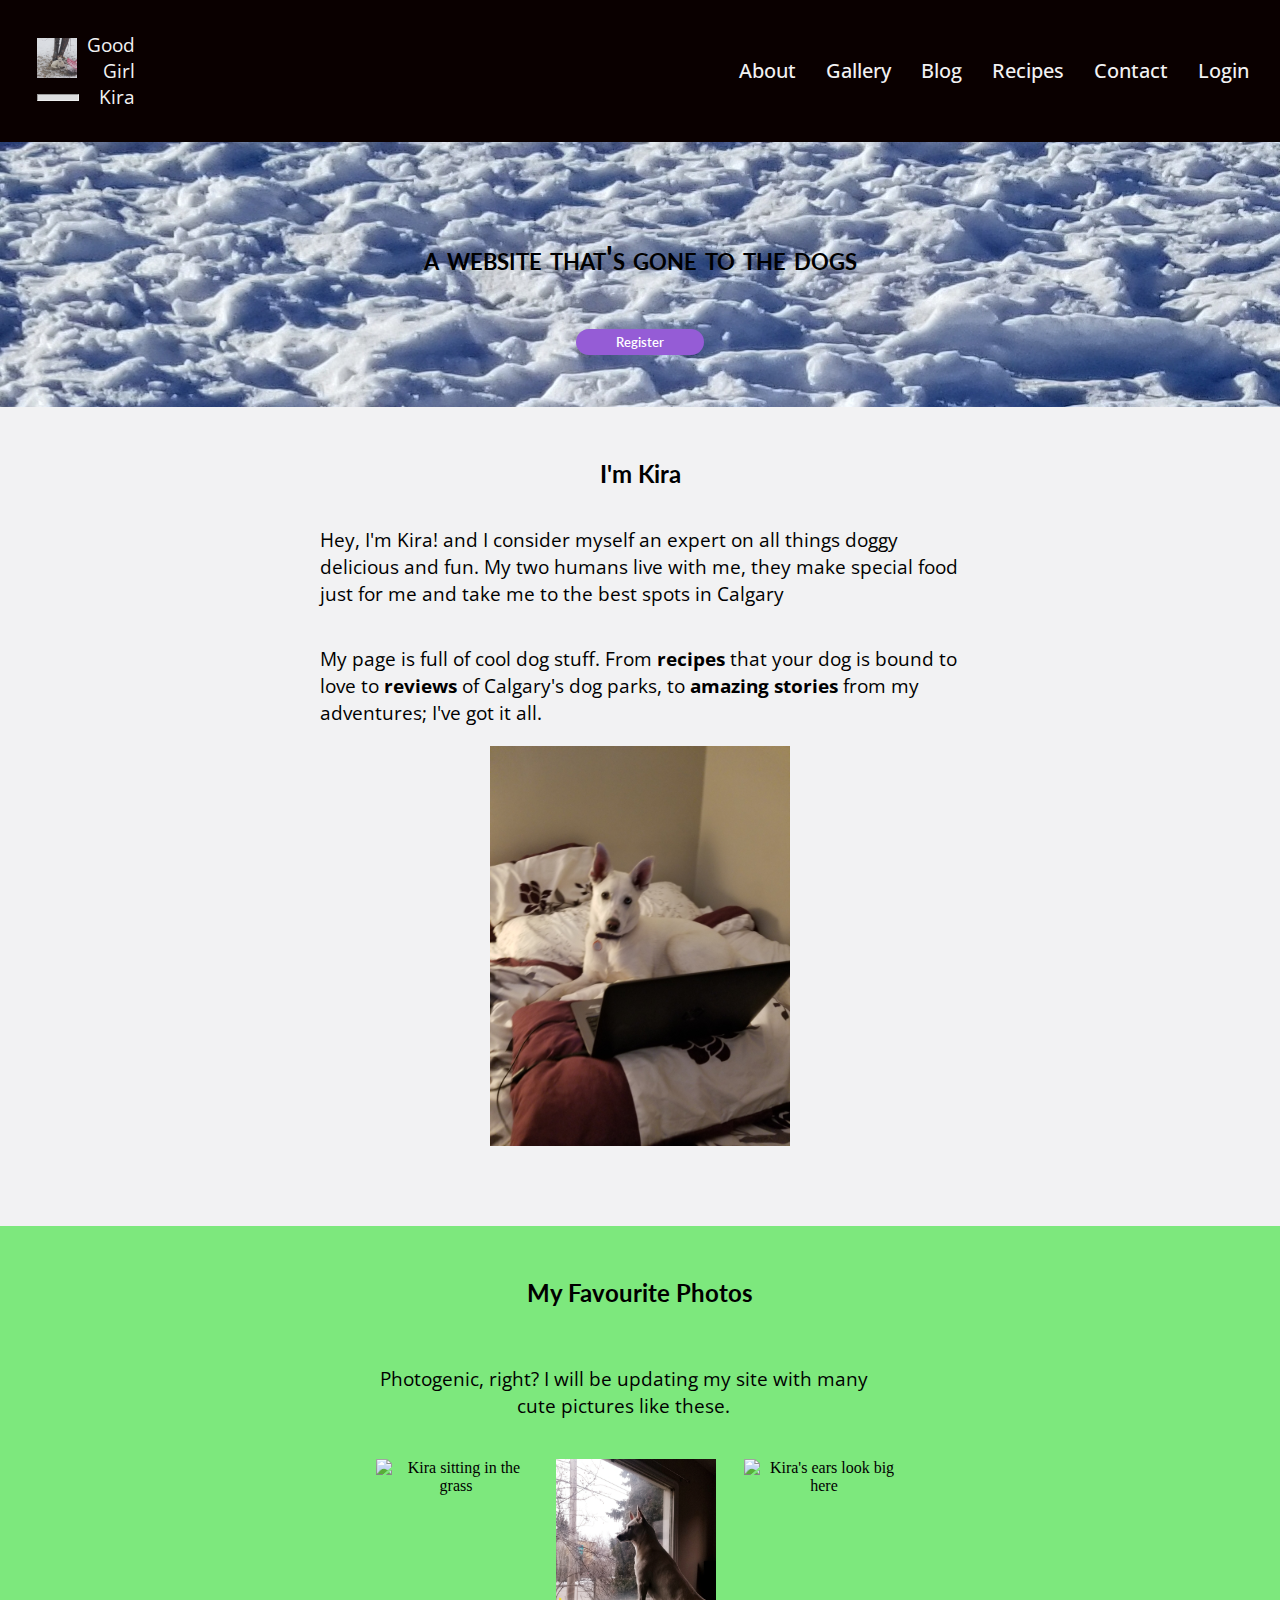
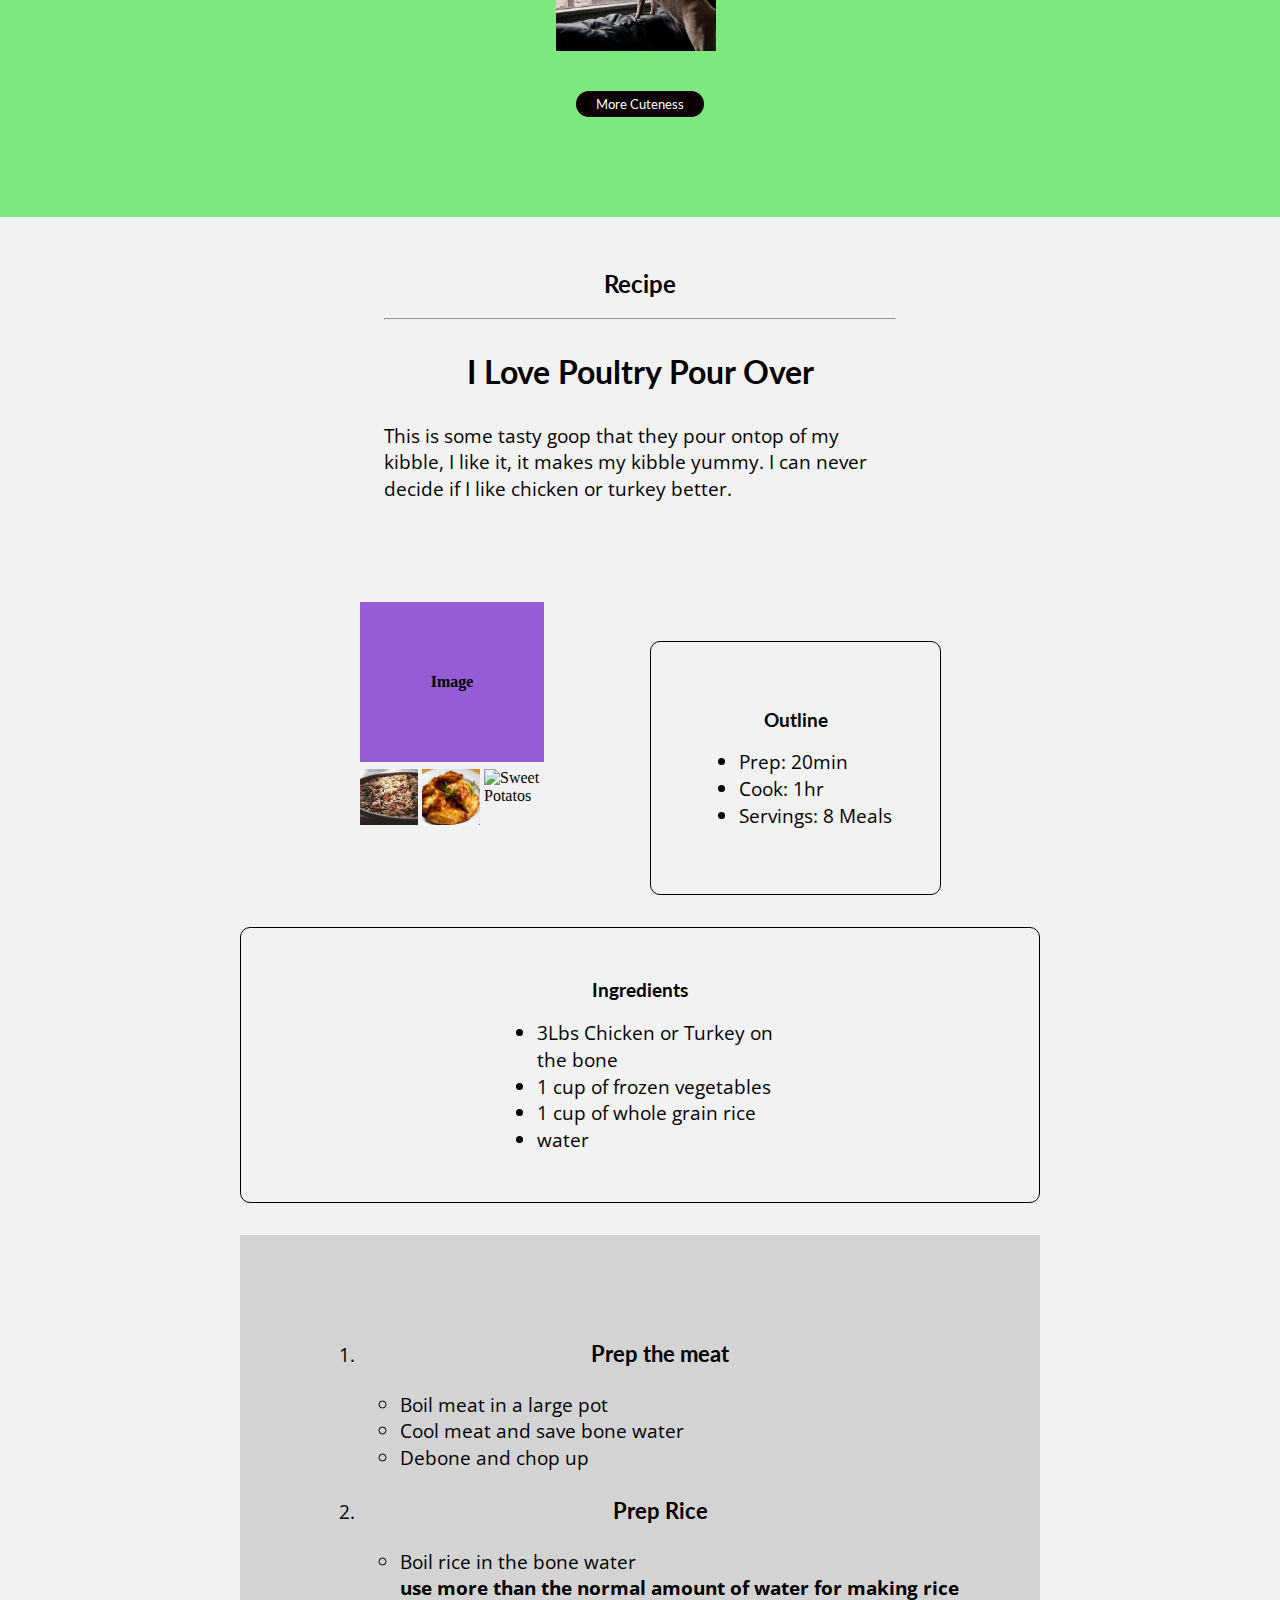
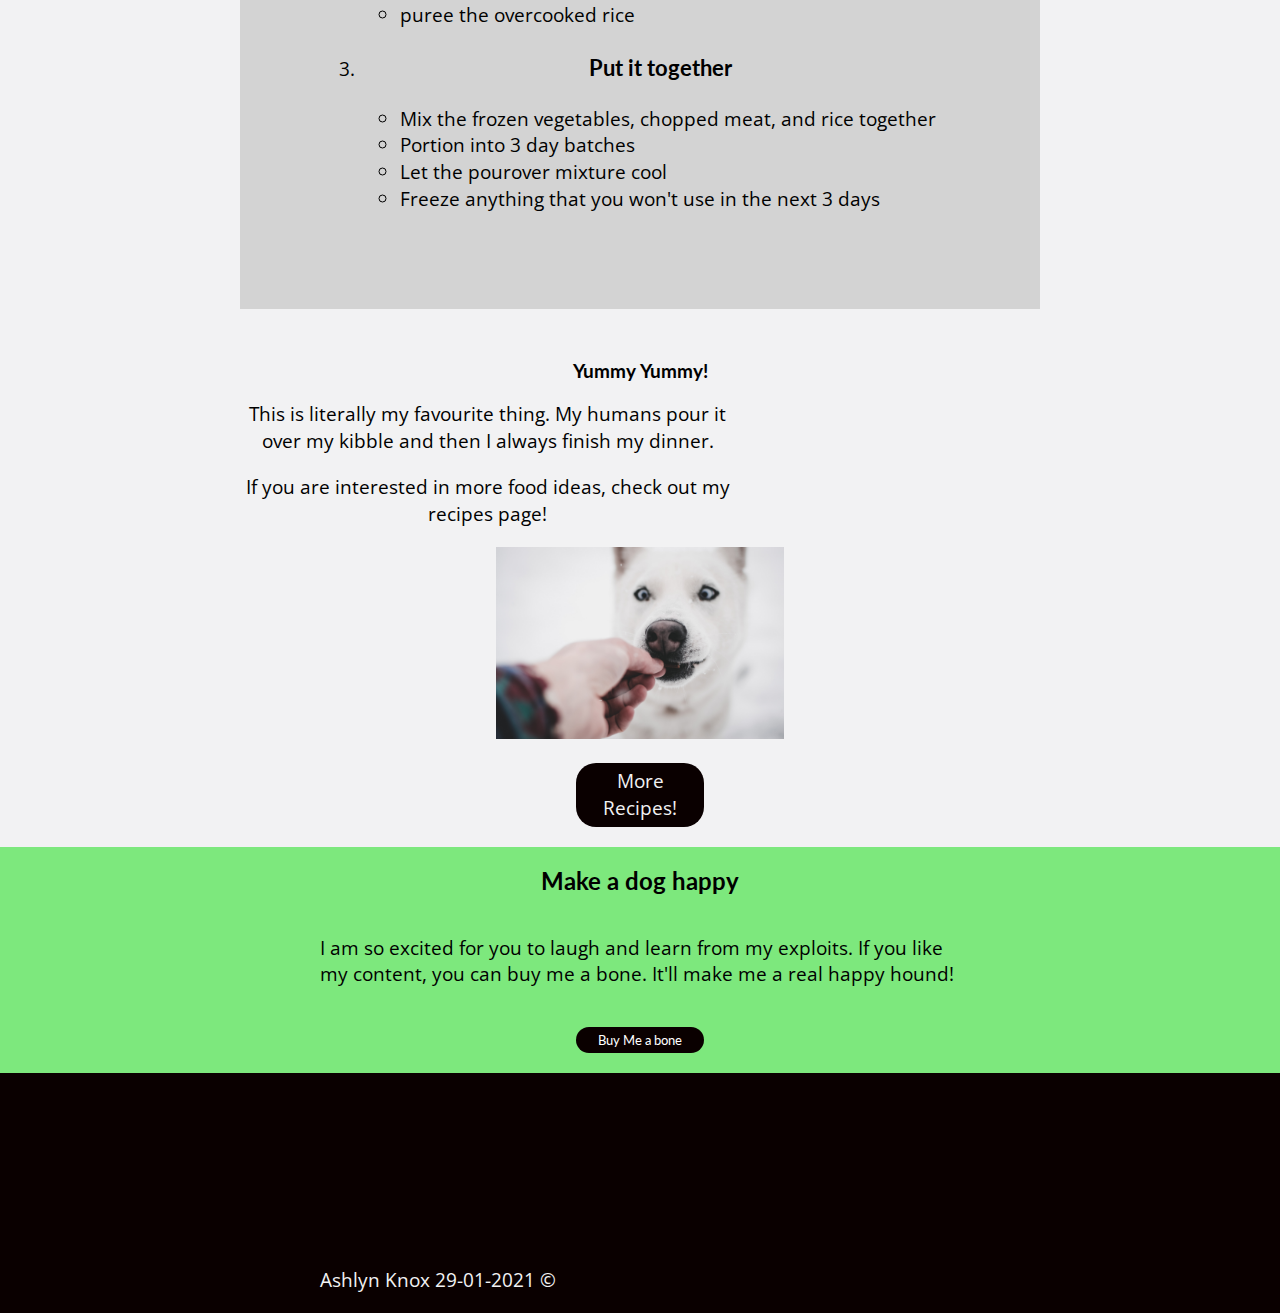
==== commit d9a319e4: "fixes from running through validator" ====
--- a/index.html
+++ b/index.html
@@ -46,7 +46,7 @@
 
       <!--TODO: Add video and configure framerate-->
       <h1>a website that's gone to the dogs</h1>
-      <button class="pop-button"><a href="#">Register</a></button>
+      <a href="#"><button class="pop-button">Register</button></a>
     </header>
 
     <!--Main Content-->
@@ -65,11 +65,11 @@
         <!--To be replaced with by a blog update space-->
         <h2>My Favourite Photos</h2>
         <p>Photogenic, right? I will be updating my site with many cute pictures like these.</p>
-        <img src="assets/images/grass-happy-kira-3.jpg" class="gallery-photo"alt="">
-        <img src="assets/images/ears-kira.jpg" class="tall-rect-image" class="gallery-photo"alt="">
-        <img src="assets/images/watchdog-kira-1.jpg" class="gallery-photo" alt="">
+        <img src="assets/images/grass-happy-kira-3.jpg" class="gallery-photo" alt="Kira sitting in the grass">
+        <img src="assets/images/ears-kira.jpg" class="gallery-photo" alt="Kira's ears look big here">
+        <img src="assets/images/watchdog-kira-1.jpg" class="gallery-photo" alt="Kira standing in a window">
         <div>
-          <button><a href="gallery.html">More Cuteness</a></button>
+        <a href="gallery.html"><button>More Cuteness</button></a>
         </div>
       </section>
 
@@ -79,7 +79,7 @@
       <section class="container-grid-recipe">
         <!--Title-->
         <div>
-          <h2>Recipe<h2>
+          <h2>Recipe</h2>
               <hr>
               <h3 class="big-h3">I Love Poultry Pour Over</h3>
               <p>This is some tasty goop that they pour ontop of my kibble, I like it, it makes my kibble yummy. I can never decide if I like chicken or turkey better.</p>
@@ -90,7 +90,7 @@
           <div>
             <!--TODO: Set up so the image block takes up central visual space-->
             <img src="assets/images/rice.jpg" class="thumbnail" alt="Uncooked Rice">
-            <img src="assets/images/chicken.jpg" class="thumbnail"alt="Coked Chicken">
+            <img src="assets/images/chicken.jpg" class="thumbnail" alt="Coked Chicken">
             <img src="assets/images/sweet-potatos.jpg" class="thumbnail" alt="Sweet Potatos">
           </div>
         </div>
@@ -127,7 +127,7 @@
             </li>
             <li><h3>Prep Rice</h3>
               <ul>
-                <li>Boil rice in the bone water </br><srong>use more than the normal amount of water for making rice</strong></li>
+                <li>Boil rice in the bone water <br><strong>use more than the normal amount of water for making rice</strong></li>
                 <li>puree the overcooked rice</li>
               </ul>
             </li>
@@ -159,7 +159,7 @@
         <!--Bone icon-->
         <i></i>
         <p>I am so excited for you to laugh and learn from my exploits. If you like my content, you can buy me a bone. It'll make me a real happy hound!</p>
-        <button><a href="#">Buy Me a bone</a></button>
+        <a href="#"><button>Buy Me a bone</button></a>
       </section>
     </main>
 
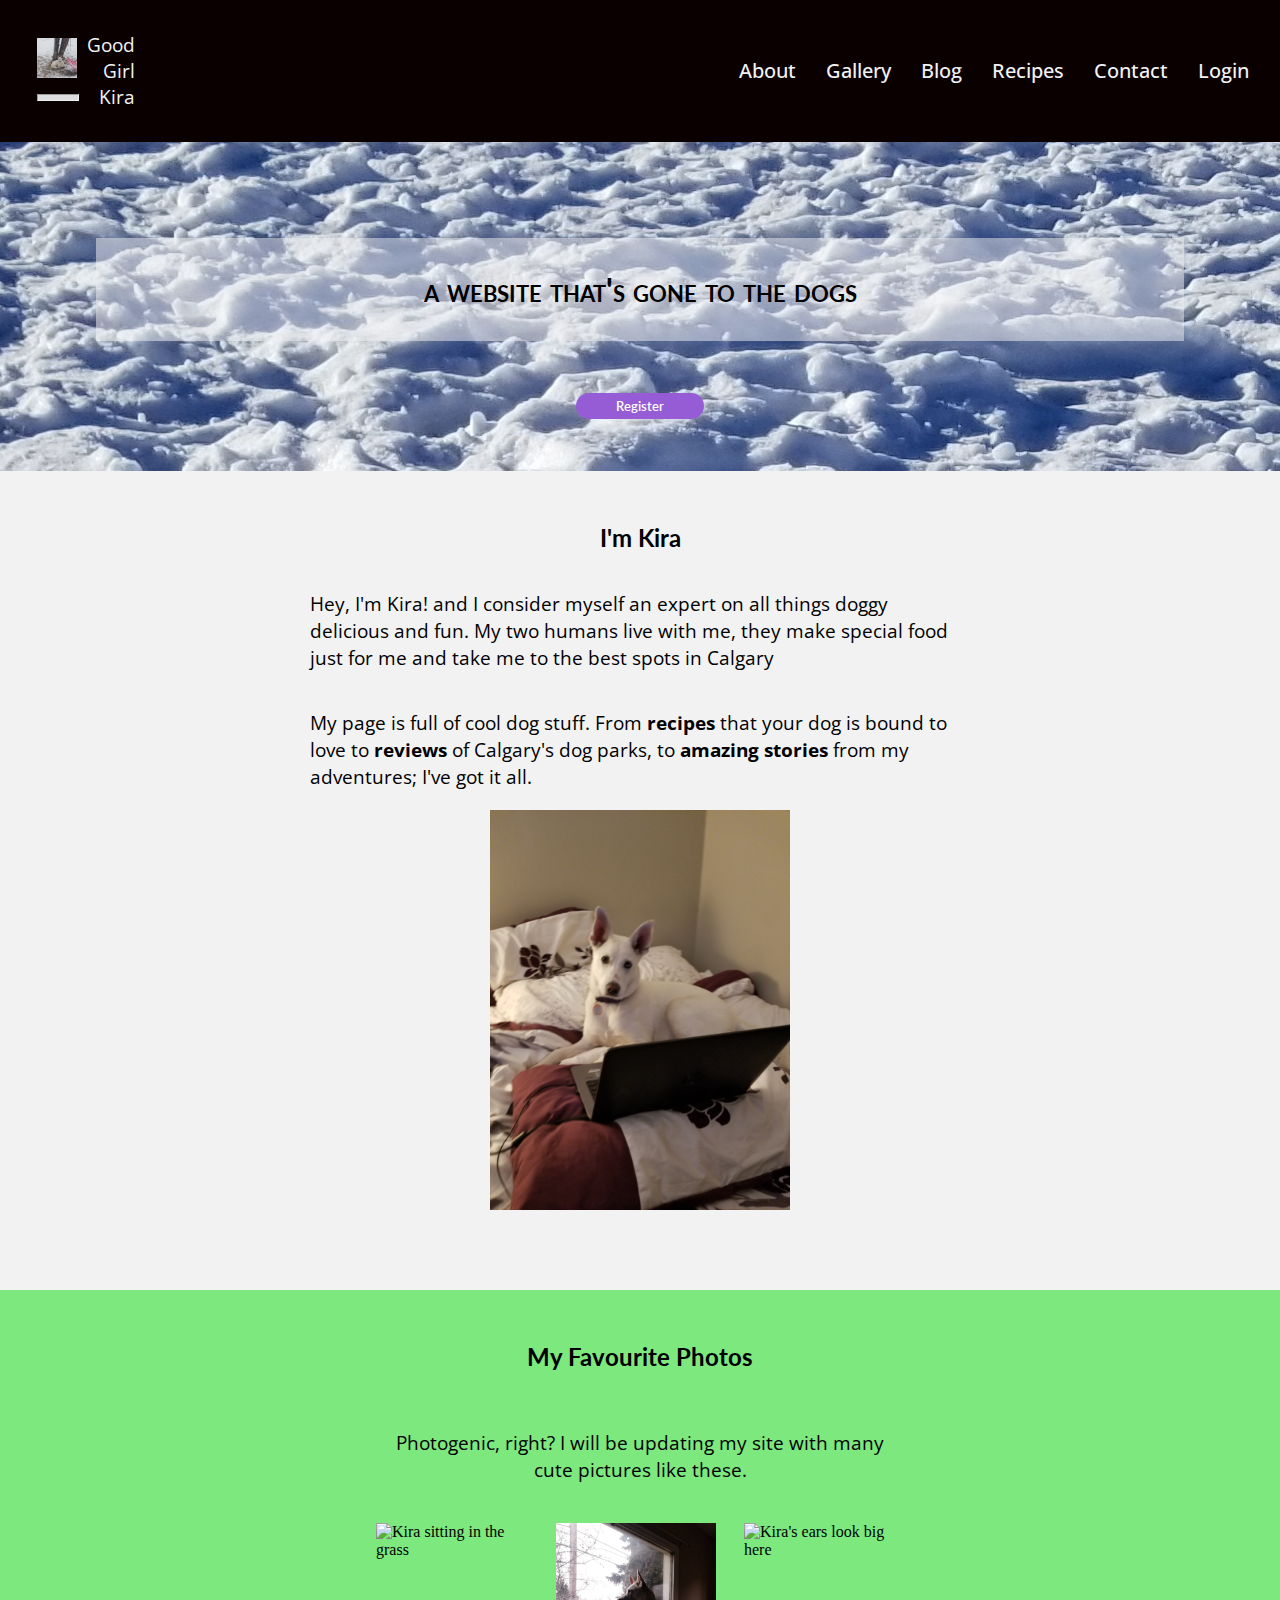
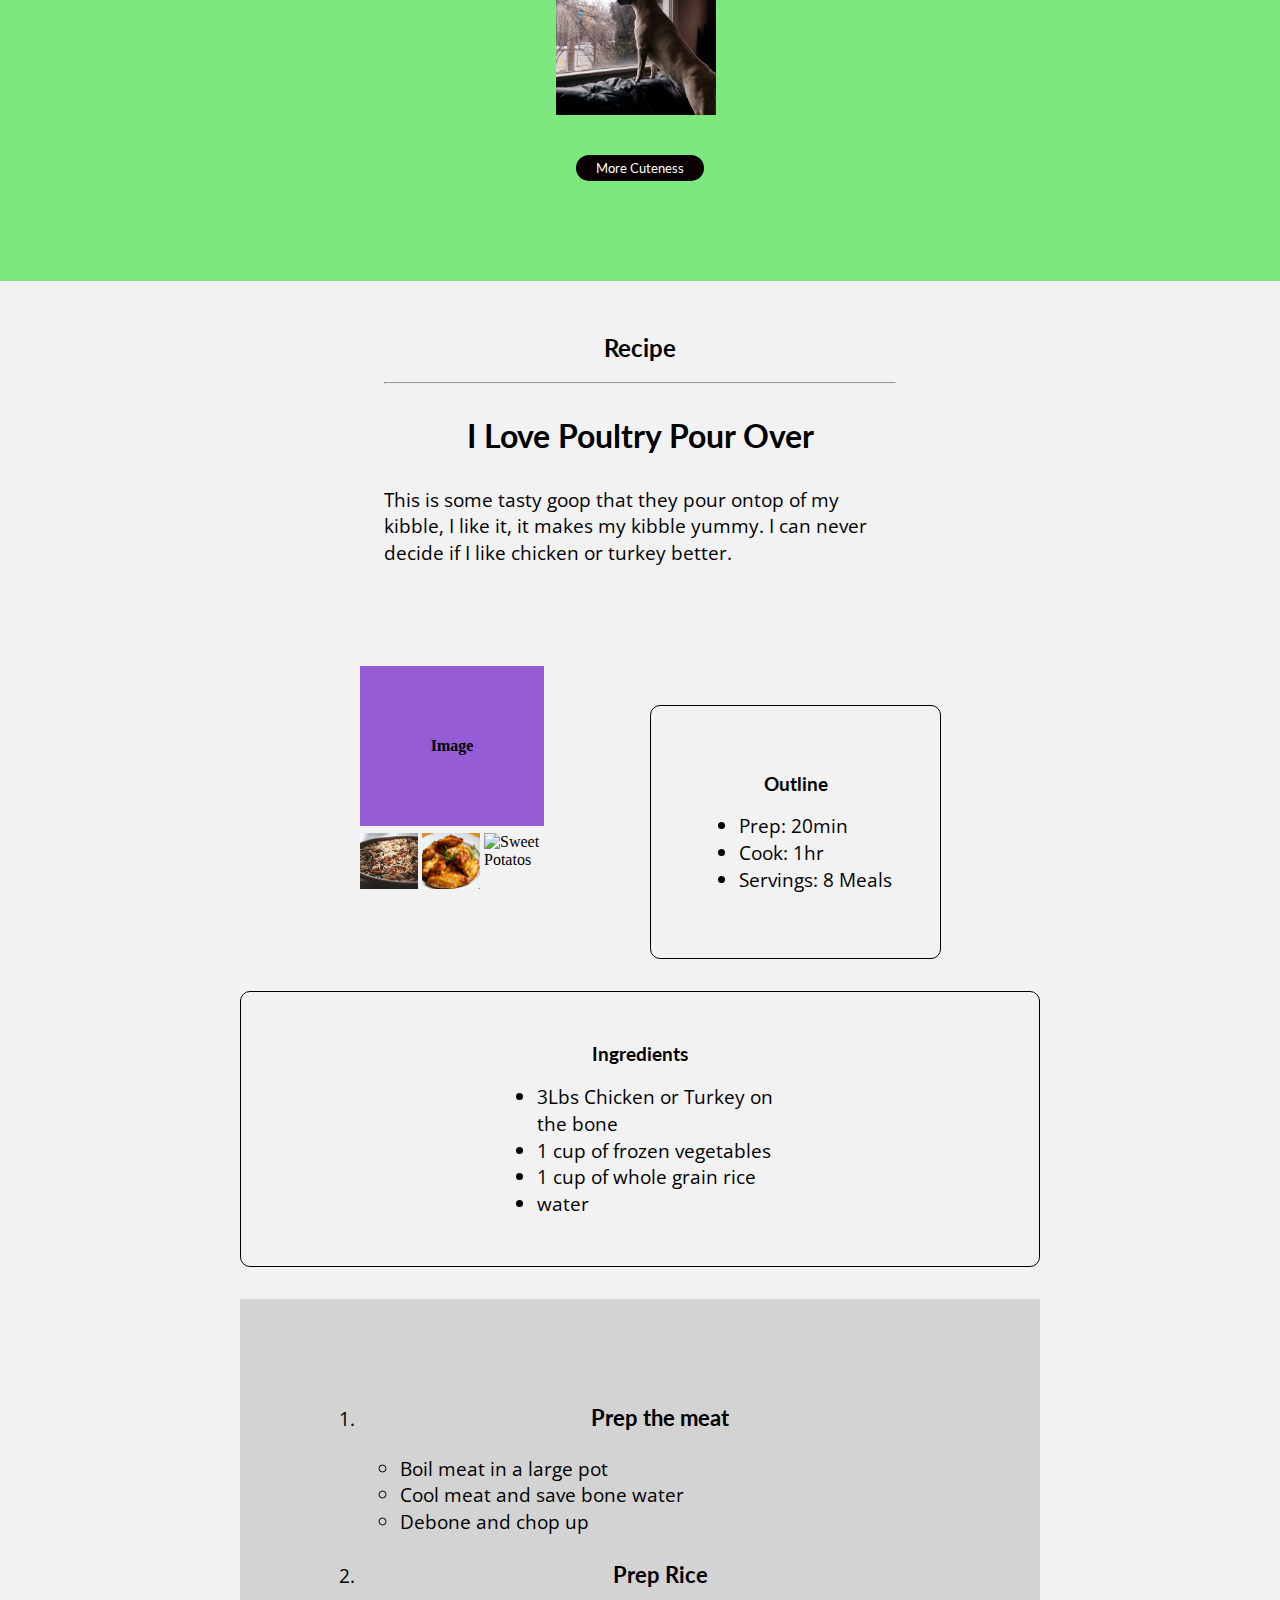
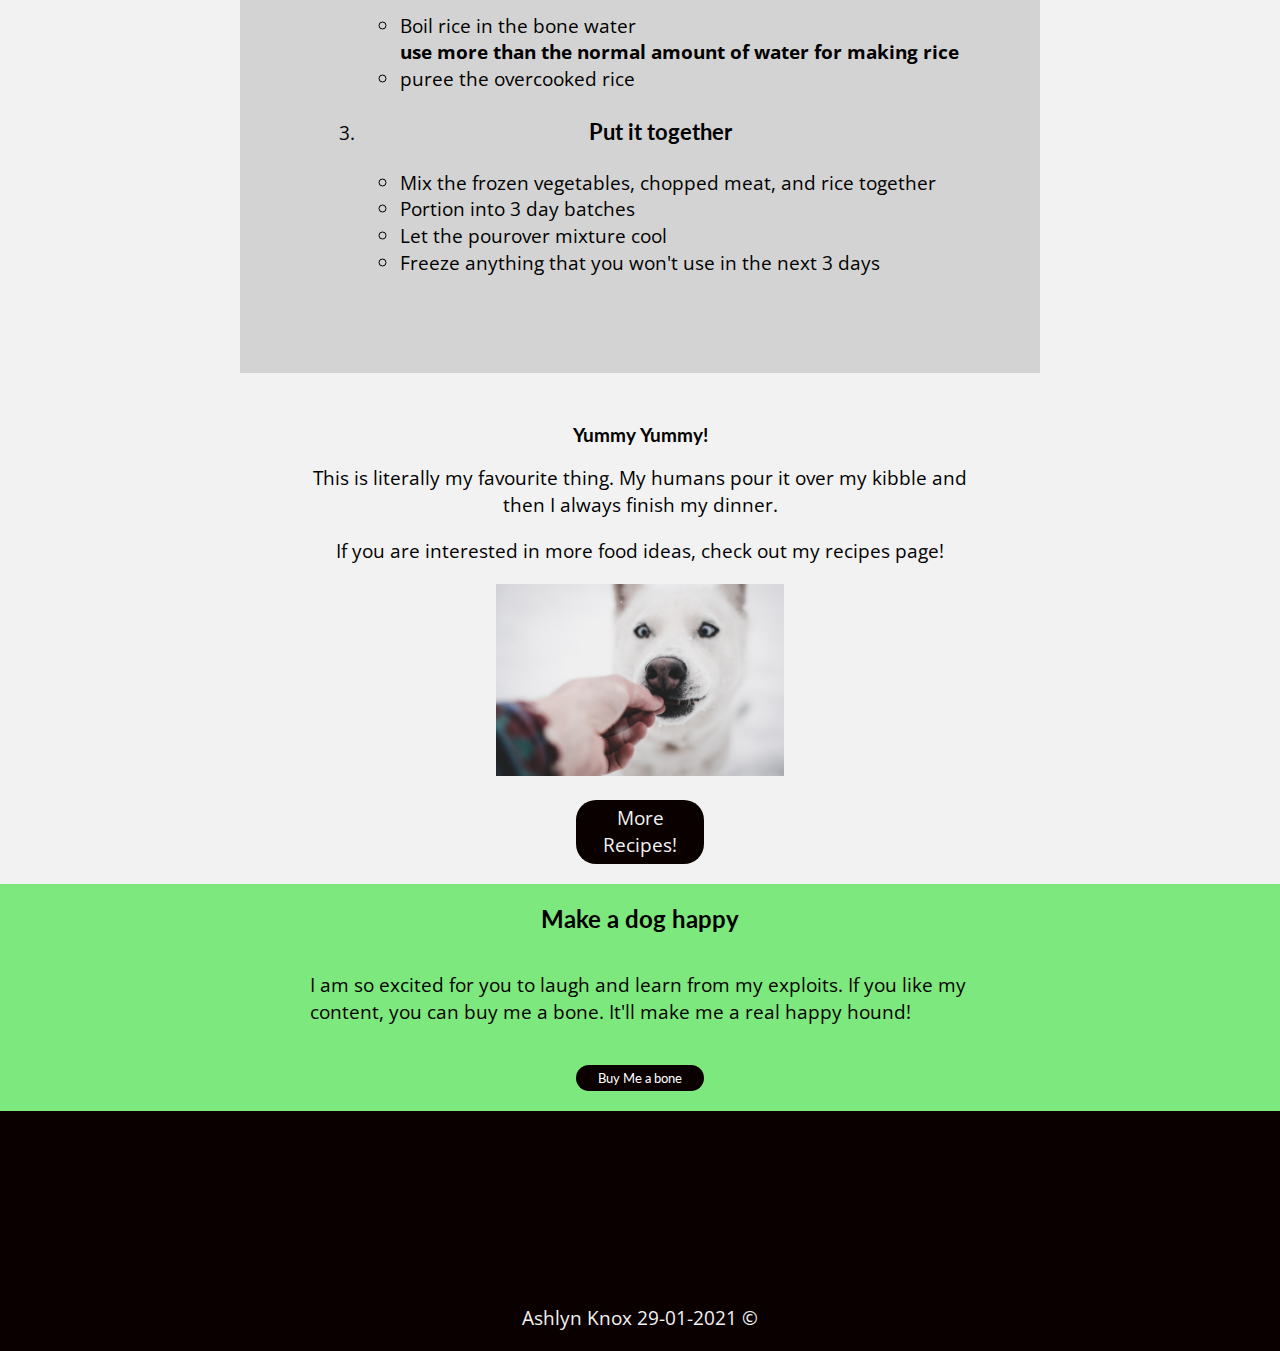
==== commit de31016c: "I missed something that was causing a breakage" ====
--- a/index.html
+++ b/index.html
@@ -66,6 +66,7 @@
         <h2>My Favourite Photos</h2>
         <p>Photogenic, right? I will be updating my site with many cute pictures like these.</p>
         <img src="assets/images/grass-happy-kira-3.jpg" class="gallery-photo" alt="Kira sitting in the grass">
+
         <img src="assets/images/ears-kira.jpg" class="gallery-photo" alt="Kira's ears look big here">
         <img src="assets/images/watchdog-kira-1.jpg" class="gallery-photo" alt="Kira standing in a window">
         <div>
--- a/style.css
+++ b/style.css
@@ -7,6 +7,8 @@
   --white: hsl(268, 2%, 95%);
   --purple: hsl(268, 60%, 60%);
   --black: hsl(0, 100%, 2%);
+  --lowBlack: hsla(0, 100%, 2%, 0.4);
+  --lowWhite: hsla(268, 2%, 95%, 0.5);
 }
 
 /*Site Logo*/
@@ -141,7 +143,7 @@
 
 body {
   box-sizing: border-box;
-  margin: 0 auto;
+  margin: 0;
   padding: 0;
   background-color: var(--white);
 
@@ -172,6 +174,9 @@
 
 }
 .page-header > h1 {
+  background-color: var(--lowWhite);
+  width: 80vw;
+  padding: 2rem;
   margin: 2rem;
   margin-top: 4rem;
   font-variant: small-caps; 
@@ -181,7 +186,6 @@
   color: var(--white);
   min-height: 15rem;
   max-height: 20rem;
-  max-width: 100vw;
   display: flex;
   align-items: flex-end;
   justify-content: center;
@@ -200,8 +204,6 @@
 
 .container-grid-photo {
   padding: 2rem 0 5rem 0;
-  text-align: center;
-  justify-content: center;
 
   display: grid;
   grid-gap: 10px;
@@ -225,9 +227,8 @@
 .container-grid-photo > :nth-child(3) {
   grid-area: col1;
   justify-self: center;
-  object-fit: cover;
-}
-.container-grid-photo > button {
+}
+.container-grid-photo > a {
   grid-area: act;
 }
 
@@ -318,10 +319,8 @@
   }
   /* Desktop Photo Section */
   .container-grid-photo {
-    margin: 0;
     grid-template-columns: repeat(3, min-content);
     grid-gap: 20px;
-    max-width: 100vw;
     justify-content: center;
 
     display: grid;
@@ -340,6 +339,7 @@
   .container-grid-photo > :nth-child(2) {
     grid-area: text;
     text-align: center;
+    word-wrap: break-word;
   }
   .container-grid-photo > :nth-child(3) {
     grid-area: col1;
@@ -435,7 +435,7 @@
 
 }
 p {
-  width: clamp(45ch, 50%, 75ch);
+  max-width: 60ch;
 }
 a {
   text-decoration: none;
--- a/style.css
+++ b/style.css
@@ -7,6 +7,8 @@
   --white: hsl(268, 2%, 95%);
   --purple: hsl(268, 60%, 60%);
   --black: hsl(0, 100%, 2%);
+  --lowBlack: hsla(0, 100%, 2%, 0.4);
+  --lowWhite: hsla(268, 2%, 95%, 0.5);
 }
 
 /*Site Logo*/
@@ -141,7 +143,7 @@
 
 body {
   box-sizing: border-box;
-  margin: 0 auto;
+  margin: 0;
   padding: 0;
   background-color: var(--white);
 
@@ -172,6 +174,9 @@
 
 }
 .page-header > h1 {
+  background-color: var(--lowWhite);
+  width: 80vw;
+  padding: 2rem;
   margin: 2rem;
   margin-top: 4rem;
   font-variant: small-caps; 
@@ -181,7 +186,6 @@
   color: var(--white);
   min-height: 15rem;
   max-height: 20rem;
-  max-width: 100vw;
   display: flex;
   align-items: flex-end;
   justify-content: center;
@@ -200,8 +204,6 @@
 
 .container-grid-photo {
   padding: 2rem 0 5rem 0;
-  text-align: center;
-  justify-content: center;
 
   display: grid;
   grid-gap: 10px;
@@ -225,9 +227,8 @@
 .container-grid-photo > :nth-child(3) {
   grid-area: col1;
   justify-self: center;
-  object-fit: cover;
-}
-.container-grid-photo > button {
+}
+.container-grid-photo > a {
   grid-area: act;
 }
 
@@ -318,10 +319,8 @@
   }
   /* Desktop Photo Section */
   .container-grid-photo {
-    margin: 0;
     grid-template-columns: repeat(3, min-content);
     grid-gap: 20px;
-    max-width: 100vw;
     justify-content: center;
 
     display: grid;
@@ -340,6 +339,7 @@
   .container-grid-photo > :nth-child(2) {
     grid-area: text;
     text-align: center;
+    word-wrap: break-word;
   }
   .container-grid-photo > :nth-child(3) {
     grid-area: col1;
@@ -435,7 +435,7 @@
 
 }
 p {
-  width: clamp(45ch, 50%, 75ch);
+  max-width: 60ch;
 }
 a {
   text-decoration: none;
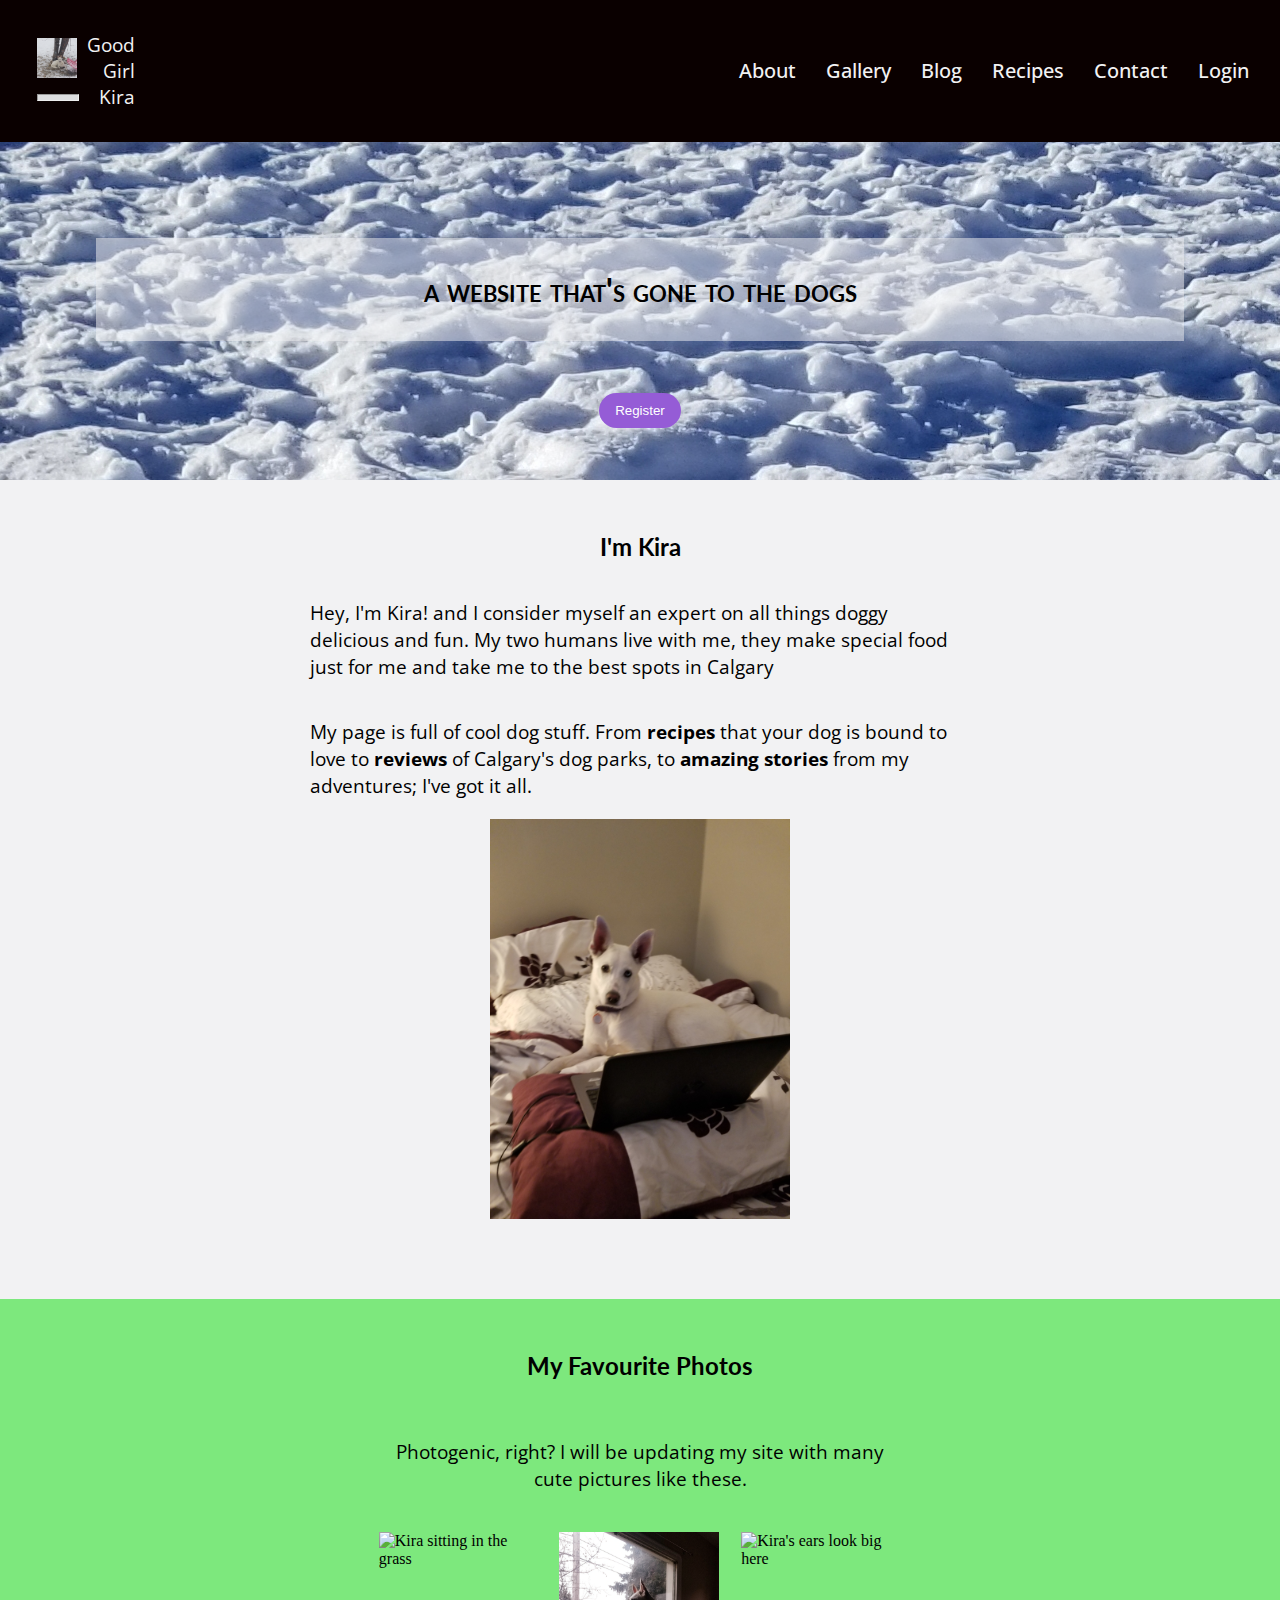
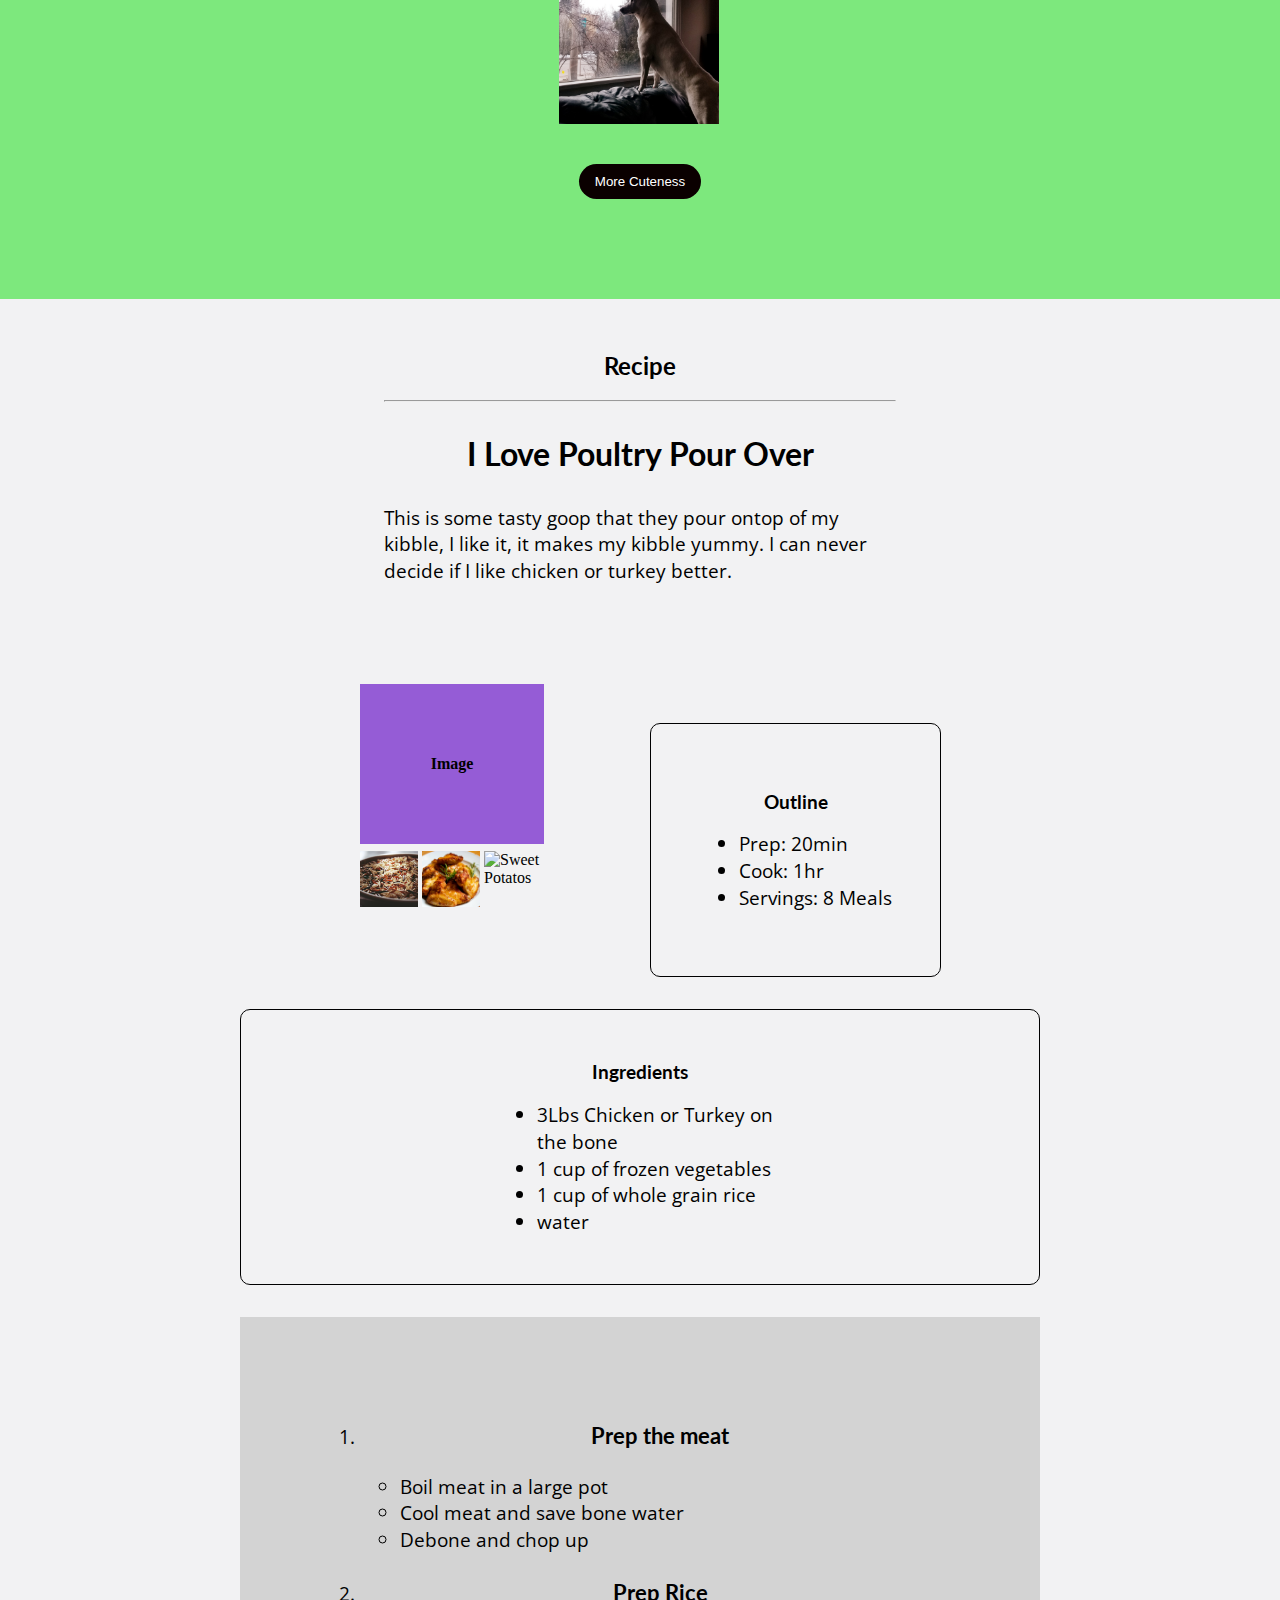
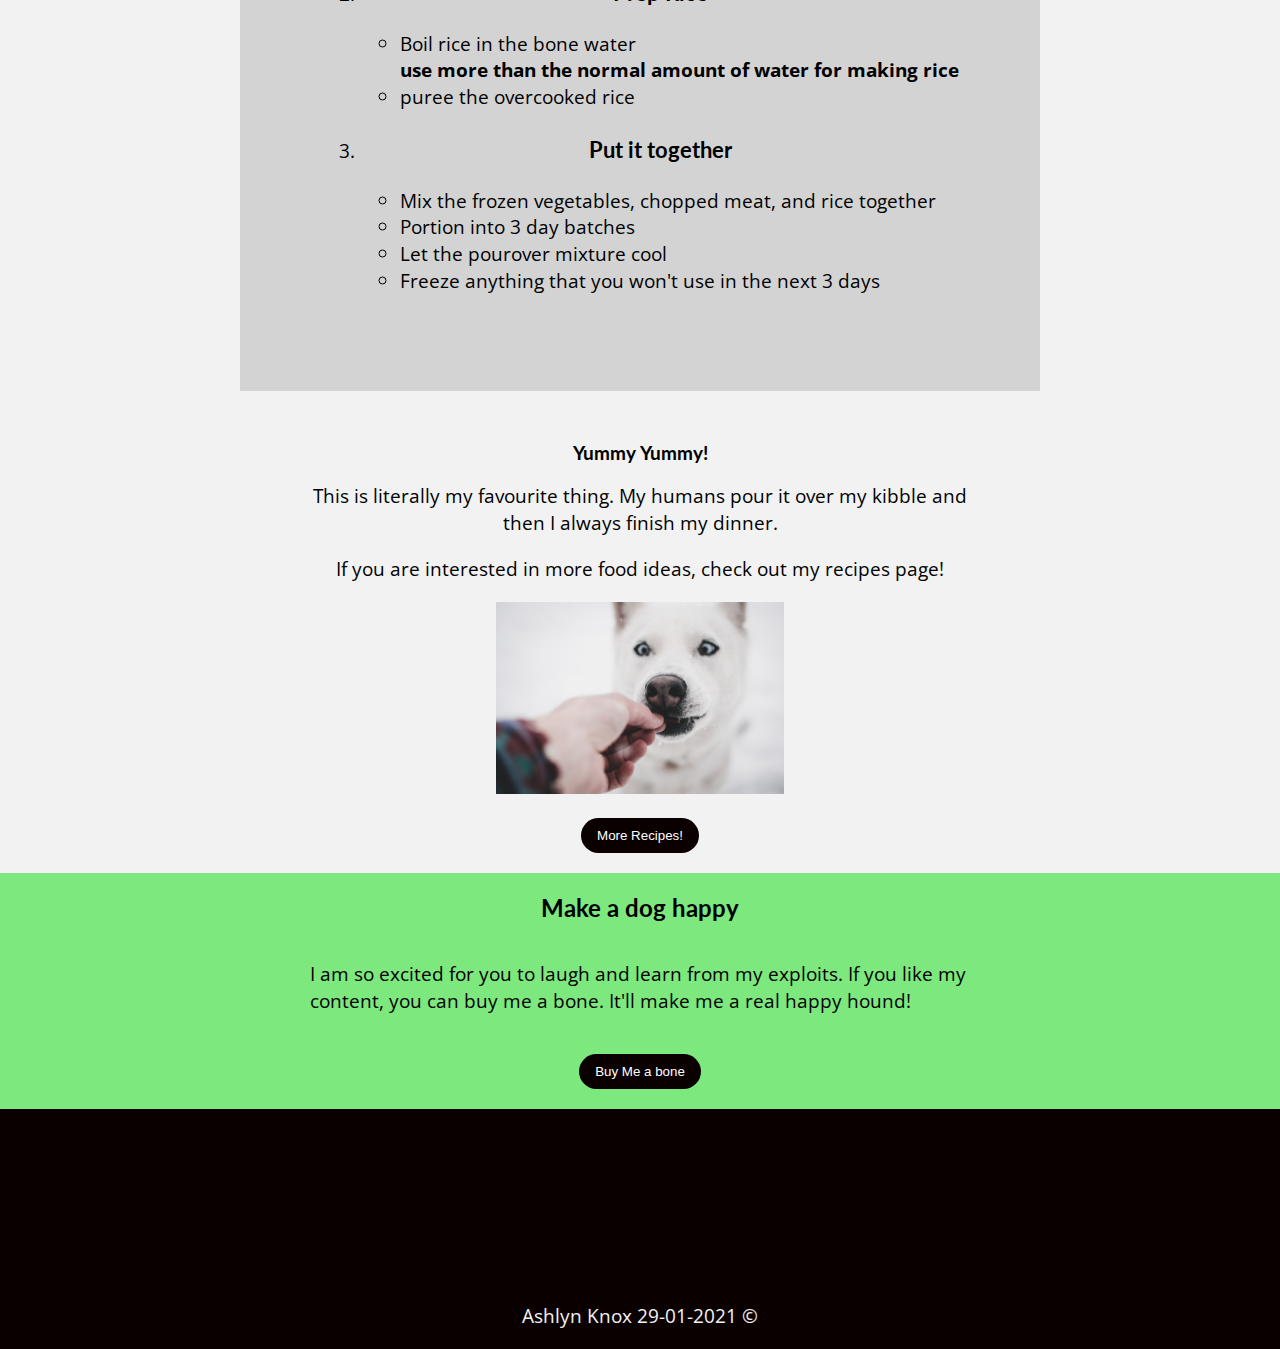
==== commit b8a3b7f8: "Fixes to buttons and update to README" ====
--- a/index.html
+++ b/index.html
@@ -46,7 +46,7 @@
 
       <!--TODO: Add video and configure framerate-->
       <h1>a website that's gone to the dogs</h1>
-      <a href="#"><button class="pop-button">Register</button></a>
+      <a href="#"><input type=button class="pop-button" value="Register"></a>
     </header>
 
     <!--Main Content-->
@@ -70,7 +70,7 @@
         <img src="assets/images/ears-kira.jpg" class="gallery-photo" alt="Kira's ears look big here">
         <img src="assets/images/watchdog-kira-1.jpg" class="gallery-photo" alt="Kira standing in a window">
         <div>
-        <a href="gallery.html"><button>More Cuteness</button></a>
+          <a href="gallery.html"><input type=button class="button" value="More Cuteness"></a>
         </div>
       </section>
 
@@ -150,7 +150,7 @@
             <p>If you are interested in more food ideas, check out my recipes page!</p>
           </div>
           <div><img src="assets/images/dog-eating-treat.jpg" alt=""></div>
-          <button><a href="recipes.html">More Recipes!</a></button>
+          <a href="recipes.html"><input type=button class="button" value="More Recipes!"></a>
         </div>
       </section>
 
@@ -160,7 +160,7 @@
         <!--Bone icon-->
         <i></i>
         <p>I am so excited for you to laugh and learn from my exploits. If you like my content, you can buy me a bone. It'll make me a real happy hound!</p>
-        <a href="#"><button>Buy Me a bone</button></a>
+        <a href="#"><input type=button class="button" value="Buy Me a bone"></a>
       </section>
     </main>
 
--- a/style.css
+++ b/style.css
@@ -470,27 +470,38 @@
   }
 }
 /* Buttons */
-button {
+.button {
   background-color: var(--black);
   color: white;
-  width: 8rem;
   margin: 20px;
   border: none;
   border-radius: 20px;
-  padding: 5px 20px 5px 20px;
-}
-
-button:hover {
+  padding: 10px 16px;
+
+}
+[value] {
+  text-align: center;
+  color: white;
+  font-weight: 500;
+  font-family: sans-serif;
+}
+.button:hover {
   animation-name: button-hover;
   animation-duration: 700ms;
   animation-fill-mode: forwards;
 }
-button a {
+.button a {
   color: var(--white);
 }
 .pop-button {
   background-color: var(--purple);
-  font-weight: 600;
+  color: white;
+
+  margin: 20px;
+  border: none;
+  border-radius: 20px;
+  padding: 10px 16px;
+
 }
 
 .pop-button:hover {
--- a/style.css
+++ b/style.css
@@ -470,27 +470,38 @@
   }
 }
 /* Buttons */
-button {
+.button {
   background-color: var(--black);
   color: white;
-  width: 8rem;
   margin: 20px;
   border: none;
   border-radius: 20px;
-  padding: 5px 20px 5px 20px;
-}
-
-button:hover {
+  padding: 10px 16px;
+
+}
+[value] {
+  text-align: center;
+  color: white;
+  font-weight: 500;
+  font-family: sans-serif;
+}
+.button:hover {
   animation-name: button-hover;
   animation-duration: 700ms;
   animation-fill-mode: forwards;
 }
-button a {
+.button a {
   color: var(--white);
 }
 .pop-button {
   background-color: var(--purple);
-  font-weight: 600;
+  color: white;
+
+  margin: 20px;
+  border: none;
+  border-radius: 20px;
+  padding: 10px 16px;
+
 }
 
 .pop-button:hover {
